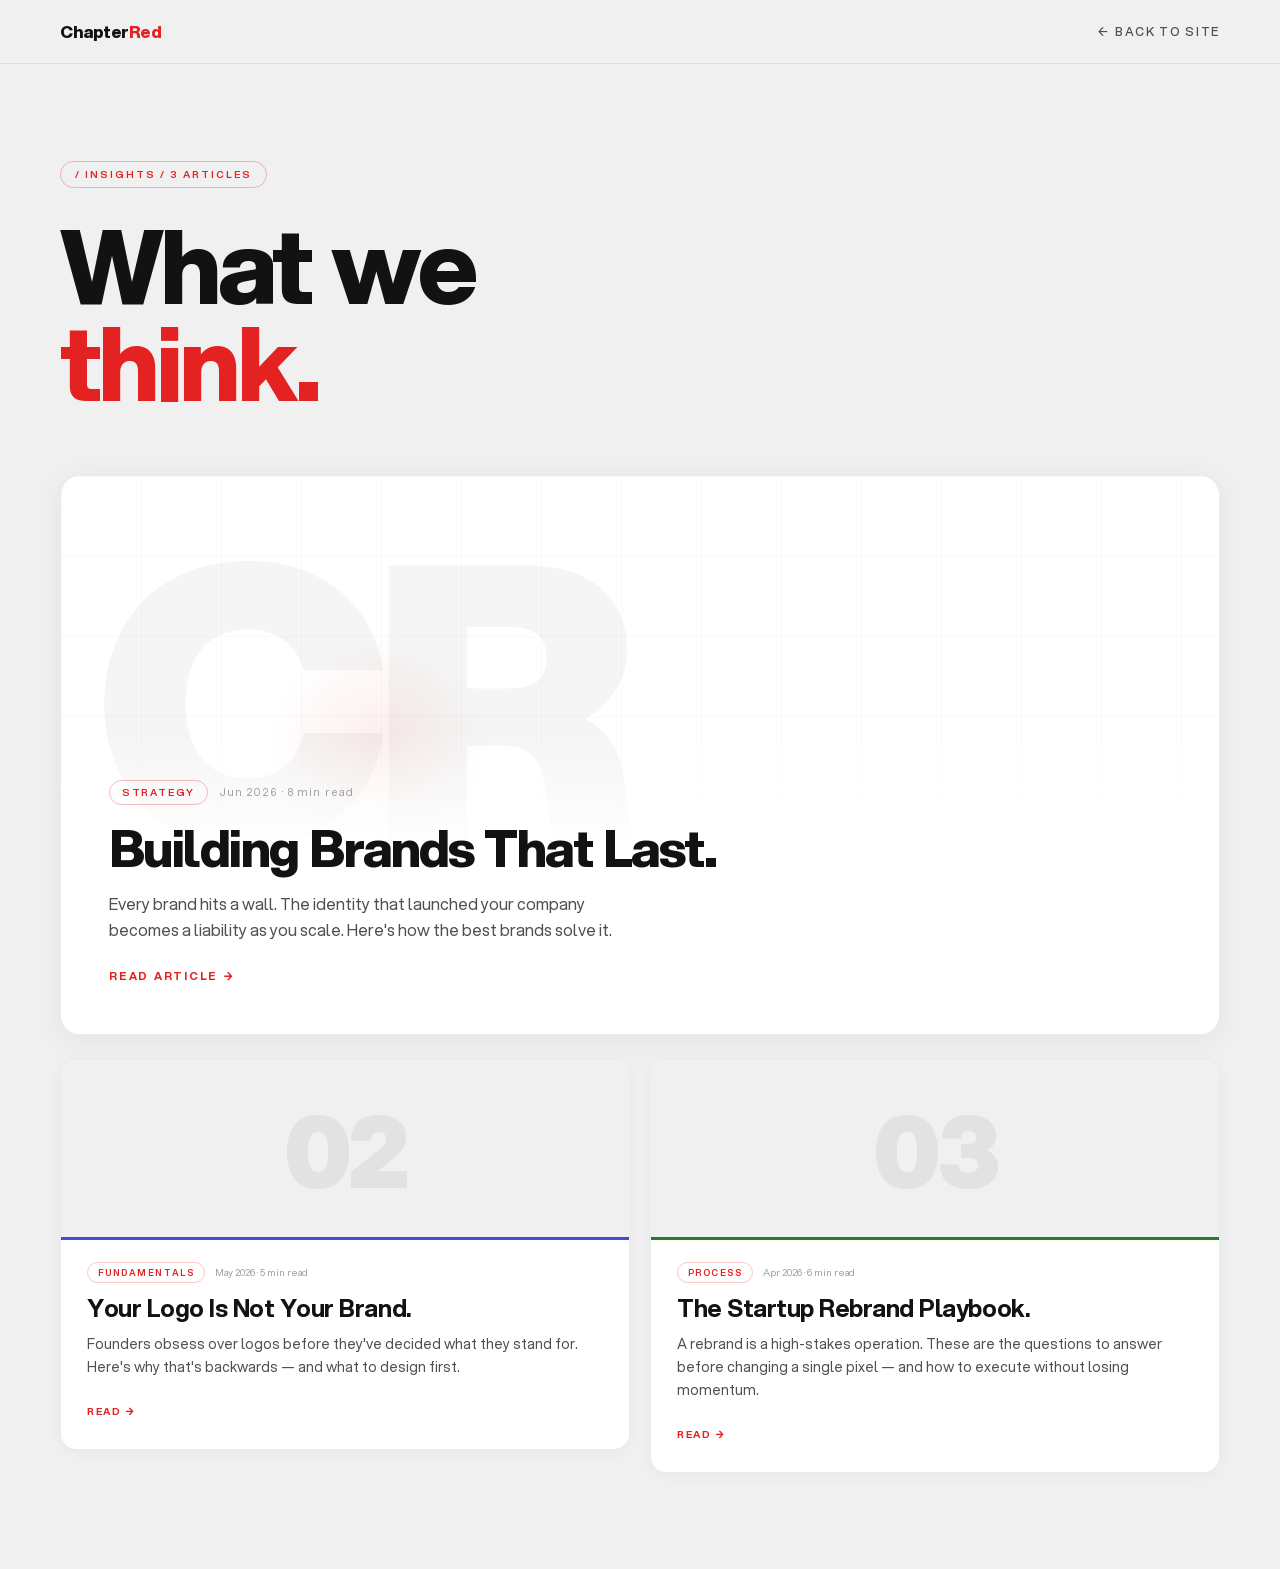
==== blog/index.html @ 62459818 "Convert site to vanilla HTML/CSS/JS Replace the Next.js + TypeScript + Tailwind + framer-motion/gsap" ====
<!DOCTYPE html>
<html lang="en" class="antialiased">
<head>
  <meta charset="UTF-8" />
  <meta name="viewport" content="width=device-width, initial-scale=1.0" />
  <title>Chapter Red — Branding Agency</title>
  <meta name="description" content="Insights from Chapter Red — branding strategy, identity and process." />
  <link rel="icon" href="../vector.png" />
  <link rel="stylesheet" href="../styles.css" />
</head>
<body style="background:#F0F0F0;min-height:100vh;color:#121212">
<nav style="position:fixed;top:0;left:0;right:0;z-index:50;display:flex;align-items:center;justify-content:space-between;padding:0 clamp(24px,5vw,60px);height:64px;border-bottom:1px solid rgba(0,0,0,0.07);background:rgba(240,240,240,0.92);backdrop-filter:blur(12px)">
    <a href="../index.html" style="text-decoration:none"><span style="font-family:'Aspekta',sans-serif;font-weight:800;font-size:17px;letter-spacing:-0.5px;color:#121212">Chapter<span style="color:#E42222">Red</span></span></a>
    <a href="../index.html" style="text-decoration:none;color:#4F4F4F;font-size:12px;font-weight:500;letter-spacing:.14em;text-transform:uppercase">← Back to site</a>
  </nav>
  <div style="padding-top:64px">
    <div style="max-width:1280px;margin:0 auto;padding:clamp(48px,8vw,96px) clamp(24px,5vw,60px) 0">
      <div class="load-up">
        <span style="display:inline-flex;align-items:center;gap:8px;border:1px solid rgba(228,34,34,0.3);border-radius:100px;padding:5px 14px;margin-bottom:28px;font-size:10px;font-weight:600;letter-spacing:.2em;text-transform:uppercase;color:#E42222">/ INSIGHTS / 3 ARTICLES</span>
      </div>
      <h1 class="load-up" style="animation-delay:0.1s;font-family:'Aspekta',sans-serif;font-size:clamp(52px,8vw,120px);font-weight:800;line-height:0.95;letter-spacing:-0.04em;color:#121212;margin:0 0 64px">What we<br /><span style="color:#E42222">think.</span></h1>
    </div>
    <div style="max-width:1280px;margin:0 auto;padding:0 clamp(24px,5vw,60px)">
    <div class="load-up" style="animation-delay:0.25s">
      <a href="building-brands-that-last/index.html" style="text-decoration:none">
        <div style="position:relative;border-radius:20px;overflow:hidden;height:clamp(360px,48vw,560px);background:white;border:1px solid rgba(0,0,0,0.08);display:flex;align-items:flex-end;cursor:pointer;box-shadow:0 4px 32px rgba(0,0,0,0.06)">
          <div style="position:absolute;inset:0;overflow:hidden">
    <div style="position:absolute;top:5%;left:3%;font-family:'Aspekta',sans-serif;font-size:clamp(200px,30vw,440px);font-weight:900;line-height:1;color:rgba(18,18,18,0.04);letter-spacing:-0.06em;user-select:none">CR</div>
    <div style="position:absolute;top:28%;left:18%;width:220px;height:220px;border-radius:50%;background:radial-gradient(circle,rgba(228,34,34,0.08) 0%,transparent 70%)"></div>
    <div style="position:absolute;inset:0;background-image:linear-gradient(rgba(0,0,0,0.025) 1px,transparent 1px),linear-gradient(90deg,rgba(0,0,0,0.025) 1px,transparent 1px);background-size:80px 80px"></div>
  </div>
          <div style="position:relative;z-index:2;padding:clamp(24px,4vw,48px);width:100%;background:linear-gradient(to top,white 60%,transparent 100%)">
            <div style="display:flex;align-items:center;gap:12px;margin-bottom:16px">
              <span style="border:1px solid rgba(228,34,34,0.3);border-radius:100px;padding:4px 12px;font-size:10px;font-weight:600;letter-spacing:.16em;text-transform:uppercase;color:#E42222">Strategy</span>
              <span style="font-size:11px;color:#A1A1A1;letter-spacing:.1em">Jun 2026 · 8 min read</span>
            </div>
            <h2 style="font-family:'Aspekta',sans-serif;font-size:clamp(28px,4vw,54px);font-weight:800;line-height:1.05;letter-spacing:-0.03em;color:#121212;margin:0 0 16px;max-width:640px">Building Brands That Last.</h2>
            <p style="font-size:16px;color:#4F4F4F;line-height:1.65;max-width:520px;margin:0">Every brand hits a wall. The identity that launched your company becomes a liability as you scale. Here's how the best brands solve it.</p>
            <div style="margin-top:24px;display:inline-flex;align-items:center;gap:8px;font-size:11px;font-weight:700;letter-spacing:.16em;text-transform:uppercase;color:#E42222">Read article →</div>
          </div>
        </div>
      </a>
    </div>
  </div>
    <div style="max-width:1280px;margin:0 auto;padding:24px clamp(24px,5vw,60px) 96px;display:grid;grid-template-columns:repeat(auto-fit,minmax(300px,1fr));gap:20px">
<div class="reveal" style="transition-delay:0s">
      <a href="visual-identity-last/index.html" style="text-decoration:none">
        <div style="background:white;border:1px solid rgba(0,0,0,0.08);border-radius:16px;overflow:hidden;cursor:pointer;box-shadow:0 2px 16px rgba(0,0,0,0.04)">
          <div style="height:180px;position:relative;overflow:hidden;background:#F0F0F0;display:flex;align-items:center;justify-content:center">
            <span style="font-family:'Aspekta',sans-serif;font-size:clamp(64px,12vw,100px);font-weight:900;letter-spacing:-0.04em;color:rgba(18,18,18,0.06)">02</span>
            <div style="position:absolute;bottom:0;left:0;right:0;height:3px;background:#3B4FD9"></div>
          </div>
          <div style="padding:22px 26px 28px">
            <div style="display:flex;align-items:center;gap:10px;margin-bottom:12px">
              <span style="border:1px solid rgba(228,34,34,0.25);border-radius:100px;padding:3px 10px;font-size:9px;font-weight:600;letter-spacing:.16em;text-transform:uppercase;color:#E42222">Fundamentals</span>
              <span style="font-size:10px;color:#A1A1A1">May 2026 · 5 min read</span>
            </div>
            <h3 style="font-family:'Aspekta',sans-serif;font-size:clamp(18px,2vw,24px);font-weight:700;line-height:1.15;letter-spacing:-0.02em;color:#121212;margin:0 0 10px">Your Logo Is Not Your Brand.</h3>
            <p style="font-size:14px;color:#4F4F4F;line-height:1.65;margin:0 0 18px">Founders obsess over logos before they've decided what they stand for. Here's why that's backwards — and what to design first.</p>
            <span style="font-size:10px;font-weight:700;letter-spacing:.16em;text-transform:uppercase;color:#E42222">Read →</span>
          </div>
        </div>
      </a>
    </div>
<div class="reveal" style="transition-delay:0.1s">
      <a href="startup-rebrand-playbook/index.html" style="text-decoration:none">
        <div style="background:white;border:1px solid rgba(0,0,0,0.08);border-radius:16px;overflow:hidden;cursor:pointer;box-shadow:0 2px 16px rgba(0,0,0,0.04)">
          <div style="height:180px;position:relative;overflow:hidden;background:#F0F0F0;display:flex;align-items:center;justify-content:center">
            <span style="font-family:'Aspekta',sans-serif;font-size:clamp(64px,12vw,100px);font-weight:900;letter-spacing:-0.04em;color:rgba(18,18,18,0.06)">03</span>
            <div style="position:absolute;bottom:0;left:0;right:0;height:3px;background:#2a7a2a"></div>
          </div>
          <div style="padding:22px 26px 28px">
            <div style="display:flex;align-items:center;gap:10px;margin-bottom:12px">
              <span style="border:1px solid rgba(228,34,34,0.25);border-radius:100px;padding:3px 10px;font-size:9px;font-weight:600;letter-spacing:.16em;text-transform:uppercase;color:#E42222">Process</span>
              <span style="font-size:10px;color:#A1A1A1">Apr 2026 · 6 min read</span>
            </div>
            <h3 style="font-family:'Aspekta',sans-serif;font-size:clamp(18px,2vw,24px);font-weight:700;line-height:1.15;letter-spacing:-0.02em;color:#121212;margin:0 0 10px">The Startup Rebrand Playbook.</h3>
            <p style="font-size:14px;color:#4F4F4F;line-height:1.65;margin:0 0 18px">A rebrand is a high-stakes operation. These are the questions to answer before changing a single pixel — and how to execute without losing momentum.</p>
            <span style="font-size:10px;font-weight:700;letter-spacing:.16em;text-transform:uppercase;color:#E42222">Read →</span>
          </div>
        </div>
      </a>
    </div>
    </div>
  </div>
  <script src="../blog.js"></script>
</body>
</html>
---- styles.css ----
/* ==========================================================================
   Chapter Red — vanilla HTML/CSS/JS build
   Translated from the original Next.js + Tailwind + framer-motion source.
   ========================================================================== */

/* ── Aspekta variable font ─────────────────────────────────────────────── */
@font-face {
  font-family: 'Aspekta';
  src: url('font/aspekta-main/fonts/variable/AspektaVF.woff2') format('woff2 supports variations'),
       url('font/aspekta-main/fonts/variable/AspektaVF.woff2') format('woff2');
  font-weight: 100 1000;
  font-style: normal;
  font-display: swap;
}

:root {
  --bg-page: #F0F0F0;
  --bg-panel-alt: #E5E5E5;
  --bg-dark: #121212;
  --text-primary: #121212;
  --text-secondary: #4F4F4F;
  --text-tertiary: #A1A1A1;
  --accent-orange: #F24202;
  --accent-green: #00BA1F;
  --white: #FFFFFF;
  --border-dashed: rgba(0, 0, 0, 0.12);
  --red: #E42222;
}

/* ── Reset / base ──────────────────────────────────────────────────────── */
*, *::before, *::after { box-sizing: border-box; }

* { margin: 0; padding: 0; }

html {
  background: var(--bg-page);
  -webkit-font-smoothing: antialiased;
  -moz-osx-font-smoothing: grayscale;
  scroll-behavior: smooth;
}

body {
  background: var(--bg-page);
  color: var(--text-primary);
  font-family: 'Aspekta', sans-serif;
  overflow-x: hidden;
  line-height: 1.5;
}

img { display: block; max-width: 100%; }
a { color: inherit; text-decoration: none; }
button { font-family: inherit; cursor: pointer; background: none; border: none; color: inherit; }
input, textarea { font-family: inherit; }
ul { list-style: none; }

/* ── Shared helpers ────────────────────────────────────────────────────── */
.container-1280 { max-width: 1280px; margin: 0 auto; }
.section-pad { padding: 96px 24px; }
.border-t-solid { border-top: 1px solid rgba(0, 0, 0, 0.1); }
.border-t-dashed { border-top: 1px dashed rgba(0, 0, 0, 0.1); }

/* Two-tone section heading */
.heading-2 {
  font-weight: 700;
  line-height: 1.1;
  letter-spacing: -3.5px;
  font-size: clamp(36px, 4.5vw, 58px);
}
.heading-2 .dark { color: #121212; }
.heading-2 .red { color: var(--red); }

/* Reveal-on-scroll (replaces framer whileInView) */
.reveal {
  opacity: 0;
  transform: translateY(30px);
  transition: opacity 0.6s cubic-bezier(0.16, 1, 0.3, 1),
              transform 0.6s cubic-bezier(0.16, 1, 0.3, 1);
}
.reveal.is-visible { opacity: 1; transform: translateY(0); }

/* On-load fade-up (replaces framer initial/animate on blog pages) */
.load-up { opacity: 0; animation: loadUp 0.7s cubic-bezier(0.16, 1, 0.3, 1) forwards; }
@keyframes loadUp { from { opacity: 0; transform: translateY(24px); } to { opacity: 1; transform: translateY(0); } }

@media (prefers-reduced-motion: reduce) {
  .reveal { opacity: 1; transform: none; transition: none; }
  .load-up { animation: none; opacity: 1; }
  html { scroll-behavior: auto; }
}

/* ── Page grid overlay (decorative dashed columns, desktop only) ────────── */
.page-grid {
  display: none;
  position: fixed;
  inset: 0;
  pointer-events: none;
  z-index: 1;
  overflow: hidden;
}
.page-grid span {
  position: absolute;
  top: 0;
  bottom: 0;
  border-left: 1px dashed rgba(0, 0, 0, 0.06);
}
@media (min-width: 768px) { .page-grid { display: block; } }

/* ── Intro video overlay ───────────────────────────────────────────────── */
.intro-overlay {
  position: fixed;
  inset: 0;
  z-index: 9999;
  background: #000;
  opacity: 1;
  transition: opacity 0.9s cubic-bezier(0.16, 1, 0.3, 1);
}
.intro-overlay video { width: 100%; height: 100%; object-fit: cover; }
.intro-overlay.hide { opacity: 0; pointer-events: none; }
.site-root {
  opacity: 0;
  transition: opacity 1s cubic-bezier(0.16, 1, 0.3, 1);
}
.site-root.reveal-now { opacity: 1; }
.site-root.instant { transition: none; opacity: 1; }

.page-bg { position: relative; min-height: 100vh; background: #F0F0F0; }
.page-z { position: relative; z-index: 10; }

/* ==========================================================================
   NAVBAR
   ========================================================================== */
.navbar {
  position: fixed;
  top: 0; left: 0; right: 0;
  z-index: 50;
  background: #F0F0F0;
  border-bottom: 1px solid rgba(0, 0, 0, 0.1);
  transition: background 0.3s, box-shadow 0.3s, backdrop-filter 0.3s;
}
.navbar.scrolled {
  background: rgba(240, 240, 240, 0.95);
  backdrop-filter: blur(4px);
  box-shadow: 0 1px 2px rgba(0, 0, 0, 0.05);
}
.navbar-inner {
  max-width: 1512px;
  margin: 0 auto;
  padding: 0 56px;
  height: 72px;
  display: flex;
  align-items: center;
  justify-content: space-between;
}
.navbar-logo img { height: 22px; width: auto; }
.navbar-nav { display: none; align-items: center; gap: 32px; }
.navbar-link {
  font-size: 13px;
  font-weight: 600;
  color: #121212;
  letter-spacing: 0.06em;
  transition: color 0.15s;
}
.navbar-link:hover { color: var(--red); }
.btn-call {
  display: none;
  align-items: center;
  gap: 8px;
  background: var(--red);
  color: #fff;
  font-size: 13px;
  font-weight: 700;
  letter-spacing: 0.06em;
  border-radius: 9999px;
  padding: 12px 24px;
  transition: background 0.2s;
}
.btn-call:hover { background: #c91c1c; }
@media (min-width: 768px) {
  .navbar-nav { display: flex; }
  .btn-call { display: inline-flex; }
}
@media (max-width: 640px) { .navbar-inner { padding: 0 24px; } }

/* ==========================================================================
   HERO
   ========================================================================== */
.hero {
  position: relative;
  overflow: hidden;
  padding-top: 72px;
  background: #F0F0F0;
  flex: 1;
  display: flex;
  flex-direction: column;
}
.hero canvas {
  position: absolute;
  inset: 0;
  z-index: 0;
  pointer-events: none;
}
.hero-inner {
  position: relative;
  z-index: 10;
  flex: 1;
  display: flex;
  flex-direction: column;
  align-items: center;
  justify-content: center;
  text-align: center;
  padding: 0 24px;
  max-width: 1200px;
  margin: 0 auto;
  width: 100%;
}
.hero-logo { margin-bottom: 24px; }
.hero-logo img { height: 26px; width: auto; margin: 0 auto; }
.hero h1 {
  font-weight: 900;
  text-transform: uppercase;
  line-height: 0.92;
  margin-bottom: 20px;
  font-size: clamp(38px, 5.6vw, 84px);
  letter-spacing: -0.01em;
}
.hero h1 .dark { color: #121212; }
.hero h1 .red { color: var(--red); }
.hero-sub {
  font-size: 18px;
  color: #4F4F4F;
  line-height: 1.625;
  margin-bottom: 28px;
  max-width: 520px;
}
.hero-cta { margin-bottom: 32px; }
.btn-call-lg {
  display: inline-flex;
  align-items: center;
  gap: 8px;
  background: var(--red);
  color: #fff;
  font-size: 13px;
  font-weight: 900;
  letter-spacing: 0.1em;
  text-transform: uppercase;
  border-radius: 9999px;
  padding: 14px 36px;
  transition: background 0.2s;
}
.btn-call-lg:hover { background: #c91c1c; }
.hero-trust { display: flex; align-items: center; gap: 12px; }
.hero-avatars { display: flex; }
.hero-avatars img {
  width: 32px; height: 32px;
  border-radius: 50%;
  border: 2px solid #F0F0F0;
  object-fit: cover;
  margin-left: -12px;
}
.hero-avatars img:first-child { margin-left: 0; }
.hero-clutch { display: flex; align-items: center; gap: 10px; }
.hero-clutch img { height: 22px; width: auto; }
.hero-clutch .stars { display: flex; gap: 1px; }
.hero-clutch .rating-text { font-size: 10px; color: #6B6B6B; line-height: 1.2; }
.hero-clutch .col { display: flex; flex-direction: column; align-items: flex-start; }
.hero-divider { position: relative; z-index: 10; border-top: 1px solid rgba(0, 0, 0, 0.1); }

/* Animated intro for hero items (replaces framer initial/animate) */
.hero-anim { opacity: 0; transform: translateY(20px); }
.hero-anim.play { animation: heroFadeUp 0.55s cubic-bezier(0.16, 1, 0.3, 1) forwards; }
@keyframes heroFadeUp { to { opacity: 1; transform: translateY(0); } }

/* ==========================================================================
   LOGO MARQUEE
   ========================================================================== */
.logo-strip {
  background: #F0F0F0;
  position: relative;
  overflow: hidden;
  height: 100px;
}
.logo-set {
  position: absolute;
  inset: 0;
  display: grid;
  animation: logoFade 0.4s ease-in-out;
}
@keyframes logoFade { from { opacity: 0; transform: translateY(10px); } to { opacity: 1; transform: translateY(0); } }
.logo-cell {
  display: flex;
  align-items: center;
  justify-content: center;
  padding: 0 24px;
}
.logo-cell:not(:last-child) { border-right: 1px solid rgba(0, 0, 0, 0.1); }
.logo-cell img {
  max-height: 44px;
  max-width: 130px;
  width: auto;
  object-fit: contain;
  filter: grayscale(100%) contrast(1.15) opacity(0.9);
}
.logo-strip .edge-top { position: absolute; left: 0; right: 0; top: 0; border-top: 1px solid rgba(0,0,0,0.1); pointer-events: none; }
.logo-strip .edge-bottom { position: absolute; left: 0; right: 0; bottom: 0; border-bottom: 1px solid rgba(0,0,0,0.1); pointer-events: none; }

/* ==========================================================================
   SHOWREEL
   ========================================================================== */
.showreel { position: relative; width: 100%; background: #F0F0F0; padding: 96px 0; }
.showreel-frame {
  position: relative;
  width: 100%;
  overflow: hidden;
  box-shadow: 0 25px 50px -12px rgba(0, 0, 0, 0.25);
  transform: scale(0.35);
  border-radius: 20px;
  will-change: transform, border-radius;
}
.showreel-frame video { width: 100%; height: auto; display: block; }

/* ==========================================================================
   WHY / SCROLL-HIGHLIGHT TEXT
   ========================================================================== */
.why {
  padding: 96px 24px;
  max-width: 1280px;
  margin: 0 auto;
  border-top: 1px solid rgba(0, 0, 0, 0.1);
}
.why p {
  font-weight: 700;
  line-height: 1.25;
  font-size: clamp(20px, 2.2vw, 34px);
  letter-spacing: -0.3px;
}
.why .word { color: #A1A1A1; opacity: 0.15; transition: color 0.15s linear, opacity 0.15s linear; }
.why .word.lit { color: #121212; opacity: 1; }

/* ==========================================================================
   PROCESS
   ========================================================================== */
.process {
  padding: 96px 24px;
  max-width: 1280px;
  margin: 0 auto;
  border-top: 1px dashed rgba(0, 0, 0, 0.1);
}
.process-grid {
  display: flex;
  flex-direction: column;
  gap: 64px;
}
.process-left h2 { margin: 16px 0 24px; }
.process-left p { font-size: 17px; color: #4F4F4F; line-height: 1.625; margin-bottom: 24px; max-width: 440px; }
.process-steps { display: flex; flex-direction: column; gap: 12px; }
.process-card {
  position: relative;
  border-radius: 16px;
  padding: 20px 24px;
  border: 1px solid rgba(0, 0, 0, 0.1);
  cursor: pointer;
  overflow: hidden;
  background: #fff;
  transition: background 0.3s, transform 0.25s cubic-bezier(0.16,1,0.3,1), box-shadow 0.25s;
}
.process-card:hover {
  background: #121212;
  transform: translateY(-3px);
  box-shadow: 0 12px 28px rgba(0, 0, 0, 0.08);
}
.process-tick {
  position: absolute;
  left: 0; top: 50%;
  transform: translateY(-50%);
  width: 2px; height: 32px;
  background: var(--accent-orange);
  border-radius: 9999px;
}
.process-row { display: flex; align-items: flex-start; gap: 16px; }
.process-numicon { flex-shrink: 0; display: flex; flex-direction: column; align-items: center; gap: 4px; }
.process-num { font-size: 11px; font-weight: 500; letter-spacing: 0.1em; color: #A1A1A1; transition: color 0.3s; }
.process-card:hover .process-num { color: rgba(255,255,255,0.5); }
.process-icon {
  width: 36px; height: 36px;
  border-radius: 12px;
  display: flex; align-items: center; justify-content: center;
  background: #F0F0F0;
  color: #4F4F4F;
  transition: background 0.3s, color 0.3s;
}
.process-card:hover .process-icon { background: rgba(255,255,255,0.1); color: #fff; }
.process-card h4 { font-weight: 700; font-size: 17px; margin-bottom: 4px; letter-spacing: -0.01em; color: #121212; transition: color 0.3s; }
.process-card:hover h4 { color: #fff; }
.process-card p { font-size: 14px; line-height: 1.625; color: #4F4F4F; transition: color 0.3s; }
.process-card:hover p { color: rgba(255,255,255,0.6); }
@media (min-width: 1024px) {
  .process-grid { flex-direction: row; align-items: flex-start; gap: 96px; }
  .process-left { width: 50%; position: sticky; top: 112px; }
  .process-steps { width: 50%; }
}

/* ==========================================================================
   REVIEWS
   ========================================================================== */
.reviews {
  padding: 96px 24px;
  max-width: 1280px;
  margin: 0 auto;
  border-top: 1px dashed rgba(0, 0, 0, 0.1);
}
.section-head {
  display: flex;
  flex-direction: column;
  gap: 24px;
  margin-bottom: 64px;
}
.section-head h2 { margin-top: 16px; }
.section-head p { font-size: 17px; color: #4F4F4F; line-height: 1.625; max-width: 360px; }
@media (min-width: 768px) {
  .section-head { flex-direction: row; align-items: flex-start; justify-content: space-between; }
  .section-head p { text-align: right; margin-top: 32px; }
}
.reviews-grid {
  display: grid;
  grid-template-columns: 1fr;
  gap: 20px;
}
@media (min-width: 640px) { .reviews-grid { grid-template-columns: repeat(2, 1fr); } }
@media (min-width: 1024px) { .reviews-grid { grid-template-columns: repeat(3, 1fr); } }
.review-card {
  position: relative;
  background: #fff;
  border-radius: 24px;
  padding: 28px;
  overflow: hidden;
  border: 1px solid rgba(0, 0, 0, 0.08);
  box-shadow: 0 0 0 rgba(0, 0, 0, 0);
  transition: transform 0.3s cubic-bezier(0.16,1,0.3,1), border-color 0.3s, box-shadow 0.3s;
}
.review-card:hover {
  transform: translateY(-8px);
  border-color: rgba(228, 34, 34, 0.35);
  box-shadow: 0 24px 48px rgba(0, 0, 0, 0.10), 0 8px 20px rgba(0, 0, 0, 0.05);
}
.review-chip {
  display: inline-flex;
  align-items: center;
  gap: 4px;
  background: #F0F0F0;
  border-radius: 9999px;
  padding: 4px 10px;
  margin-bottom: 20px;
}
.review-chip span { font-size: 12px; font-weight: 600; color: #121212; }
.review-quote-mark {
  position: absolute;
  top: 20px; right: 24px;
  font-size: 80px;
  color: rgba(0, 0, 0, 0.05);
  line-height: 1;
  user-select: none;
  transition: color 0.3s;
}
.review-card:hover .review-quote-mark { color: rgba(228, 34, 34, 0.1); }
.review-text { font-size: 16px; color: #121212; line-height: 1.625; margin-bottom: 24px; font-weight: 500; }
.review-foot {
  display: flex;
  align-items: center;
  gap: 12px;
  padding-top: 16px;
  border-top: 1px dashed rgba(0, 0, 0, 0.1);
}
.review-foot img { width: 36px; height: 36px; border-radius: 50%; object-fit: cover; flex-shrink: 0; }
.review-foot .info { flex: 1; min-width: 0; }
.review-foot .name { font-weight: 700; font-size: 14px; color: #121212; }
.review-foot .role { font-size: 11px; text-transform: uppercase; letter-spacing: 0.1em; color: #A1A1A1; }
.review-x {
  width: 28px; height: 28px;
  border-radius: 50%;
  border: 1px solid rgba(0, 0, 0, 0.1);
  display: flex; align-items: center; justify-content: center;
  color: #4F4F4F;
  transition: all 0.3s;
  flex-shrink: 0;
}
.review-card:hover .review-x { background: var(--red); border-color: var(--red); color: #fff; }

/* ==========================================================================
   TEAM
   ========================================================================== */
.team {
  padding: 96px 24px;
  max-width: 1280px;
  margin: 0 auto;
  border-top: 1px dashed rgba(0, 0, 0, 0.1);
}
.team-grid {
  display: grid;
  grid-template-columns: repeat(2, 1fr);
  gap: 20px;
  margin-bottom: 32px;
}
@media (min-width: 1024px) { .team-grid { grid-template-columns: repeat(4, 1fr); } }
.team-card {
  position: relative;
  border-radius: 24px;
  overflow: hidden;
  aspect-ratio: 3 / 4;
}
.team-card img { position: absolute; inset: 0; width: 100%; height: 100%; object-fit: cover; }
.team-card .scrim { position: absolute; inset: 0; background: linear-gradient(to top, rgba(0,0,0,0.7), transparent 60%); }
.team-card .meta { position: absolute; bottom: 16px; left: 16px; }
.team-card .meta .name { font-weight: 700; color: #fff; font-size: 15px; line-height: 1.1; }
.team-card .meta .role { font-size: 12px; text-transform: uppercase; letter-spacing: 0.1em; color: rgba(255,255,255,0.6); margin-top: 2px; }

/* ==========================================================================
   FAQ
   ========================================================================== */
.faq {
  padding: 96px 24px;
  max-width: 1280px;
  margin: 0 auto;
  border-top: 1px dashed rgba(0, 0, 0, 0.1);
}
.faq-grid { display: flex; flex-direction: column; gap: 64px; }
.faq-left h2 { }
.faq-left p { font-size: 15px; color: #4F4F4F; line-height: 1.625; margin: 24px 0 16px; max-width: 380px; }
.faq-left .btn-call-sm {
  display: inline-flex; align-items: center; gap: 8px;
  background: var(--red); color: #fff;
  font-size: 13px; font-weight: 700; letter-spacing: 0.06em; text-transform: uppercase;
  border-radius: 9999px; padding: 12px 24px;
  transition: background 0.2s;
}
.faq-left .btn-call-sm:hover { background: #c91c1c; }
.faq-list { display: flex; flex-direction: column; gap: 12px; }
.faq-item { border-radius: 16px; border: 1px solid rgba(0, 0, 0, 0.1); overflow: hidden; background: #fff; }
.faq-q {
  width: 100%;
  display: flex; align-items: center; justify-content: space-between; gap: 16px;
  padding: 20px 24px;
  text-align: left;
}
.faq-q span.text { font-weight: 600; font-size: 15px; line-height: 1.375; color: #4F4F4F; transition: color 0.2s; }
.faq-item.open .faq-q span.text { color: #121212; }
.faq-toggle {
  width: 32px; height: 32px;
  border-radius: 8px;
  flex-shrink: 0;
  display: flex; align-items: center; justify-content: center;
  border: 1px dashed rgba(0, 0, 0, 0.15);
  transition: background 0.2s;
}
.faq-item.open .faq-toggle { background: #121212; }
.faq-toggle .bar-h { fill: #4F4F4F; transition: fill 0.2s; }
.faq-item.open .faq-toggle .bar-h { fill: var(--accent-orange); }
.faq-toggle .bar-v { fill: #4F4F4F; transform-origin: 50% 50%; transition: transform 0.2s, opacity 0.2s; }
.faq-item.open .faq-toggle .bar-v { transform: scaleY(0); opacity: 0; }
.faq-a { display: grid; grid-template-rows: 0fr; transition: grid-template-rows 0.3s ease-in-out; }
.faq-item.open .faq-a { grid-template-rows: 1fr; }
.faq-a-inner { overflow: hidden; }
.faq-a-inner > div { padding: 0 24px 20px; border-top: 1px dashed rgba(0, 0, 0, 0.1); }
.faq-a-inner p { font-size: 15px; color: #4F4F4F; line-height: 1.625; padding-top: 16px; }
@media (min-width: 1024px) {
  .faq-grid { flex-direction: row; }
  .faq-left { width: 40%; }
  .faq-right { width: 60%; }
}

/* ==========================================================================
   CONTACT FORM
   ========================================================================== */
.contact { background: #F0F0F0; border-top: 1px solid rgba(0, 0, 0, 0.1); }
.contact-inner { max-width: 1280px; margin: 0 auto; padding: 96px 24px; }
.contact-cols { display: flex; flex-direction: column; gap: 56px; }
.contact-left h2 {
  color: #121212;
  font-weight: 700;
  line-height: 1.1;
  margin-bottom: 20px;
  font-size: clamp(28px, 3.2vw, 42px);
  letter-spacing: -0.02em;
}
.contact-left p { font-size: 15px; color: #4F4F4F; line-height: 1.625; margin-bottom: 32px; max-width: 360px; }
.contact-info { display: flex; flex-direction: column; gap: 8px; font-size: 14px; }
.contact-info a { width: fit-content; transition: color 0.2s; }
.contact-info .primary { font-weight: 500; color: #121212; }
.contact-info .secondary { font-weight: 500; color: #4F4F4F; }
.contact-info a:hover { color: var(--red); }
.contact-card { background: #fff; border-radius: 16px; border: 1px solid rgba(0, 0, 0, 0.08); padding: 24px; }
.contact-form { display: flex; flex-direction: column; gap: 20px; }
.contact-row { display: grid; grid-template-columns: 1fr; gap: 16px; }
.field {
  width: 100%;
  background: #F0F0F0;
  border: 1px solid rgba(0, 0, 0, 0.08);
  border-radius: 12px;
  padding: 12px 16px;
  font-size: 14px;
  color: #121212;
  outline: none;
  transition: border-color 0.2s;
}
.field::placeholder { color: rgba(0, 0, 0, 0.35); }
.field:focus { border-color: var(--red); }
textarea.field { resize: none; line-height: 1.625; }
.field-label { font-size: 11px; text-transform: uppercase; letter-spacing: 0.1em; color: #A1A1A1; font-weight: 500; margin-bottom: 10px; }
.service-tags { display: flex; flex-wrap: wrap; gap: 8px; }
.service-tag {
  border-radius: 9999px;
  border: 1px solid rgba(0, 0, 0, 0.12);
  padding: 6px 14px;
  font-size: 13px;
  font-weight: 500;
  color: #4F4F4F;
  transition: all 0.2s;
}
.service-tag:hover { border-color: rgba(0, 0, 0, 0.3); }
.service-tag.selected { background: var(--red); border-color: var(--red); color: #fff; }
.submit-btn {
  position: relative;
  align-self: flex-start;
  border: 1px solid rgba(0, 0, 0, 0.2);
  color: #121212;
  font-weight: 700;
  font-size: 12px;
  letter-spacing: 0.06em;
  text-transform: uppercase;
  border-radius: 9999px;
  padding: 12px 32px;
  overflow: hidden;
  transition: border-color 0.3s;
}
.submit-btn:hover { border-color: var(--red); }
.submit-btn .fill {
  position: absolute; inset: 0;
  background: var(--red);
  transform: translateY(100%);
  transition: transform 0.3s ease-out;
}
.submit-btn:hover .fill { transform: translateY(0); }
.submit-btn .label { position: relative; transition: color 0.3s; }
.submit-btn:hover .label { color: #fff; }
@media (min-width: 640px) { .contact-row { grid-template-columns: 1fr 1fr; } }
@media (min-width: 1024px) {
  .contact-cols { flex-direction: row; gap: 64px; }
  .contact-left { width: 40%; }
  .contact-card { width: 60%; padding: 32px; }
}

/* ==========================================================================
   FOOTER
   ========================================================================== */
.footer { border-top: 1px dashed rgba(0, 0, 0, 0.1); padding-top: 80px; overflow: hidden; background: #F0F0F0; }
.footer-top {
  display: grid;
  grid-template-columns: 1fr;
  gap: 48px;
  padding-bottom: 64px;
  border-bottom: 1px dashed rgba(0, 0, 0, 0.1);
}
.footer h4 { font-weight: 700; font-size: 20px; color: #121212; margin-bottom: 8px; }
.footer-news p { font-size: 14px; color: #4F4F4F; margin-bottom: 20px; line-height: 1.625; }
.news-form {
  display: flex; align-items: center;
  border: 1px dashed rgba(0, 0, 0, 0.2);
  border-radius: 9999px;
  overflow: hidden;
  padding: 4px 4px 4px 16px;
  background: #fff;
}
.news-form input { flex: 1; background: transparent; font-size: 13px; outline: none; border: none; color: #121212; min-width: 0; }
.news-form input::placeholder { color: #A1A1A1; }
.news-form button {
  background: #121212; color: #fff;
  border-radius: 9999px;
  padding: 8px 16px;
  font-size: 13px; font-weight: 500;
  display: flex; align-items: center; gap: 6px;
  transition: background 0.2s;
}
.news-form button:hover { background: #1e1e1e; }
.footer-follow-label { font-size: 11px; text-transform: uppercase; letter-spacing: 0.1em; color: #A1A1A1; margin: 32px 0 12px; }
.footer-socials { display: flex; align-items: center; gap: 8px; }
.footer-socials a {
  width: 36px; height: 36px;
  border-radius: 50%;
  border: 1px solid rgba(0, 0, 0, 0.15);
  display: flex; align-items: center; justify-content: center;
  color: #4F4F4F;
  transition: border-color 0.2s, color 0.2s;
}
.footer-socials a:hover { border-color: rgba(0, 0, 0, 0.3); color: #121212; }
.footer-col-label { font-size: 11px; text-transform: uppercase; letter-spacing: 0.1em; color: #A1A1A1; margin-bottom: 16px; }
.footer-links { display: flex; flex-direction: column; gap: 12px; }
.footer-links a { font-size: 15px; font-weight: 500; color: #4F4F4F; transition: color 0.2s; }
.footer-links a:hover { color: #121212; }
.footer-logo { display: flex; align-items: center; justify-content: center; padding: 64px 24px; }
.footer-logo img { width: auto; height: clamp(48px, 8vw, 110px); user-select: none; }
.footer-bottom { border-top: 1px dashed rgba(0, 0, 0, 0.1); }
.footer-bottom .inner { max-width: 1280px; margin: 0 auto; padding: 16px 24px; }
.footer-bottom p { font-size: 11px; text-transform: uppercase; letter-spacing: 0.1em; color: #A1A1A1; }
.footer-wrap { max-width: 1280px; margin: 0 auto; padding: 0 24px; }
@media (min-width: 1024px) { .footer-top { grid-template-columns: repeat(4, 1fr); } }

/* ==========================================================================
   SELECTED WORK (desktop scroll animation + mobile stack)
   ========================================================================== */
.work-desktop {
  height: 440vh;
  position: relative;
  border-bottom: 1px solid rgba(0, 0, 0, 0.08);
}
.work-sticky {
  position: sticky; top: 0;
  height: 100vh; width: 100%;
  display: flex; flex-direction: column; align-items: center; justify-content: center;
  overflow: hidden;
  background: #F0F0F0;
}
.work-heading {
  position: absolute; top: 130px; left: 0; right: 0;
  max-width: 1280px; margin: 0 auto; padding: 0 24px;
  z-index: 5; pointer-events: none;
}
.work-heading h2 { line-height: 1.1; }
.work-stage {
  position: relative; width: 100%; height: 100%;
  display: flex; align-items: center; justify-content: center;
}
.work-card {
  position: absolute; top: 50%; left: 50%;
  width: clamp(200px, 19vw, 260px);
  height: clamp(200px, 19vw, 260px);
  border-radius: 14px; overflow: hidden;
  border: 1px solid rgba(17, 17, 16, 0.12);
  box-shadow: 0 28px 64px rgba(17,17,16,.18), 0 12px 24px rgba(17,17,16,.10), 0 2px 4px rgba(17,17,16,.06);
  display: flex; flex-direction: column; align-items: flex-start;
  padding: 18px;
  transform: translate(-50%, -50%);
  color: inherit;
  pointer-events: none;
  transition: width 0.65s cubic-bezier(0.16,1,0.3,1), height 0.65s cubic-bezier(0.16,1,0.3,1), box-shadow 0.4s cubic-bezier(0.16,1,0.3,1);
}
.work-card .label { display: flex; flex-direction: column; gap: 4px; z-index: 2; }
.work-card .label small { font-size: 8px; font-weight: 500; letter-spacing: 0.26em; opacity: 0.7; text-transform: uppercase; }
.work-card .label strong { font-size: 13px; font-weight: 700; letter-spacing: -0.005em; }
.work-card .frame {
  flex: 1; width: 100%; margin-top: 14px;
  border-radius: 8px;
  border: 1px dashed rgba(255, 255, 255, 0.20);
  position: relative; overflow: hidden;
  background-image: linear-gradient(-45deg, rgba(255,255,255,.05) 25%, transparent 25%, transparent 50%, rgba(255,255,255,.05) 50%, rgba(255,255,255,.05) 75%, transparent 75%);
  background-size: 14px 14px;
}
.work-card .overlay {
  position: absolute; bottom: 0; left: 0; right: 0;
  padding: 14px 18px 16px;
  background: linear-gradient(transparent, rgba(0, 0, 0, 0.7));
  z-index: 3;
}
.work-card .overlay span { color: #fff; font-size: 10px; font-weight: 600; letter-spacing: 0.18em; text-transform: uppercase; }

.work-mobile { background: #F0F0F0; border-bottom: 1px solid rgba(0,0,0,0.08); padding: 56px 24px 72px; display: none; }
.work-mobile h2 {
  font-size: clamp(36px, 4.5vw, 58px); font-weight: 700; line-height: 1.08;
  letter-spacing: -3.5px; margin: 0 0 36px;
}
.work-mobile-list { display: flex; flex-direction: column; gap: 12px; }
.work-mcard {
  display: flex; flex-direction: column;
  border-radius: 14px; overflow: hidden;
  height: 168px;
  border: 1px solid rgba(17, 17, 16, 0.10);
  box-shadow: 0 8px 28px rgba(17,17,16,.10), 0 2px 6px rgba(17,17,16,.06);
  color: inherit; position: relative; padding: 18px;
}
.work-mcard .label { display: flex; flex-direction: column; gap: 3px; }
.work-mcard .label small { font-size: 8px; font-weight: 500; letter-spacing: 0.24em; text-transform: uppercase; opacity: 0.7; }
.work-mcard .label strong { font-size: 15px; font-weight: 700; letter-spacing: -0.02em; }
.work-mcard .frame {
  flex: 1; margin-top: 12px; border-radius: 7px;
  border: 1px dashed rgba(255, 255, 255, 0.18);
  background-image: linear-gradient(-45deg, rgba(255,255,255,.05) 25%, transparent 25%, transparent 50%, rgba(255,255,255,.05) 50%, rgba(255,255,255,.05) 75%, transparent 75%);
  background-size: 12px 12px;
}
.work-mcard .overlay {
  position: absolute; bottom: 0; left: 0; right: 0;
  padding: 12px 18px 14px;
  background: linear-gradient(transparent, rgba(0, 0, 0, 0.65));
}
.work-mcard .overlay span { color: #fff; font-size: 9px; font-weight: 600; letter-spacing: 0.18em; text-transform: uppercase; }

@media (max-width: 767px) {
  .work-desktop { display: none; }
  .work-mobile { display: block; }
}

/* ==========================================================================
   SERVICES (sticky stacking cards)
   ========================================================================== */
.services { border-top: 1px dashed rgba(0, 0, 0, 0.1); padding-top: 96px; }
.services-container {
  position: relative;
  max-width: 1280px;
  margin: 0 auto;
  padding: 0 24px;
}
.services-header {
  position: sticky; top: 0; z-index: 10;
  background: #F0F0F0;
  margin-left: calc(50% - 50vw);
  margin-right: calc(50% - 50vw);
  width: 100vw;
  margin-bottom: 32px;
}
.services-header-inner {
  max-width: 1280px; margin: 0 auto; padding: 104px 24px 32px;
  display: flex; align-items: flex-start; justify-content: space-between; flex-wrap: wrap; gap: 24px;
}
.services-header h2 { line-height: 1.08; margin: 0; }
.services-header p { font-size: 17px; color: #4F4F4F; line-height: 1.65; max-width: 360px; text-align: right; margin-top: 32px; }
.service-card {
  position: sticky; top: 222px;
  z-index: 1;
  border-radius: 20px; overflow: hidden;
  border: 1px solid rgba(0, 0, 0, 0.08);
  display: flex;
  box-shadow: 0 4px 24px rgba(0, 0, 0, 0.06);
}
.service-text {
  flex: 1;
  display: flex; flex-direction: column; justify-content: center;
  padding: clamp(28px, 4vw, 48px);
}
.service-text.light { background: #fff; }
.service-text.dark { background: #121212; }
.service-tag-pill {
  display: inline-flex;
  border-radius: 100px; padding: 5px 14px; margin-bottom: 24px;
  font-size: 10px; font-weight: 500; letter-spacing: 0.16em; text-transform: uppercase;
  width: fit-content;
}
.service-text.light .service-tag-pill { border: 1px dashed rgba(0,0,0,0.2); color: #4F4F4F; }
.service-text.dark .service-tag-pill { border: 1px dashed rgba(255,255,255,0.2); color: rgba(255,255,255,0.5); }
.service-text h3 {
  font-size: clamp(22px, 2.4vw, 32px);
  font-weight: 700; line-height: 1.25; letter-spacing: -0.02em;
  margin-bottom: 14px;
}
.service-text.light h3 { color: #121212; }
.service-text.dark h3 { color: #fff; }
.service-text p { font-size: 15px; line-height: 1.68; }
.service-text.light p { color: #4F4F4F; }
.service-text.dark p { color: rgba(255,255,255,0.45); }
.service-image { flex: 1; overflow: hidden; }
.placeholder-visual {
  width: 100%; height: 100%;
  background: #F0F0F0;
  display: flex; align-items: center; justify-content: center;
  border: 1px dashed rgba(0, 0, 0, 0.15);
}
.placeholder-visual span {
  font-size: 11px; font-weight: 600; letter-spacing: 0.18em; text-transform: uppercase; color: #A1A1A1;
}
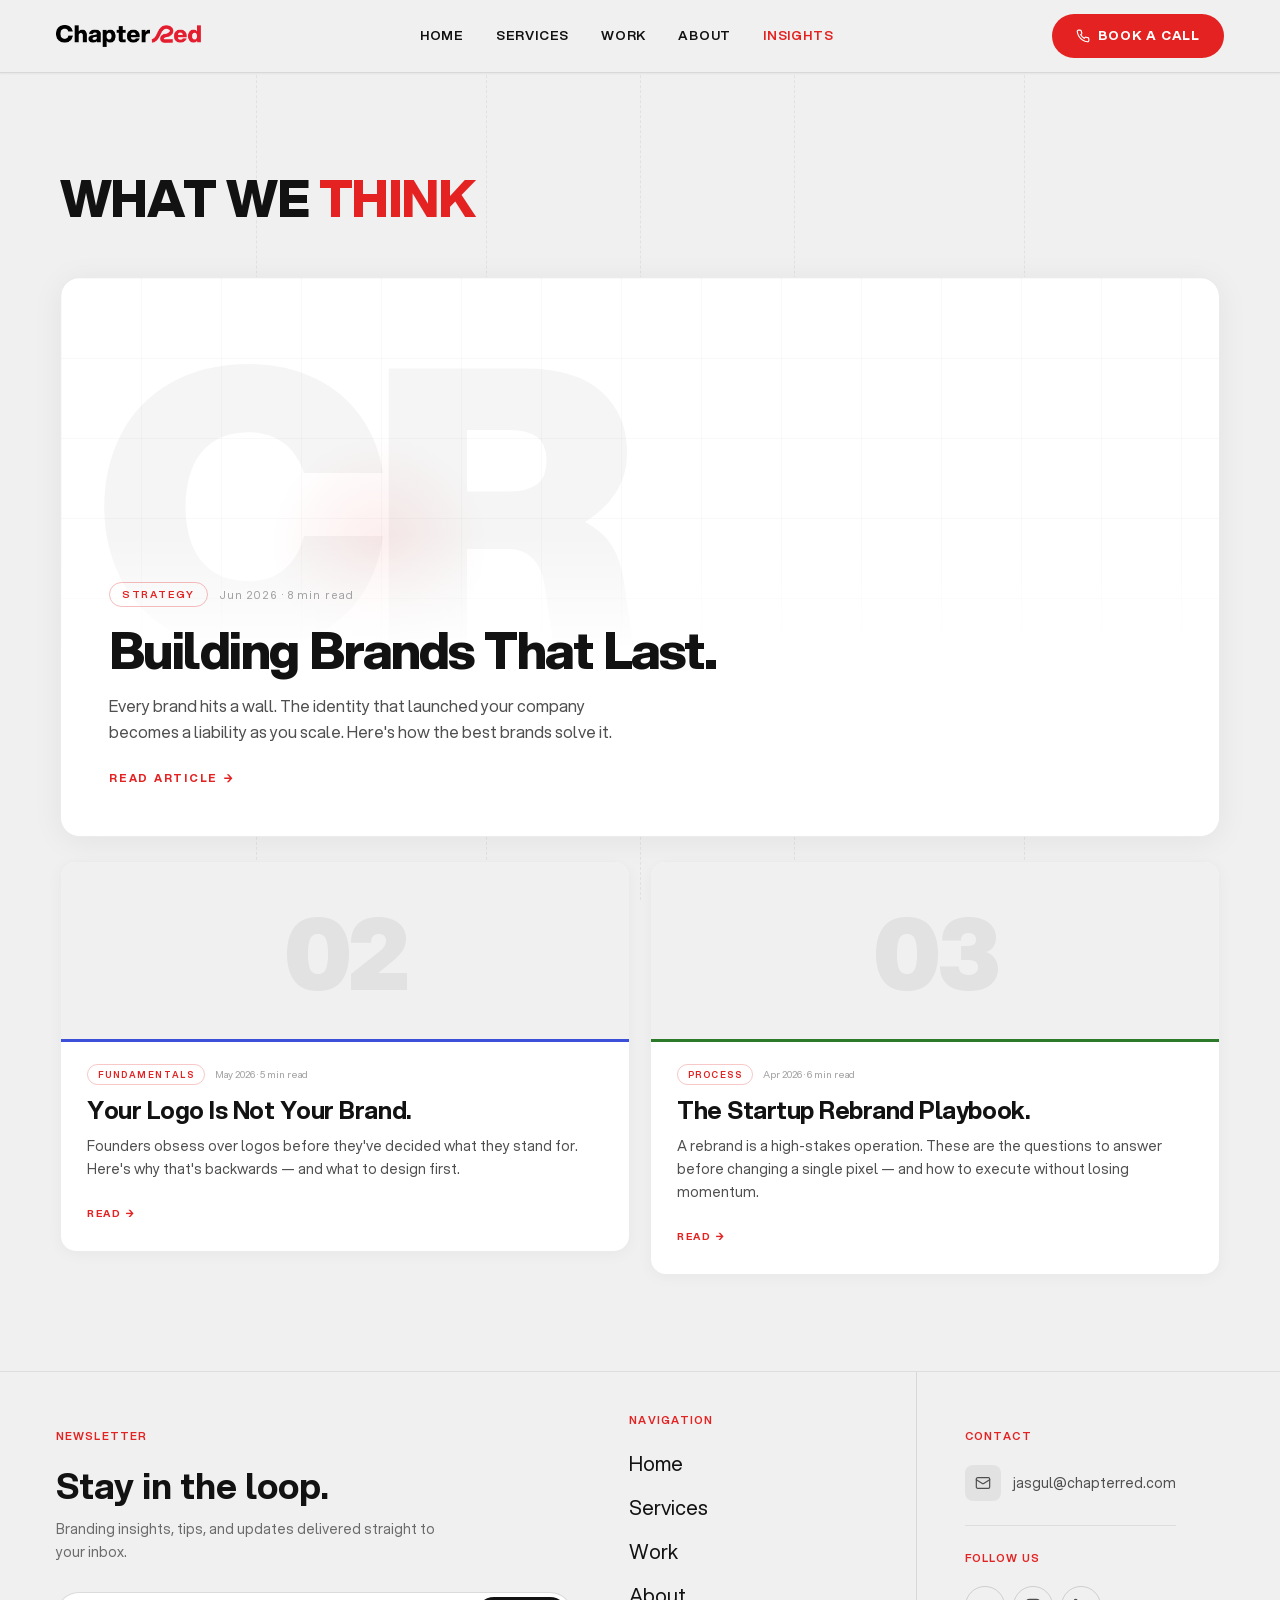
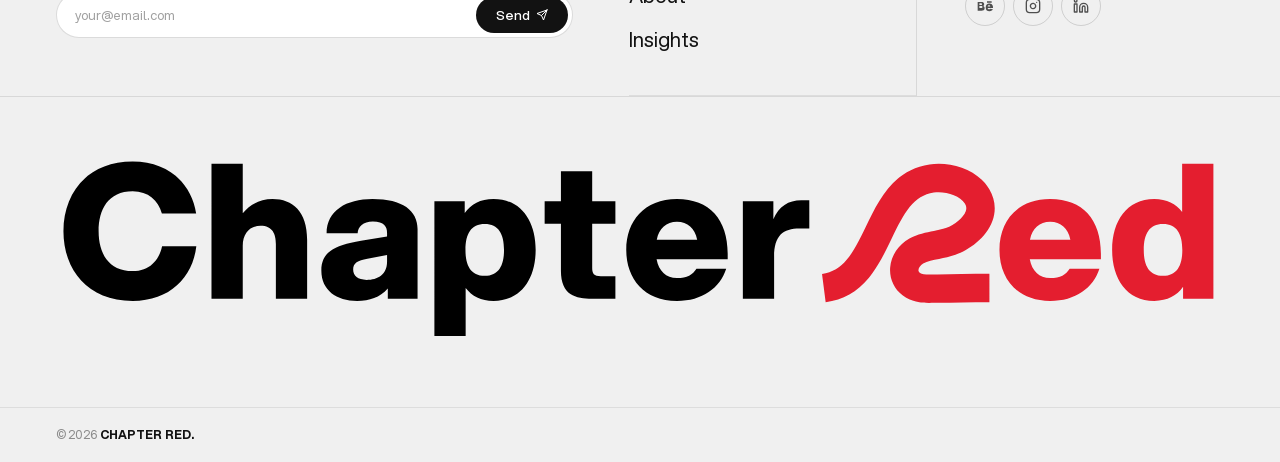
==== commit 3f822418: "homepage fixed" ====
--- a/blog/index.html
+++ b/blog/index.html
@@ -3,86 +3,176 @@
 <head>
   <meta charset="UTF-8" />
   <meta name="viewport" content="width=device-width, initial-scale=1.0" />
-  <title>Chapter Red — Branding Agency</title>
+  <title>Insights — Chapter Red</title>
   <meta name="description" content="Insights from Chapter Red — branding strategy, identity and process." />
   <link rel="icon" href="../vector.png" />
   <link rel="stylesheet" href="../styles.css" />
 </head>
-<body style="background:#F0F0F0;min-height:100vh;color:#121212">
-<nav style="position:fixed;top:0;left:0;right:0;z-index:50;display:flex;align-items:center;justify-content:space-between;padding:0 clamp(24px,5vw,60px);height:64px;border-bottom:1px solid rgba(0,0,0,0.07);background:rgba(240,240,240,0.92);backdrop-filter:blur(12px)">
-    <a href="../index.html" style="text-decoration:none"><span style="font-family:'Aspekta',sans-serif;font-weight:800;font-size:17px;letter-spacing:-0.5px;color:#121212">Chapter<span style="color:#E42222">Red</span></span></a>
-    <a href="../index.html" style="text-decoration:none;color:#4F4F4F;font-size:12px;font-weight:500;letter-spacing:.14em;text-transform:uppercase">← Back to site</a>
-  </nav>
-  <div style="padding-top:64px">
-    <div style="max-width:1280px;margin:0 auto;padding:clamp(48px,8vw,96px) clamp(24px,5vw,60px) 0">
-      <div class="load-up">
-        <span style="display:inline-flex;align-items:center;gap:8px;border:1px solid rgba(228,34,34,0.3);border-radius:100px;padding:5px 14px;margin-bottom:28px;font-size:10px;font-weight:600;letter-spacing:.2em;text-transform:uppercase;color:#E42222">/ INSIGHTS / 3 ARTICLES</span>
+<body>
+  <div class="site-root instant" id="site-root">
+    <div class="page-bg">
+      <div class="page-grid">
+        <span style="left:20%"></span>
+        <span style="left:38%"></span>
+        <span style="left:50%"></span>
+        <span style="left:62%"></span>
+        <span style="left:80%"></span>
       </div>
-      <h1 class="load-up" style="animation-delay:0.1s;font-family:'Aspekta',sans-serif;font-size:clamp(52px,8vw,120px);font-weight:800;line-height:0.95;letter-spacing:-0.04em;color:#121212;margin:0 0 64px">What we<br /><span style="color:#E42222">think.</span></h1>
-    </div>
-    <div style="max-width:1280px;margin:0 auto;padding:0 clamp(24px,5vw,60px)">
-    <div class="load-up" style="animation-delay:0.25s">
-      <a href="building-brands-that-last/index.html" style="text-decoration:none">
-        <div style="position:relative;border-radius:20px;overflow:hidden;height:clamp(360px,48vw,560px);background:white;border:1px solid rgba(0,0,0,0.08);display:flex;align-items:flex-end;cursor:pointer;box-shadow:0 4px 32px rgba(0,0,0,0.06)">
-          <div style="position:absolute;inset:0;overflow:hidden">
-    <div style="position:absolute;top:5%;left:3%;font-family:'Aspekta',sans-serif;font-size:clamp(200px,30vw,440px);font-weight:900;line-height:1;color:rgba(18,18,18,0.04);letter-spacing:-0.06em;user-select:none">CR</div>
-    <div style="position:absolute;top:28%;left:18%;width:220px;height:220px;border-radius:50%;background:radial-gradient(circle,rgba(228,34,34,0.08) 0%,transparent 70%)"></div>
-    <div style="position:absolute;inset:0;background-image:linear-gradient(rgba(0,0,0,0.025) 1px,transparent 1px),linear-gradient(90deg,rgba(0,0,0,0.025) 1px,transparent 1px);background-size:80px 80px"></div>
-  </div>
-          <div style="position:relative;z-index:2;padding:clamp(24px,4vw,48px);width:100%;background:linear-gradient(to top,white 60%,transparent 100%)">
-            <div style="display:flex;align-items:center;gap:12px;margin-bottom:16px">
-              <span style="border:1px solid rgba(228,34,34,0.3);border-radius:100px;padding:4px 12px;font-size:10px;font-weight:600;letter-spacing:.16em;text-transform:uppercase;color:#E42222">Strategy</span>
-              <span style="font-size:11px;color:#A1A1A1;letter-spacing:.1em">Jun 2026 · 8 min read</span>
+      <div class="page-z">
+
+        <!-- ── Navbar ── -->
+        <header class="navbar scrolled" id="navbar">
+          <div class="navbar-inner">
+            <a href="../index.html" class="navbar-logo"><img src="../brand/logo.png" alt="Chapter Red" /></a>
+            <nav class="navbar-nav">
+              <a class="navbar-link" href="../index.html">HOME</a>
+              <a class="navbar-link" href="../index.html#services">SERVICES</a>
+              <a class="navbar-link" href="../work/index.html">WORK</a>
+              <a class="navbar-link" href="../index.html#about">ABOUT</a>
+              <a class="navbar-link" style="color:var(--red)" href="index.html">INSIGHTS</a>
+            </nav>
+            <a href="#" class="btn-call">
+              <svg width="14" height="14" viewBox="0 0 24 24" fill="none" stroke="currentColor" stroke-width="2" stroke-linecap="round" stroke-linejoin="round"><path d="M22 16.92v3a2 2 0 0 1-2.18 2 19.79 19.79 0 0 1-8.63-3.07 19.5 19.5 0 0 1-6-6 19.79 19.79 0 0 1-3.07-8.67A2 2 0 0 1 4.11 2h3a2 2 0 0 1 2 1.72c.127.96.361 1.903.7 2.81a2 2 0 0 1-.45 2.11L8.09 9.91a16 16 0 0 0 6 6l1.27-1.27a2 2 0 0 1 2.11-.45c.907.339 1.85.573 2.81.7A2 2 0 0 1 22 16.92z"/></svg>
+              BOOK A CALL
+            </a>
+          </div>
+        </header>
+
+        <div style="padding-top:64px">
+
+          <!-- ── Page header ── -->
+          <div class="work-page-header">
+            <h1>WHAT WE <span style="color:var(--red)">THINK</span></h1>
+          </div>
+
+          <!-- ── Featured article ── -->
+          <div style="max-width:1280px;margin:0 auto;padding:0 clamp(24px,5vw,60px)">
+            <a href="building-brands-that-last/index.html" style="text-decoration:none">
+              <div style="position:relative;border-radius:20px;overflow:hidden;height:clamp(360px,48vw,560px);background:white;border:1px solid rgba(0,0,0,0.08);display:flex;align-items:flex-end;cursor:pointer;box-shadow:0 4px 32px rgba(0,0,0,0.06)">
+                <div style="position:absolute;inset:0;overflow:hidden">
+                  <div style="position:absolute;top:5%;left:3%;font-family:'Aspekta',sans-serif;font-size:clamp(200px,30vw,440px);font-weight:900;line-height:1;color:rgba(18,18,18,0.04);letter-spacing:-0.06em;user-select:none">CR</div>
+                  <div style="position:absolute;top:28%;left:18%;width:220px;height:220px;border-radius:50%;background:radial-gradient(circle,rgba(228,34,34,0.08) 0%,transparent 70%)"></div>
+                  <div style="position:absolute;inset:0;background-image:linear-gradient(rgba(0,0,0,0.025) 1px,transparent 1px),linear-gradient(90deg,rgba(0,0,0,0.025) 1px,transparent 1px);background-size:80px 80px"></div>
+                </div>
+                <div style="position:relative;z-index:2;padding:clamp(24px,4vw,48px);width:100%;background:linear-gradient(to top,white 60%,transparent 100%)">
+                  <div style="display:flex;align-items:center;gap:12px;margin-bottom:16px">
+                    <span style="border:1px solid rgba(228,34,34,0.3);border-radius:100px;padding:4px 12px;font-size:10px;font-weight:600;letter-spacing:.16em;text-transform:uppercase;color:#E42222">Strategy</span>
+                    <span style="font-size:11px;color:#A1A1A1;letter-spacing:.1em">Jun 2026 · 8 min read</span>
+                  </div>
+                  <h2 style="font-family:'Aspekta',sans-serif;font-size:clamp(28px,4vw,54px);font-weight:800;line-height:1.05;letter-spacing:-0.03em;color:#121212;margin:0 0 16px;max-width:640px">Building Brands That Last.</h2>
+                  <p style="font-size:16px;color:#4F4F4F;line-height:1.65;max-width:520px;margin:0">Every brand hits a wall. The identity that launched your company becomes a liability as you scale. Here's how the best brands solve it.</p>
+                  <div style="margin-top:24px;display:inline-flex;align-items:center;gap:8px;font-size:11px;font-weight:700;letter-spacing:.16em;text-transform:uppercase;color:#E42222">Read article →</div>
+                </div>
+              </div>
+            </a>
+          </div>
+
+          <!-- ── Article grid ── -->
+          <div style="max-width:1280px;margin:0 auto;padding:24px clamp(24px,5vw,60px) 96px;display:grid;grid-template-columns:repeat(auto-fit,minmax(300px,1fr));gap:20px">
+            <div class="reveal" style="transition-delay:0s">
+              <a href="visual-identity-last/index.html" style="text-decoration:none">
+                <div style="background:white;border:1px solid rgba(0,0,0,0.08);border-radius:16px;overflow:hidden;cursor:pointer;box-shadow:0 2px 16px rgba(0,0,0,0.04)">
+                  <div style="height:180px;position:relative;overflow:hidden;background:#F0F0F0;display:flex;align-items:center;justify-content:center">
+                    <span style="font-family:'Aspekta',sans-serif;font-size:clamp(64px,12vw,100px);font-weight:900;letter-spacing:-0.04em;color:rgba(18,18,18,0.06)">02</span>
+                    <div style="position:absolute;bottom:0;left:0;right:0;height:3px;background:#3B4FD9"></div>
+                  </div>
+                  <div style="padding:22px 26px 28px">
+                    <div style="display:flex;align-items:center;gap:10px;margin-bottom:12px">
+                      <span style="border:1px solid rgba(228,34,34,0.25);border-radius:100px;padding:3px 10px;font-size:9px;font-weight:600;letter-spacing:.16em;text-transform:uppercase;color:#E42222">Fundamentals</span>
+                      <span style="font-size:10px;color:#A1A1A1">May 2026 · 5 min read</span>
+                    </div>
+                    <h3 style="font-family:'Aspekta',sans-serif;font-size:clamp(18px,2vw,24px);font-weight:700;line-height:1.15;letter-spacing:-0.02em;color:#121212;margin:0 0 10px">Your Logo Is Not Your Brand.</h3>
+                    <p style="font-size:14px;color:#4F4F4F;line-height:1.65;margin:0 0 18px">Founders obsess over logos before they've decided what they stand for. Here's why that's backwards — and what to design first.</p>
+                    <span style="font-size:10px;font-weight:700;letter-spacing:.16em;text-transform:uppercase;color:#E42222">Read →</span>
+                  </div>
+                </div>
+              </a>
             </div>
-            <h2 style="font-family:'Aspekta',sans-serif;font-size:clamp(28px,4vw,54px);font-weight:800;line-height:1.05;letter-spacing:-0.03em;color:#121212;margin:0 0 16px;max-width:640px">Building Brands That Last.</h2>
-            <p style="font-size:16px;color:#4F4F4F;line-height:1.65;max-width:520px;margin:0">Every brand hits a wall. The identity that launched your company becomes a liability as you scale. Here's how the best brands solve it.</p>
-            <div style="margin-top:24px;display:inline-flex;align-items:center;gap:8px;font-size:11px;font-weight:700;letter-spacing:.16em;text-transform:uppercase;color:#E42222">Read article →</div>
+            <div class="reveal" style="transition-delay:0.1s">
+              <a href="startup-rebrand-playbook/index.html" style="text-decoration:none">
+                <div style="background:white;border:1px solid rgba(0,0,0,0.08);border-radius:16px;overflow:hidden;cursor:pointer;box-shadow:0 2px 16px rgba(0,0,0,0.04)">
+                  <div style="height:180px;position:relative;overflow:hidden;background:#F0F0F0;display:flex;align-items:center;justify-content:center">
+                    <span style="font-family:'Aspekta',sans-serif;font-size:clamp(64px,12vw,100px);font-weight:900;letter-spacing:-0.04em;color:rgba(18,18,18,0.06)">03</span>
+                    <div style="position:absolute;bottom:0;left:0;right:0;height:3px;background:#2a7a2a"></div>
+                  </div>
+                  <div style="padding:22px 26px 28px">
+                    <div style="display:flex;align-items:center;gap:10px;margin-bottom:12px">
+                      <span style="border:1px solid rgba(228,34,34,0.25);border-radius:100px;padding:3px 10px;font-size:9px;font-weight:600;letter-spacing:.16em;text-transform:uppercase;color:#E42222">Process</span>
+                      <span style="font-size:10px;color:#A1A1A1">Apr 2026 · 6 min read</span>
+                    </div>
+                    <h3 style="font-family:'Aspekta',sans-serif;font-size:clamp(18px,2vw,24px);font-weight:700;line-height:1.15;letter-spacing:-0.02em;color:#121212;margin:0 0 10px">The Startup Rebrand Playbook.</h3>
+                    <p style="font-size:14px;color:#4F4F4F;line-height:1.65;margin:0 0 18px">A rebrand is a high-stakes operation. These are the questions to answer before changing a single pixel — and how to execute without losing momentum.</p>
+                    <span style="font-size:10px;font-weight:700;letter-spacing:.16em;text-transform:uppercase;color:#E42222">Read →</span>
+                  </div>
+                </div>
+              </a>
+            </div>
           </div>
         </div>
-      </a>
+
+        <!-- ── Footer ── -->
+        <footer class="footer">
+          <div class="footer-top">
+            <div class="footer-news">
+              <p class="footer-col-label">Newsletter</p>
+              <h3 class="footer-news-heading">Stay in the loop.</h3>
+              <p class="footer-news-desc">Branding insights, tips, and updates delivered straight to your inbox.</p>
+              <div class="news-form">
+                <input type="email" placeholder="your@email.com" />
+                <button>Send
+                  <svg width="12" height="12" viewBox="0 0 24 24" fill="none" stroke="currentColor" stroke-width="2" stroke-linecap="round" stroke-linejoin="round"><line x1="22" y1="2" x2="11" y2="13"/><polygon points="22 2 15 22 11 13 2 9 22 2"/></svg>
+                </button>
+              </div>
+            </div>
+            <div class="footer-col">
+              <p class="footer-col-label">Navigation</p>
+              <ul class="footer-links">
+                <li><a href="../index.html">Home</a></li>
+                <li><a href="../index.html#services">Services</a></li>
+                <li><a href="../work/index.html">Work</a></li>
+                <li><a href="../index.html#about">About</a></li>
+                <li><a href="index.html">Insights</a></li>
+              </ul>
+            </div>
+            <div class="footer-col">
+              <p class="footer-col-label">Contact</p>
+              <div class="footer-contact-list">
+                <div class="footer-contact-item">
+                  <span class="footer-contact-icon">
+                    <svg viewBox="0 0 24 24" fill="none" stroke="currentColor" stroke-width="1.8" stroke-linecap="round" stroke-linejoin="round" width="16" height="16"><rect x="2" y="4" width="20" height="16" rx="2"/><path d="m22 7-8.97 5.7a1.94 1.94 0 0 1-2.06 0L2 7"/></svg>
+                  </span>
+                  <span>jasgul@chapterred.com</span>
+                </div>
+              </div>
+              <div class="footer-divider"></div>
+              <p class="footer-col-label">Follow Us</p>
+              <div class="footer-socials">
+                <a href="https://www.behance.net/chapterreddesigns" target="_blank" rel="noopener" aria-label="Behance">
+                  <svg viewBox="0 0 24 24" fill="currentColor" width="16" height="16"><path d="M22 7h-7V5h7v2zm1.726 10c-.442 1.297-2.029 3-5.101 3-3.074 0-5.564-1.729-5.564-5.675 0-3.91 2.325-5.92 5.466-5.92 3.082 0 4.964 1.782 5.375 4.426.078.506.109 1.188.095 2.14H15.97c.13 1.2.836 1.98 2.057 1.98.815 0 1.43-.40 1.71-1.01L23.726 17zm-7.735-4.08h3.938c-.118-1.48-.847-2.003-1.913-2.003-1.094 0-1.8.557-2.025 2.003zM9.519 11.83c.769-.487 1.28-1.348 1.28-2.395 0-2.554-1.924-3.435-4.255-3.435H1v13h5.739c2.427 0 4.755-1.012 4.755-3.757 0-1.391-.706-2.56-1.975-3.413zM3.608 8h2.376c.82 0 1.542.315 1.542 1.298 0 .89-.57 1.37-1.542 1.37H3.608V8zm2.84 7h-2.84v-3.039h2.84c1.044 0 1.776.523 1.776 1.548 0 1.062-.742 1.491-1.776 1.491z"/></svg>
+                </a>
+                <a href="https://www.instagram.com/chapterreddesigns/" target="_blank" rel="noopener" aria-label="Instagram">
+                  <svg viewBox="0 0 24 24" fill="none" stroke="currentColor" stroke-width="2" stroke-linecap="round" stroke-linejoin="round" width="16" height="16"><rect x="2" y="2" width="20" height="20" rx="5" ry="5"/><path d="M16 11.37A4 4 0 1 1 12.63 8 4 4 0 0 1 16 11.37z"/><line x1="17.5" y1="6.5" x2="17.51" y2="6.5"/></svg>
+                </a>
+                <a href="https://www.linkedin.com/company/chapterred/" target="_blank" rel="noopener" aria-label="LinkedIn">
+                  <svg viewBox="0 0 24 24" fill="none" stroke="currentColor" stroke-width="2" stroke-linecap="round" stroke-linejoin="round" width="16" height="16"><path d="M16 8a6 6 0 0 1 6 6v7h-4v-7a2 2 0 0 0-2-2 2 2 0 0 0-2 2v7h-4v-7a6 6 0 0 1 6-6z"/><rect x="2" y="9" width="4" height="12"/><circle cx="4" cy="4" r="2"/></svg>
+                </a>
+              </div>
+            </div>
+          </div>
+          <div class="footer-logo-section">
+            <img src="../brand/logo-footer.svg" alt="Chapter Red" class="footer-logo-img" />
+          </div>
+          <div class="footer-bottom">
+            <div class="inner">
+              <p>© 2026 <strong>CHAPTER RED.</strong></p>
+            </div>
+          </div>
+        </footer>
+
+      </div>
     </div>
   </div>
-    <div style="max-width:1280px;margin:0 auto;padding:24px clamp(24px,5vw,60px) 96px;display:grid;grid-template-columns:repeat(auto-fit,minmax(300px,1fr));gap:20px">
-<div class="reveal" style="transition-delay:0s">
-      <a href="visual-identity-last/index.html" style="text-decoration:none">
-        <div style="background:white;border:1px solid rgba(0,0,0,0.08);border-radius:16px;overflow:hidden;cursor:pointer;box-shadow:0 2px 16px rgba(0,0,0,0.04)">
-          <div style="height:180px;position:relative;overflow:hidden;background:#F0F0F0;display:flex;align-items:center;justify-content:center">
-            <span style="font-family:'Aspekta',sans-serif;font-size:clamp(64px,12vw,100px);font-weight:900;letter-spacing:-0.04em;color:rgba(18,18,18,0.06)">02</span>
-            <div style="position:absolute;bottom:0;left:0;right:0;height:3px;background:#3B4FD9"></div>
-          </div>
-          <div style="padding:22px 26px 28px">
-            <div style="display:flex;align-items:center;gap:10px;margin-bottom:12px">
-              <span style="border:1px solid rgba(228,34,34,0.25);border-radius:100px;padding:3px 10px;font-size:9px;font-weight:600;letter-spacing:.16em;text-transform:uppercase;color:#E42222">Fundamentals</span>
-              <span style="font-size:10px;color:#A1A1A1">May 2026 · 5 min read</span>
-            </div>
-            <h3 style="font-family:'Aspekta',sans-serif;font-size:clamp(18px,2vw,24px);font-weight:700;line-height:1.15;letter-spacing:-0.02em;color:#121212;margin:0 0 10px">Your Logo Is Not Your Brand.</h3>
-            <p style="font-size:14px;color:#4F4F4F;line-height:1.65;margin:0 0 18px">Founders obsess over logos before they've decided what they stand for. Here's why that's backwards — and what to design first.</p>
-            <span style="font-size:10px;font-weight:700;letter-spacing:.16em;text-transform:uppercase;color:#E42222">Read →</span>
-          </div>
-        </div>
-      </a>
-    </div>
-<div class="reveal" style="transition-delay:0.1s">
-      <a href="startup-rebrand-playbook/index.html" style="text-decoration:none">
-        <div style="background:white;border:1px solid rgba(0,0,0,0.08);border-radius:16px;overflow:hidden;cursor:pointer;box-shadow:0 2px 16px rgba(0,0,0,0.04)">
-          <div style="height:180px;position:relative;overflow:hidden;background:#F0F0F0;display:flex;align-items:center;justify-content:center">
-            <span style="font-family:'Aspekta',sans-serif;font-size:clamp(64px,12vw,100px);font-weight:900;letter-spacing:-0.04em;color:rgba(18,18,18,0.06)">03</span>
-            <div style="position:absolute;bottom:0;left:0;right:0;height:3px;background:#2a7a2a"></div>
-          </div>
-          <div style="padding:22px 26px 28px">
-            <div style="display:flex;align-items:center;gap:10px;margin-bottom:12px">
-              <span style="border:1px solid rgba(228,34,34,0.25);border-radius:100px;padding:3px 10px;font-size:9px;font-weight:600;letter-spacing:.16em;text-transform:uppercase;color:#E42222">Process</span>
-              <span style="font-size:10px;color:#A1A1A1">Apr 2026 · 6 min read</span>
-            </div>
-            <h3 style="font-family:'Aspekta',sans-serif;font-size:clamp(18px,2vw,24px);font-weight:700;line-height:1.15;letter-spacing:-0.02em;color:#121212;margin:0 0 10px">The Startup Rebrand Playbook.</h3>
-            <p style="font-size:14px;color:#4F4F4F;line-height:1.65;margin:0 0 18px">A rebrand is a high-stakes operation. These are the questions to answer before changing a single pixel — and how to execute without losing momentum.</p>
-            <span style="font-size:10px;font-weight:700;letter-spacing:.16em;text-transform:uppercase;color:#E42222">Read →</span>
-          </div>
-        </div>
-      </a>
-    </div>
-    </div>
-  </div>
+
   <script src="../blog.js"></script>
 </body>
 </html>
--- a/styles.css
+++ b/styles.css
@@ -63,7 +63,7 @@
 .heading-2 {
   font-weight: 700;
   line-height: 1.1;
-  letter-spacing: -3.5px;
+  letter-spacing: -2px;
   font-size: clamp(36px, 4.5vw, 58px);
 }
 .heading-2 .dark { color: #121212; }
@@ -220,13 +220,13 @@
   text-transform: uppercase;
   line-height: 0.92;
   margin-bottom: 20px;
-  font-size: clamp(38px, 5.6vw, 84px);
+  font-size: clamp(30px, 4.5vw, 67px);
   letter-spacing: -0.01em;
 }
 .hero h1 .dark { color: #121212; }
 .hero h1 .red { color: var(--red); }
 .hero-sub {
-  font-size: 18px;
+  font-size: 14px;
   color: #4F4F4F;
   line-height: 1.625;
   margin-bottom: 28px;
@@ -240,11 +240,10 @@
   background: var(--red);
   color: #fff;
   font-size: 13px;
-  font-weight: 900;
-  letter-spacing: 0.1em;
-  text-transform: uppercase;
+  font-weight: 700;
+  letter-spacing: 0.06em;
   border-radius: 9999px;
-  padding: 14px 36px;
+  padding: 12px 24px;
   transition: background 0.2s;
 }
 .btn-call-lg:hover { background: #c91c1c; }
@@ -317,31 +316,68 @@
   will-change: transform, border-radius;
 }
 .showreel-frame video { width: 100%; height: auto; display: block; }
+.showreel-controls {
+  position: absolute;
+  bottom: 20px; left: 0; right: 0;
+  display: flex;
+  align-items: center;
+  justify-content: space-between;
+  padding: 0 24px;
+  z-index: 10;
+  pointer-events: none;
+}
+.sr-btn {
+  width: 44px; height: 44px;
+  border-radius: 50%;
+  background: rgba(0, 0, 0, 0.45);
+  backdrop-filter: blur(10px);
+  -webkit-backdrop-filter: blur(10px);
+  border: 1px solid rgba(255, 255, 255, 0.15);
+  display: flex; align-items: center; justify-content: center;
+  color: #fff;
+  transition: background 0.2s;
+  pointer-events: auto;
+  cursor: pointer;
+}
+.sr-btn:hover { background: rgba(0, 0, 0, 0.68); }
+.sr-icon { display: block; }
 
 /* ==========================================================================
    WHY / SCROLL-HIGHLIGHT TEXT
    ========================================================================== */
-.why {
-  padding: 96px 24px;
-  max-width: 1280px;
-  margin: 0 auto;
+.why-track {
+  height: 280vh;
   border-top: 1px solid rgba(0, 0, 0, 0.1);
 }
-.why p {
+.why-sticky {
+  position: sticky;
+  top: 0;
+  height: 100vh;
+  display: flex;
+  align-items: center;
+  background: var(--bg-page);
+}
+.why-inner {
+  width: 100%;
+  max-width: 1512px;
+  margin: 0 auto;
+  padding: 0 56px;
+}
+.why-sticky p {
   font-weight: 700;
   line-height: 1.25;
-  font-size: clamp(20px, 2.2vw, 34px);
+  font-size: clamp(28px, 3.4vw, 54px);
   letter-spacing: -0.3px;
-}
-.why .word { color: #A1A1A1; opacity: 0.15; transition: color 0.15s linear, opacity 0.15s linear; }
-.why .word.lit { color: #121212; opacity: 1; }
+  text-align: center;
+}
+.why-sticky .word { color: #A1A1A1; opacity: 0.15; transition: color 0.15s linear, opacity 0.15s linear; }
 
 /* ==========================================================================
    PROCESS
    ========================================================================== */
 .process {
-  padding: 96px 24px;
-  max-width: 1280px;
+  padding: 96px 56px;
+  max-width: 1512px;
   margin: 0 auto;
   border-top: 1px dashed rgba(0, 0, 0, 0.1);
 }
@@ -394,17 +430,17 @@
 .process-card p { font-size: 14px; line-height: 1.625; color: #4F4F4F; transition: color 0.3s; }
 .process-card:hover p { color: rgba(255,255,255,0.6); }
 @media (min-width: 1024px) {
-  .process-grid { flex-direction: row; align-items: flex-start; gap: 96px; }
-  .process-left { width: 50%; position: sticky; top: 112px; }
-  .process-steps { width: 50%; }
+  .process-grid { flex-direction: row; align-items: flex-start; gap: 64px; }
+  .process-left { width: 34%; position: sticky; top: 112px; }
+  .process-steps { width: 66%; }
 }
 
 /* ==========================================================================
    REVIEWS
    ========================================================================== */
 .reviews {
-  padding: 96px 24px;
-  max-width: 1280px;
+  padding: 96px 56px;
+  max-width: 1512px;
   margin: 0 auto;
   border-top: 1px dashed rgba(0, 0, 0, 0.1);
 }
@@ -442,27 +478,12 @@
   border-color: rgba(228, 34, 34, 0.35);
   box-shadow: 0 24px 48px rgba(0, 0, 0, 0.10), 0 8px 20px rgba(0, 0, 0, 0.05);
 }
-.review-chip {
-  display: inline-flex;
-  align-items: center;
+.review-stars {
+  display: flex;
   gap: 4px;
-  background: #F0F0F0;
-  border-radius: 9999px;
-  padding: 4px 10px;
-  margin-bottom: 20px;
-}
-.review-chip span { font-size: 12px; font-weight: 600; color: #121212; }
-.review-quote-mark {
-  position: absolute;
-  top: 20px; right: 24px;
-  font-size: 80px;
-  color: rgba(0, 0, 0, 0.05);
-  line-height: 1;
-  user-select: none;
-  transition: color 0.3s;
-}
-.review-card:hover .review-quote-mark { color: rgba(228, 34, 34, 0.1); }
-.review-text { font-size: 16px; color: #121212; line-height: 1.625; margin-bottom: 24px; font-weight: 500; }
+  margin-bottom: 24px;
+}
+.review-text { font-size: 15px; color: #4F4F4F; line-height: 1.65; margin-bottom: 24px; font-weight: 400; }
 .review-foot {
   display: flex;
   align-items: center;
@@ -470,27 +491,17 @@
   padding-top: 16px;
   border-top: 1px dashed rgba(0, 0, 0, 0.1);
 }
-.review-foot img { width: 36px; height: 36px; border-radius: 50%; object-fit: cover; flex-shrink: 0; }
+.review-avatar { width: 36px; height: 36px; border-radius: 50%; flex-shrink: 0; }
 .review-foot .info { flex: 1; min-width: 0; }
 .review-foot .name { font-weight: 700; font-size: 14px; color: #121212; }
 .review-foot .role { font-size: 11px; text-transform: uppercase; letter-spacing: 0.1em; color: #A1A1A1; }
-.review-x {
-  width: 28px; height: 28px;
-  border-radius: 50%;
-  border: 1px solid rgba(0, 0, 0, 0.1);
-  display: flex; align-items: center; justify-content: center;
-  color: #4F4F4F;
-  transition: all 0.3s;
-  flex-shrink: 0;
-}
-.review-card:hover .review-x { background: var(--red); border-color: var(--red); color: #fff; }
 
 /* ==========================================================================
    TEAM
    ========================================================================== */
 .team {
-  padding: 96px 24px;
-  max-width: 1280px;
+  padding: 96px 56px;
+  max-width: 1512px;
   margin: 0 auto;
   border-top: 1px dashed rgba(0, 0, 0, 0.1);
 }
@@ -517,8 +528,8 @@
    FAQ
    ========================================================================== */
 .faq {
-  padding: 96px 24px;
-  max-width: 1280px;
+  padding: 96px 56px;
+  max-width: 1512px;
   margin: 0 auto;
   border-top: 1px dashed rgba(0, 0, 0, 0.1);
 }
@@ -571,7 +582,7 @@
    CONTACT FORM
    ========================================================================== */
 .contact { background: #F0F0F0; border-top: 1px solid rgba(0, 0, 0, 0.1); }
-.contact-inner { max-width: 1280px; margin: 0 auto; padding: 96px 24px; }
+.contact-inner { max-width: 1512px; margin: 0 auto; padding: 96px 56px; }
 .contact-cols { display: flex; flex-direction: column; gap: 56px; }
 .contact-left h2 {
   color: #121212;
@@ -651,22 +662,55 @@
 /* ==========================================================================
    FOOTER
    ========================================================================== */
-.footer { border-top: 1px dashed rgba(0, 0, 0, 0.1); padding-top: 80px; overflow: hidden; background: #F0F0F0; }
+.footer { background: var(--bg-page, #F0F0F0); border-top: 1px solid rgba(0,0,0,0.08); }
 .footer-top {
   display: grid;
   grid-template-columns: 1fr;
-  gap: 48px;
-  padding-bottom: 64px;
-  border-bottom: 1px dashed rgba(0, 0, 0, 0.1);
-}
-.footer h4 { font-weight: 700; font-size: 20px; color: #121212; margin-bottom: 8px; }
-.footer-news p { font-size: 14px; color: #4F4F4F; margin-bottom: 20px; line-height: 1.625; }
+  max-width: 1512px;
+  margin: 0 auto;
+  padding: 0 56px;
+}
+.footer-news {
+  padding: 56px 0;
+  border-bottom: 1px solid rgba(0,0,0,0.08);
+}
+.footer-news-heading { font-size: clamp(26px, 2.8vw, 38px); font-weight: 700; color: #121212; margin: 10px 0 12px; line-height: 1.15; }
+.footer-news-desc { font-size: 14px; color: #6B6B6B; margin-bottom: 28px; line-height: 1.65; max-width: 380px; }
+.footer-socials { display: flex; align-items: center; gap: 8px; }
+.footer-socials a {
+  width: 40px; height: 40px;
+  border-radius: 50%;
+  border: 1px solid rgba(0,0,0,0.14);
+  display: flex; align-items: center; justify-content: center;
+  color: #4F4F4F;
+  transition: border-color 0.2s, color 0.2s, background 0.2s;
+}
+.footer-socials a:hover { border-color: #121212; color: #121212; background: rgba(0,0,0,0.04); }
+.footer-col {
+  padding: 40px 0;
+  border-bottom: 1px solid rgba(0,0,0,0.08);
+}
+.footer-col-label { font-size: 11px; font-weight: 600; text-transform: uppercase; letter-spacing: 0.1em; color: #E42222; margin-bottom: 20px; }
+.footer-divider { border-top: 1px solid rgba(0,0,0,0.08); margin: 24px 0; }
+.footer-links { display: flex; flex-direction: column; gap: 14px; list-style: none; }
+.footer-links a { font-size: clamp(16px, 1.8vw, 20px); font-weight: 400; color: #121212; transition: opacity 0.2s; }
+.footer-links a:hover { opacity: 0.5; }
+.footer-contact-list { display: flex; flex-direction: column; gap: 16px; }
+.footer-contact-item { display: flex; align-items: flex-start; gap: 12px; }
+.footer-contact-icon {
+  width: 36px; height: 36px; flex-shrink: 0;
+  background: rgba(0,0,0,0.06);
+  border-radius: 8px;
+  display: flex; align-items: center; justify-content: center;
+  color: #4F4F4F;
+}
+.footer-contact-item span:last-child { font-size: 14px; color: #4F4F4F; line-height: 1.55; padding-top: 8px; }
 .news-form {
   display: flex; align-items: center;
-  border: 1px dashed rgba(0, 0, 0, 0.2);
+  border: 1px solid rgba(0, 0, 0, 0.14);
   border-radius: 9999px;
   overflow: hidden;
-  padding: 4px 4px 4px 16px;
+  padding: 4px 4px 4px 18px;
   background: #fff;
 }
 .news-form input { flex: 1; background: transparent; font-size: 13px; outline: none; border: none; color: #121212; min-width: 0; }
@@ -674,34 +718,58 @@
 .news-form button {
   background: #121212; color: #fff;
   border-radius: 9999px;
-  padding: 8px 16px;
+  padding: 9px 20px;
   font-size: 13px; font-weight: 500;
   display: flex; align-items: center; gap: 6px;
   transition: background 0.2s;
-}
-.news-form button:hover { background: #1e1e1e; }
-.footer-follow-label { font-size: 11px; text-transform: uppercase; letter-spacing: 0.1em; color: #A1A1A1; margin: 32px 0 12px; }
-.footer-socials { display: flex; align-items: center; gap: 8px; }
-.footer-socials a {
-  width: 36px; height: 36px;
-  border-radius: 50%;
-  border: 1px solid rgba(0, 0, 0, 0.15);
-  display: flex; align-items: center; justify-content: center;
-  color: #4F4F4F;
-  transition: border-color 0.2s, color 0.2s;
-}
-.footer-socials a:hover { border-color: rgba(0, 0, 0, 0.3); color: #121212; }
-.footer-col-label { font-size: 11px; text-transform: uppercase; letter-spacing: 0.1em; color: #A1A1A1; margin-bottom: 16px; }
-.footer-links { display: flex; flex-direction: column; gap: 12px; }
-.footer-links a { font-size: 15px; font-weight: 500; color: #4F4F4F; transition: color 0.2s; }
-.footer-links a:hover { color: #121212; }
-.footer-logo { display: flex; align-items: center; justify-content: center; padding: 64px 24px; }
-.footer-logo img { width: auto; height: clamp(48px, 8vw, 110px); user-select: none; }
-.footer-bottom { border-top: 1px dashed rgba(0, 0, 0, 0.1); }
-.footer-bottom .inner { max-width: 1280px; margin: 0 auto; padding: 16px 24px; }
-.footer-bottom p { font-size: 11px; text-transform: uppercase; letter-spacing: 0.1em; color: #A1A1A1; }
-.footer-wrap { max-width: 1280px; margin: 0 auto; padding: 0 24px; }
-@media (min-width: 1024px) { .footer-top { grid-template-columns: repeat(4, 1fr); } }
+  white-space: nowrap;
+}
+.news-form button:hover { background: #2a2a2a; }
+.footer-logo-section {
+  border-top: 1px solid rgba(0,0,0,0.08);
+  border-bottom: 1px solid rgba(0,0,0,0.08);
+  padding: clamp(32px, 5vw, 60px) 56px;
+  max-width: 1512px;
+  margin: 0 auto;
+  box-sizing: border-box;
+}
+.footer-logo-img {
+  width: 100%;
+  height: auto;
+  display: block;
+  user-select: none;
+}
+.footer-bottom { }
+.footer-bottom .inner {
+  max-width: 1512px; margin: 0 auto;
+  padding: 18px 56px;
+  display: flex; align-items: center;
+}
+.footer-bottom p { font-size: 12px; color: #8C8C8C; }
+.footer-bottom strong { font-weight: 700; color: #121212; }
+@media (min-width: 900px) {
+  .footer-top {
+    grid-template-columns: 2fr 1fr 1fr;
+    gap: 0;
+    border-bottom: 1px solid rgba(0,0,0,0.1);
+  }
+  .footer-top .footer-news {
+    padding: 56px 56px 56px 0;
+    border-bottom: none;
+  }
+  .footer-top .footer-col:first-of-type {
+    padding: 56px 48px;
+    border-bottom: none;
+    border-left: 1px solid rgba(0,0,0,0.1);
+  }
+  .footer-top .footer-col:last-of-type {
+    padding: 56px 48px;
+    border-bottom: none;
+    border-left: 1px solid rgba(0,0,0,0.1);
+  }
+  .footer-logo-section { border-top: none; }
+}
+.footer { font-family: 'Aspekta', sans-serif; }
 
 /* ==========================================================================
    SELECTED WORK (desktop scroll animation + mobile stack)
@@ -720,7 +788,7 @@
 }
 .work-heading {
   position: absolute; top: 130px; left: 0; right: 0;
-  max-width: 1280px; margin: 0 auto; padding: 0 24px;
+  max-width: 1512px; margin: 0 auto; padding: 0 56px;
   z-index: 5; pointer-events: none;
 }
 .work-heading h2 { line-height: 1.1; }
@@ -730,70 +798,77 @@
 }
 .work-card {
   position: absolute; top: 50%; left: 50%;
-  width: clamp(200px, 19vw, 260px);
-  height: clamp(200px, 19vw, 260px);
+  width: clamp(290px, 28vw, 420px);
+  height: clamp(200px, 19vw, 280px);
   border-radius: 14px; overflow: hidden;
-  border: 1px solid rgba(17, 17, 16, 0.12);
-  box-shadow: 0 28px 64px rgba(17,17,16,.18), 0 12px 24px rgba(17,17,16,.10), 0 2px 4px rgba(17,17,16,.06);
-  display: flex; flex-direction: column; align-items: flex-start;
-  padding: 18px;
+  border: 1px solid rgba(17, 17, 16, 0.10);
+  box-shadow: 0 28px 64px rgba(17,17,16,.12), 0 12px 24px rgba(17,17,16,.08), 0 2px 4px rgba(17,17,16,.04);
+  background: #ECEAE5;
   transform: translate(-50%, -50%);
-  color: inherit;
+  color: #121212;
   pointer-events: none;
-  transition: width 0.65s cubic-bezier(0.16,1,0.3,1), height 0.65s cubic-bezier(0.16,1,0.3,1), box-shadow 0.4s cubic-bezier(0.16,1,0.3,1);
-}
-.work-card .label { display: flex; flex-direction: column; gap: 4px; z-index: 2; }
-.work-card .label small { font-size: 8px; font-weight: 500; letter-spacing: 0.26em; opacity: 0.7; text-transform: uppercase; }
-.work-card .label strong { font-size: 13px; font-weight: 700; letter-spacing: -0.005em; }
-.work-card .frame {
-  flex: 1; width: 100%; margin-top: 14px;
-  border-radius: 8px;
-  border: 1px dashed rgba(255, 255, 255, 0.20);
-  position: relative; overflow: hidden;
-  background-image: linear-gradient(-45deg, rgba(255,255,255,.05) 25%, transparent 25%, transparent 50%, rgba(255,255,255,.05) 50%, rgba(255,255,255,.05) 75%, transparent 75%);
-  background-size: 14px 14px;
+  transition: box-shadow 0.4s cubic-bezier(0.16,1,0.3,1), scale 0.3s cubic-bezier(0.16,1,0.3,1);
+}
+.work-card:hover {
+  scale: 1.04;
+  box-shadow: 0 40px 80px rgba(17,17,16,.18), 0 16px 32px rgba(17,17,16,.12), 0 4px 8px rgba(17,17,16,.06);
 }
 .work-card .overlay {
-  position: absolute; bottom: 0; left: 0; right: 0;
-  padding: 14px 18px 16px;
-  background: linear-gradient(transparent, rgba(0, 0, 0, 0.7));
+  position: absolute; inset: 0;
+  display: flex; align-items: center; justify-content: center;
+  background: rgba(0, 0, 0, 0.38);
+  opacity: 0;
+  transition: opacity 0.25s ease;
   z-index: 3;
 }
+.work-card:hover .overlay { opacity: 1; }
 .work-card .overlay span { color: #fff; font-size: 10px; font-weight: 600; letter-spacing: 0.18em; text-transform: uppercase; }
 
 .work-mobile { background: #F0F0F0; border-bottom: 1px solid rgba(0,0,0,0.08); padding: 56px 24px 72px; display: none; }
 .work-mobile h2 {
   font-size: clamp(36px, 4.5vw, 58px); font-weight: 700; line-height: 1.08;
-  letter-spacing: -3.5px; margin: 0 0 36px;
+  letter-spacing: -2px; margin: 0 0 36px;
 }
 .work-mobile-list { display: flex; flex-direction: column; gap: 12px; }
 .work-mcard {
   display: flex; flex-direction: column;
   border-radius: 14px; overflow: hidden;
-  height: 168px;
+  height: 200px;
   border: 1px solid rgba(17, 17, 16, 0.10);
-  box-shadow: 0 8px 28px rgba(17,17,16,.10), 0 2px 6px rgba(17,17,16,.06);
-  color: inherit; position: relative; padding: 18px;
-}
-.work-mcard .label { display: flex; flex-direction: column; gap: 3px; }
-.work-mcard .label small { font-size: 8px; font-weight: 500; letter-spacing: 0.24em; text-transform: uppercase; opacity: 0.7; }
-.work-mcard .label strong { font-size: 15px; font-weight: 700; letter-spacing: -0.02em; }
-.work-mcard .frame {
-  flex: 1; margin-top: 12px; border-radius: 7px;
-  border: 1px dashed rgba(255, 255, 255, 0.18);
-  background-image: linear-gradient(-45deg, rgba(255,255,255,.05) 25%, transparent 25%, transparent 50%, rgba(255,255,255,.05) 50%, rgba(255,255,255,.05) 75%, transparent 75%);
-  background-size: 12px 12px;
+  box-shadow: 0 8px 28px rgba(17,17,16,.08), 0 2px 6px rgba(17,17,16,.04);
+  background: #ECEAE5;
+  color: #121212; position: relative;
+  transition: box-shadow 0.3s ease, scale 0.3s cubic-bezier(0.16,1,0.3,1);
+}
+.work-mcard:hover {
+  scale: 1.02;
+  box-shadow: 0 16px 40px rgba(17,17,16,.14), 0 4px 10px rgba(17,17,16,.08);
 }
 .work-mcard .overlay {
-  position: absolute; bottom: 0; left: 0; right: 0;
-  padding: 12px 18px 14px;
-  background: linear-gradient(transparent, rgba(0, 0, 0, 0.65));
-}
+  position: absolute; inset: 0;
+  display: flex; align-items: center; justify-content: center;
+  background: rgba(0, 0, 0, 0.38);
+  opacity: 0;
+  transition: opacity 0.25s ease;
+}
+.work-mcard:hover .overlay { opacity: 1; }
 .work-mcard .overlay span { color: #fff; font-size: 9px; font-weight: 600; letter-spacing: 0.18em; text-transform: uppercase; }
 
-@media (max-width: 767px) {
+@media (max-width: 1199px) {
   .work-desktop { display: none; }
   .work-mobile { display: block; }
+}
+
+/* Tablet: 2-column card grid */
+@media (min-width: 768px) and (max-width: 1199px) {
+  .work-mobile { padding-left: 40px; padding-right: 40px; }
+  .work-mobile-list { display: grid; grid-template-columns: 1fr 1fr; gap: 16px; }
+  .work-mcard { height: auto; aspect-ratio: 4 / 3; }
+}
+
+/* Small mobile: tighten heading */
+@media (max-width: 480px) {
+  .work-mobile h2 { font-size: clamp(28px, 8vw, 36px); letter-spacing: -1px; }
 }
 
 /* ==========================================================================
@@ -802,9 +877,9 @@
 .services { border-top: 1px dashed rgba(0, 0, 0, 0.1); padding-top: 96px; }
 .services-container {
   position: relative;
-  max-width: 1280px;
-  margin: 0 auto;
-  padding: 0 24px;
+  max-width: 1512px;
+  margin: 0 auto;
+  padding: 0 56px;
 }
 .services-header {
   position: sticky; top: 0; z-index: 10;
@@ -815,7 +890,7 @@
   margin-bottom: 32px;
 }
 .services-header-inner {
-  max-width: 1280px; margin: 0 auto; padding: 104px 24px 32px;
+  max-width: 1512px; margin: 0 auto; padding: 104px 56px 32px;
   display: flex; align-items: flex-start; justify-content: space-between; flex-wrap: wrap; gap: 24px;
 }
 .services-header h2 { line-height: 1.08; margin: 0; }
@@ -830,29 +905,30 @@
 }
 .service-text {
   flex: 1;
-  display: flex; flex-direction: column; justify-content: center;
+  display: flex; flex-direction: column; justify-content: flex-start;
   padding: clamp(28px, 4vw, 48px);
 }
 .service-text.light { background: #fff; }
 .service-text.dark { background: #121212; }
-.service-tag-pill {
-  display: inline-flex;
-  border-radius: 100px; padding: 5px 14px; margin-bottom: 24px;
-  font-size: 10px; font-weight: 500; letter-spacing: 0.16em; text-transform: uppercase;
-  width: fit-content;
-}
-.service-text.light .service-tag-pill { border: 1px dashed rgba(0,0,0,0.2); color: #4F4F4F; }
-.service-text.dark .service-tag-pill { border: 1px dashed rgba(255,255,255,0.2); color: rgba(255,255,255,0.5); }
 .service-text h3 {
-  font-size: clamp(22px, 2.4vw, 32px);
-  font-weight: 700; line-height: 1.25; letter-spacing: -0.02em;
+  font-size: clamp(22px, 2.4vw, 34px);
+  font-weight: 700; letter-spacing: -0.02em; line-height: 1.15;
   margin-bottom: 14px;
 }
 .service-text.light h3 { color: #121212; }
 .service-text.dark h3 { color: #fff; }
-.service-text p { font-size: 15px; line-height: 1.68; }
-.service-text.light p { color: #4F4F4F; }
-.service-text.dark p { color: rgba(255,255,255,0.45); }
+.service-text .service-sub {
+  font-size: 14px; font-weight: 400; line-height: 1.65;
+  margin-bottom: 20px;
+}
+.service-text.light .service-sub { color: #888; }
+.service-text.dark .service-sub { color: rgba(255,255,255,0.45); }
+.service-text .service-body {
+  font-size: clamp(15px, 1.4vw, 18px);
+  font-weight: 600; line-height: 1.5; letter-spacing: -0.01em;
+}
+.service-text.light .service-body { color: #2a2a2a; }
+.service-text.dark .service-body { color: rgba(255,255,255,0.85); }
 .service-image { flex: 1; overflow: hidden; }
 .placeholder-visual {
   width: 100%; height: 100%;
@@ -863,3 +939,105 @@
 .placeholder-visual span {
   font-size: 11px; font-weight: 600; letter-spacing: 0.18em; text-transform: uppercase; color: #A1A1A1;
 }
+
+/* ── Responsive horizontal padding (mobile / tablet) ──────────────────────── */
+@media (max-width: 767px) {
+  .why-inner, .process, .reviews, .team, .faq {
+    padding-left: 24px;
+    padding-right: 24px;
+  }
+  .contact-inner { padding-left: 24px; padding-right: 24px; }
+  .services-container { padding-left: 24px; padding-right: 24px; }
+  .services-header-inner { padding-left: 24px; padding-right: 24px; }
+  .footer-top { padding: 0 24px; }
+  .footer-bottom .inner { padding-left: 24px; padding-right: 24px; }
+  .footer-logo-section { padding-left: 24px; padding-right: 24px; }
+}
+@media (min-width: 768px) and (max-width: 1023px) {
+  .why-inner, .process, .reviews, .team, .faq {
+    padding-left: 40px;
+    padding-right: 40px;
+  }
+  .contact-inner { padding-left: 40px; padding-right: 40px; }
+  .services-container { padding-left: 40px; padding-right: 40px; }
+  .services-header-inner { padding-left: 40px; padding-right: 40px; }
+  .footer-top { padding: 0 40px; }
+  .footer-bottom .inner { padding-left: 40px; padding-right: 40px; }
+  .footer-logo-section { padding-left: 40px; padding-right: 40px; }
+}
+
+/* ── Work page grid ── */
+.wgrid {
+  display: grid;
+  grid-template-columns: repeat(3, 1fr);
+  gap: 16px;
+  max-width: 1280px;
+  margin: 0 auto;
+  padding: 0 clamp(24px, 5vw, 60px) 96px;
+}
+@media (max-width: 767px) { .wgrid { grid-template-columns: 1fr; } }
+@media (min-width: 768px) and (max-width: 1023px) { .wgrid { grid-template-columns: repeat(2, 1fr); } }
+
+.wgrid-card {
+  position: relative;
+  border-radius: 16px;
+  overflow: hidden;
+  aspect-ratio: 4 / 3;
+  background: #E8E6E1;
+  border: 1px solid rgba(0, 0, 0, 0.08);
+  text-decoration: none;
+  color: #121212;
+  display: block;
+  transition: transform 0.3s cubic-bezier(0.16, 1, 0.3, 1), box-shadow 0.3s;
+}
+.wgrid-card:not(.wgrid-card--empty):hover {
+  transform: translateY(-4px);
+  box-shadow: 0 20px 60px rgba(0, 0, 0, 0.12);
+}
+.wgrid-card-bg {
+  position: absolute;
+  inset: 0;
+  overflow: hidden;
+}
+.wgrid-card-info {
+  position: absolute;
+  bottom: 0; left: 0; right: 0;
+  padding: 16px 20px 20px;
+  background: linear-gradient(to top, rgba(240, 240, 240, 0.96) 0%, transparent 100%);
+}
+.wgrid-card-cat {
+  display: block;
+  font-size: 10px;
+  font-weight: 600;
+  letter-spacing: 0.14em;
+  text-transform: uppercase;
+  color: #E42222;
+  margin-bottom: 4px;
+}
+.wgrid-card-name {
+  font-family: 'Aspekta', sans-serif;
+  font-size: clamp(15px, 1.8vw, 20px);
+  font-weight: 700;
+  letter-spacing: -0.02em;
+  color: #121212;
+  margin: 0;
+  line-height: 1.2;
+}
+.wgrid-card--empty {
+  opacity: 0.35;
+  pointer-events: none;
+}
+
+.work-page-header {
+  max-width: 1280px;
+  margin: 0 auto;
+  padding: clamp(48px, 8vw, 96px) clamp(24px, 5vw, 60px) 40px;
+}
+.work-page-header h1 {
+  font-family: 'Aspekta', sans-serif;
+  font-size: clamp(28px, 4vw, 52px);
+  font-weight: 800;
+  letter-spacing: -0.03em;
+  color: #121212;
+  margin: 0;
+}
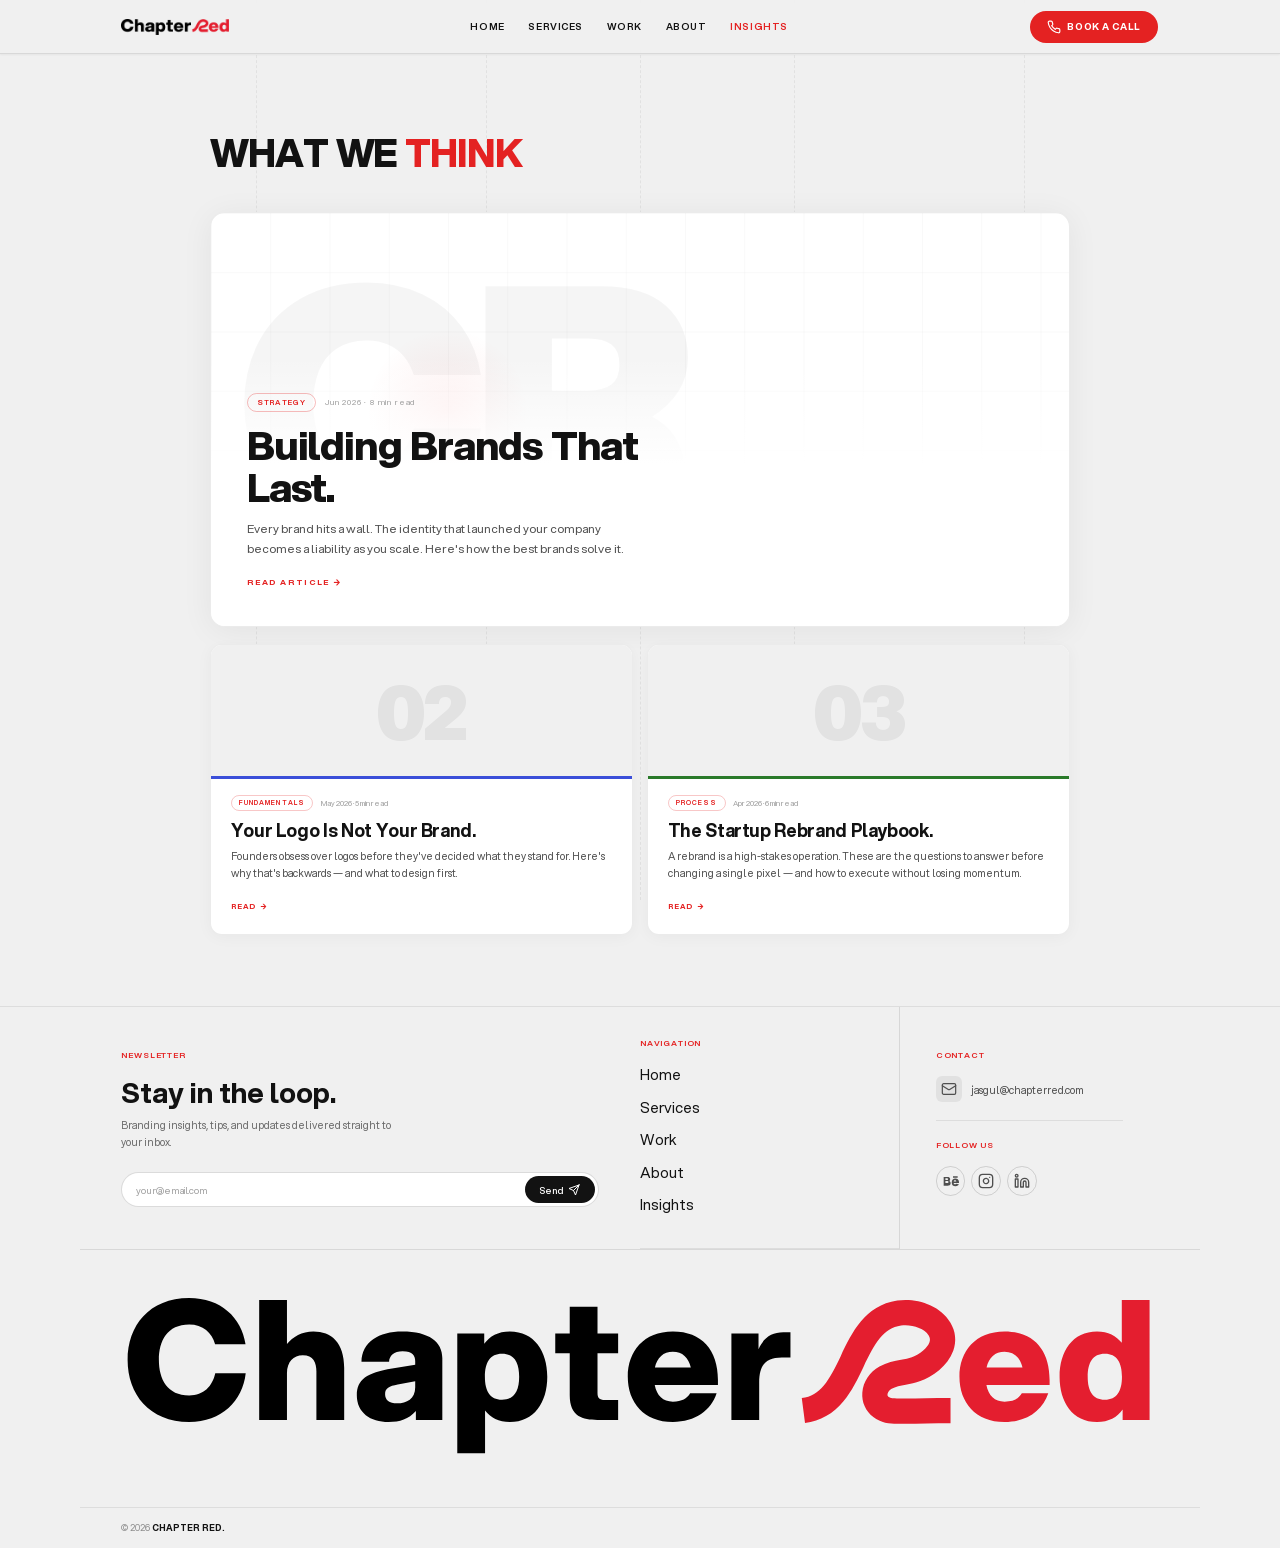
==== commit 78c2fd8f: "responsiveness fix" ====
--- a/blog/index.html
+++ b/blog/index.html
@@ -38,7 +38,7 @@
           </div>
         </header>
 
-        <div style="padding-top:64px">
+        <div style="padding-top:4.5rem">
 
           <!-- ── Page header ── -->
           <div class="work-page-header">
@@ -46,63 +46,63 @@
           </div>
 
           <!-- ── Featured article ── -->
-          <div style="max-width:1280px;margin:0 auto;padding:0 clamp(24px,5vw,60px)">
+          <div style="max-width:80rem;margin:0 auto;padding:0 clamp(1.5rem,5vw,3.75rem)">
             <a href="building-brands-that-last/index.html" style="text-decoration:none">
-              <div style="position:relative;border-radius:20px;overflow:hidden;height:clamp(360px,48vw,560px);background:white;border:1px solid rgba(0,0,0,0.08);display:flex;align-items:flex-end;cursor:pointer;box-shadow:0 4px 32px rgba(0,0,0,0.06)">
+              <div style="position:relative;border-radius:1.25rem;overflow:hidden;height:clamp(22.5rem,48vw,35rem);background:white;border:1px solid rgba(0,0,0,0.08);display:flex;align-items:flex-end;cursor:pointer;box-shadow:0 4px 32px rgba(0,0,0,0.06)">
                 <div style="position:absolute;inset:0;overflow:hidden">
-                  <div style="position:absolute;top:5%;left:3%;font-family:'Aspekta',sans-serif;font-size:clamp(200px,30vw,440px);font-weight:900;line-height:1;color:rgba(18,18,18,0.04);letter-spacing:-0.06em;user-select:none">CR</div>
-                  <div style="position:absolute;top:28%;left:18%;width:220px;height:220px;border-radius:50%;background:radial-gradient(circle,rgba(228,34,34,0.08) 0%,transparent 70%)"></div>
-                  <div style="position:absolute;inset:0;background-image:linear-gradient(rgba(0,0,0,0.025) 1px,transparent 1px),linear-gradient(90deg,rgba(0,0,0,0.025) 1px,transparent 1px);background-size:80px 80px"></div>
+                  <div style="position:absolute;top:5%;left:3%;font-family:'Aspekta',sans-serif;font-size:clamp(12.5rem,30vw,27.5rem);font-weight:900;line-height:1;color:rgba(18,18,18,0.04);letter-spacing:-0.06em;user-select:none">CR</div>
+                  <div style="position:absolute;top:28%;left:18%;width:13.75rem;height:13.75rem;border-radius:50%;background:radial-gradient(circle,rgba(228,34,34,0.08) 0%,transparent 70%)"></div>
+                  <div style="position:absolute;inset:0;background-image:linear-gradient(rgba(0,0,0,0.025) 1px,transparent 1px),linear-gradient(90deg,rgba(0,0,0,0.025) 1px,transparent 1px);background-size:5rem 5rem"></div>
                 </div>
-                <div style="position:relative;z-index:2;padding:clamp(24px,4vw,48px);width:100%;background:linear-gradient(to top,white 60%,transparent 100%)">
-                  <div style="display:flex;align-items:center;gap:12px;margin-bottom:16px">
-                    <span style="border:1px solid rgba(228,34,34,0.3);border-radius:100px;padding:4px 12px;font-size:10px;font-weight:600;letter-spacing:.16em;text-transform:uppercase;color:#E42222">Strategy</span>
-                    <span style="font-size:11px;color:#A1A1A1;letter-spacing:.1em">Jun 2026 · 8 min read</span>
+                <div style="position:relative;z-index:2;padding:clamp(1.5rem,4vw,3rem);width:100%;background:linear-gradient(to top,white 60%,transparent 100%)">
+                  <div style="display:flex;align-items:center;gap:0.75rem;margin-bottom:1rem">
+                    <span style="border:1px solid rgba(228,34,34,0.3);border-radius:100px;padding:0.25rem 0.75rem;font-size:0.625rem;font-weight:600;letter-spacing:.16em;text-transform:uppercase;color:#E42222">Strategy</span>
+                    <span style="font-size:0.6875rem;color:#A1A1A1;letter-spacing:.1em">Jun 2026 · 8 min read</span>
                   </div>
-                  <h2 style="font-family:'Aspekta',sans-serif;font-size:clamp(28px,4vw,54px);font-weight:800;line-height:1.05;letter-spacing:-0.03em;color:#121212;margin:0 0 16px;max-width:640px">Building Brands That Last.</h2>
-                  <p style="font-size:16px;color:#4F4F4F;line-height:1.65;max-width:520px;margin:0">Every brand hits a wall. The identity that launched your company becomes a liability as you scale. Here's how the best brands solve it.</p>
-                  <div style="margin-top:24px;display:inline-flex;align-items:center;gap:8px;font-size:11px;font-weight:700;letter-spacing:.16em;text-transform:uppercase;color:#E42222">Read article →</div>
+                  <h2 style="font-family:'Aspekta',sans-serif;font-size:clamp(1.75rem,4vw,3.375rem);font-weight:800;line-height:1.05;letter-spacing:-0.03em;color:#121212;margin:0 0 1rem;max-width:40rem">Building Brands That Last.</h2>
+                  <p style="font-size:1rem;color:#4F4F4F;line-height:1.65;max-width:32.5rem;margin:0">Every brand hits a wall. The identity that launched your company becomes a liability as you scale. Here's how the best brands solve it.</p>
+                  <div style="margin-top:1.5rem;display:inline-flex;align-items:center;gap:0.5rem;font-size:0.6875rem;font-weight:700;letter-spacing:.16em;text-transform:uppercase;color:#E42222">Read article →</div>
                 </div>
               </div>
             </a>
           </div>
 
           <!-- ── Article grid ── -->
-          <div style="max-width:1280px;margin:0 auto;padding:24px clamp(24px,5vw,60px) 96px;display:grid;grid-template-columns:repeat(auto-fit,minmax(300px,1fr));gap:20px">
+          <div style="max-width:80rem;margin:0 auto;padding:1.5rem clamp(1.5rem,5vw,3.75rem) 6rem;display:grid;grid-template-columns:repeat(auto-fit,minmax(18.75rem,1fr));gap:1.25rem">
             <div class="reveal" style="transition-delay:0s">
               <a href="visual-identity-last/index.html" style="text-decoration:none">
-                <div style="background:white;border:1px solid rgba(0,0,0,0.08);border-radius:16px;overflow:hidden;cursor:pointer;box-shadow:0 2px 16px rgba(0,0,0,0.04)">
-                  <div style="height:180px;position:relative;overflow:hidden;background:#F0F0F0;display:flex;align-items:center;justify-content:center">
-                    <span style="font-family:'Aspekta',sans-serif;font-size:clamp(64px,12vw,100px);font-weight:900;letter-spacing:-0.04em;color:rgba(18,18,18,0.06)">02</span>
+                <div style="background:white;border:1px solid rgba(0,0,0,0.08);border-radius:1rem;overflow:hidden;cursor:pointer;box-shadow:0 2px 16px rgba(0,0,0,0.04)">
+                  <div style="height:11.25rem;position:relative;overflow:hidden;background:#F0F0F0;display:flex;align-items:center;justify-content:center">
+                    <span style="font-family:'Aspekta',sans-serif;font-size:clamp(4rem,12vw,6.25rem);font-weight:900;letter-spacing:-0.04em;color:rgba(18,18,18,0.06)">02</span>
                     <div style="position:absolute;bottom:0;left:0;right:0;height:3px;background:#3B4FD9"></div>
                   </div>
-                  <div style="padding:22px 26px 28px">
-                    <div style="display:flex;align-items:center;gap:10px;margin-bottom:12px">
-                      <span style="border:1px solid rgba(228,34,34,0.25);border-radius:100px;padding:3px 10px;font-size:9px;font-weight:600;letter-spacing:.16em;text-transform:uppercase;color:#E42222">Fundamentals</span>
-                      <span style="font-size:10px;color:#A1A1A1">May 2026 · 5 min read</span>
+                  <div style="padding:1.375rem 1.625rem 1.75rem">
+                    <div style="display:flex;align-items:center;gap:0.625rem;margin-bottom:0.75rem">
+                      <span style="border:1px solid rgba(228,34,34,0.25);border-radius:100px;padding:0.1875rem 0.625rem;font-size:0.5625rem;font-weight:600;letter-spacing:.16em;text-transform:uppercase;color:#E42222">Fundamentals</span>
+                      <span style="font-size:0.625rem;color:#A1A1A1">May 2026 · 5 min read</span>
                     </div>
-                    <h3 style="font-family:'Aspekta',sans-serif;font-size:clamp(18px,2vw,24px);font-weight:700;line-height:1.15;letter-spacing:-0.02em;color:#121212;margin:0 0 10px">Your Logo Is Not Your Brand.</h3>
-                    <p style="font-size:14px;color:#4F4F4F;line-height:1.65;margin:0 0 18px">Founders obsess over logos before they've decided what they stand for. Here's why that's backwards — and what to design first.</p>
-                    <span style="font-size:10px;font-weight:700;letter-spacing:.16em;text-transform:uppercase;color:#E42222">Read →</span>
+                    <h3 style="font-family:'Aspekta',sans-serif;font-size:clamp(1.125rem,2vw,1.5rem);font-weight:700;line-height:1.15;letter-spacing:-0.02em;color:#121212;margin:0 0 0.625rem">Your Logo Is Not Your Brand.</h3>
+                    <p style="font-size:0.875rem;color:#4F4F4F;line-height:1.65;margin:0 0 1.125rem">Founders obsess over logos before they've decided what they stand for. Here's why that's backwards — and what to design first.</p>
+                    <span style="font-size:0.625rem;font-weight:700;letter-spacing:.16em;text-transform:uppercase;color:#E42222">Read →</span>
                   </div>
                 </div>
               </a>
             </div>
             <div class="reveal" style="transition-delay:0.1s">
               <a href="startup-rebrand-playbook/index.html" style="text-decoration:none">
-                <div style="background:white;border:1px solid rgba(0,0,0,0.08);border-radius:16px;overflow:hidden;cursor:pointer;box-shadow:0 2px 16px rgba(0,0,0,0.04)">
-                  <div style="height:180px;position:relative;overflow:hidden;background:#F0F0F0;display:flex;align-items:center;justify-content:center">
-                    <span style="font-family:'Aspekta',sans-serif;font-size:clamp(64px,12vw,100px);font-weight:900;letter-spacing:-0.04em;color:rgba(18,18,18,0.06)">03</span>
+                <div style="background:white;border:1px solid rgba(0,0,0,0.08);border-radius:1rem;overflow:hidden;cursor:pointer;box-shadow:0 2px 16px rgba(0,0,0,0.04)">
+                  <div style="height:11.25rem;position:relative;overflow:hidden;background:#F0F0F0;display:flex;align-items:center;justify-content:center">
+                    <span style="font-family:'Aspekta',sans-serif;font-size:clamp(4rem,12vw,6.25rem);font-weight:900;letter-spacing:-0.04em;color:rgba(18,18,18,0.06)">03</span>
                     <div style="position:absolute;bottom:0;left:0;right:0;height:3px;background:#2a7a2a"></div>
                   </div>
-                  <div style="padding:22px 26px 28px">
-                    <div style="display:flex;align-items:center;gap:10px;margin-bottom:12px">
-                      <span style="border:1px solid rgba(228,34,34,0.25);border-radius:100px;padding:3px 10px;font-size:9px;font-weight:600;letter-spacing:.16em;text-transform:uppercase;color:#E42222">Process</span>
-                      <span style="font-size:10px;color:#A1A1A1">Apr 2026 · 6 min read</span>
+                  <div style="padding:1.375rem 1.625rem 1.75rem">
+                    <div style="display:flex;align-items:center;gap:0.625rem;margin-bottom:0.75rem">
+                      <span style="border:1px solid rgba(228,34,34,0.25);border-radius:100px;padding:0.1875rem 0.625rem;font-size:0.5625rem;font-weight:600;letter-spacing:.16em;text-transform:uppercase;color:#E42222">Process</span>
+                      <span style="font-size:0.625rem;color:#A1A1A1">Apr 2026 · 6 min read</span>
                     </div>
-                    <h3 style="font-family:'Aspekta',sans-serif;font-size:clamp(18px,2vw,24px);font-weight:700;line-height:1.15;letter-spacing:-0.02em;color:#121212;margin:0 0 10px">The Startup Rebrand Playbook.</h3>
-                    <p style="font-size:14px;color:#4F4F4F;line-height:1.65;margin:0 0 18px">A rebrand is a high-stakes operation. These are the questions to answer before changing a single pixel — and how to execute without losing momentum.</p>
-                    <span style="font-size:10px;font-weight:700;letter-spacing:.16em;text-transform:uppercase;color:#E42222">Read →</span>
+                    <h3 style="font-family:'Aspekta',sans-serif;font-size:clamp(1.125rem,2vw,1.5rem);font-weight:700;line-height:1.15;letter-spacing:-0.02em;color:#121212;margin:0 0 0.625rem">The Startup Rebrand Playbook.</h3>
+                    <p style="font-size:0.875rem;color:#4F4F4F;line-height:1.65;margin:0 0 1.125rem">A rebrand is a high-stakes operation. These are the questions to answer before changing a single pixel — and how to execute without losing momentum.</p>
+                    <span style="font-size:0.625rem;font-weight:700;letter-spacing:.16em;text-transform:uppercase;color:#E42222">Read →</span>
                   </div>
                 </div>
               </a>
--- a/styles.css
+++ b/styles.css
@@ -33,6 +33,7 @@
 * { margin: 0; padding: 0; }
 
 html {
+  font-size: clamp(10px, 0.9259vw, 16px);
   background: var(--bg-page);
   -webkit-font-smoothing: antialiased;
   -moz-osx-font-smoothing: grayscale;
@@ -54,8 +55,8 @@
 ul { list-style: none; }
 
 /* ── Shared helpers ────────────────────────────────────────────────────── */
-.container-1280 { max-width: 1280px; margin: 0 auto; }
-.section-pad { padding: 96px 24px; }
+.container-1280 { max-width: 80rem; margin: 0 auto; }
+.section-pad { padding: 6rem 1.5rem; }
 .border-t-solid { border-top: 1px solid rgba(0, 0, 0, 0.1); }
 .border-t-dashed { border-top: 1px dashed rgba(0, 0, 0, 0.1); }
 
@@ -63,8 +64,8 @@
 .heading-2 {
   font-weight: 700;
   line-height: 1.1;
-  letter-spacing: -2px;
-  font-size: clamp(36px, 4.5vw, 58px);
+  letter-spacing: -0.125rem;
+  font-size: clamp(2.25rem, 4.5vw, 3.625rem);
 }
 .heading-2 .dark { color: #121212; }
 .heading-2 .red { color: var(--red); }
@@ -72,7 +73,7 @@
 /* Reveal-on-scroll (replaces framer whileInView) */
 .reveal {
   opacity: 0;
-  transform: translateY(30px);
+  transform: translateY(1.875rem);
   transition: opacity 0.6s cubic-bezier(0.16, 1, 0.3, 1),
               transform 0.6s cubic-bezier(0.16, 1, 0.3, 1);
 }
@@ -80,7 +81,7 @@
 
 /* On-load fade-up (replaces framer initial/animate on blog pages) */
 .load-up { opacity: 0; animation: loadUp 0.7s cubic-bezier(0.16, 1, 0.3, 1) forwards; }
-@keyframes loadUp { from { opacity: 0; transform: translateY(24px); } to { opacity: 1; transform: translateY(0); } }
+@keyframes loadUp { from { opacity: 0; transform: translateY(1.5rem); } to { opacity: 1; transform: translateY(0); } }
 
 @media (prefers-reduced-motion: reduce) {
   .reveal { opacity: 1; transform: none; transition: none; }
@@ -143,18 +144,18 @@
   box-shadow: 0 1px 2px rgba(0, 0, 0, 0.05);
 }
 .navbar-inner {
-  max-width: 1512px;
-  margin: 0 auto;
-  padding: 0 56px;
-  height: 72px;
+  max-width: 94.5rem;
+  margin: 0 auto;
+  padding: 0 3.5rem;
+  height: 4.5rem;
   display: flex;
   align-items: center;
   justify-content: space-between;
 }
-.navbar-logo img { height: 22px; width: auto; }
-.navbar-nav { display: none; align-items: center; gap: 32px; }
+.navbar-logo img { height: 1.375rem; width: auto; }
+.navbar-nav { display: none; align-items: center; gap: 2rem; }
 .navbar-link {
-  font-size: 13px;
+  font-size: 0.8125rem;
   font-weight: 600;
   color: #121212;
   letter-spacing: 0.06em;
@@ -164,14 +165,14 @@
 .btn-call {
   display: none;
   align-items: center;
-  gap: 8px;
+  gap: 0.5rem;
   background: var(--red);
   color: #fff;
-  font-size: 13px;
+  font-size: 0.8125rem;
   font-weight: 700;
   letter-spacing: 0.06em;
   border-radius: 9999px;
-  padding: 12px 24px;
+  padding: 0.75rem 1.5rem;
   transition: background 0.2s;
 }
 .btn-call:hover { background: #c91c1c; }
@@ -179,7 +180,7 @@
   .navbar-nav { display: flex; }
   .btn-call { display: inline-flex; }
 }
-@media (max-width: 640px) { .navbar-inner { padding: 0 24px; } }
+@media (max-width: 640px) { .navbar-inner { padding: 0 1.5rem; } }
 
 /* ==========================================================================
    HERO
@@ -187,7 +188,7 @@
 .hero {
   position: relative;
   overflow: hidden;
-  padding-top: 72px;
+  padding-top: 4.5rem;
   background: #F0F0F0;
   flex: 1;
   display: flex;
@@ -208,64 +209,64 @@
   align-items: center;
   justify-content: center;
   text-align: center;
-  padding: 0 24px;
-  max-width: 1200px;
+  padding: 0 1.5rem;
+  max-width: 75rem;
   margin: 0 auto;
   width: 100%;
 }
-.hero-logo { margin-bottom: 24px; }
-.hero-logo img { height: 26px; width: auto; margin: 0 auto; }
+.hero-logo { margin-bottom: 1.5rem; }
+.hero-logo img { height: 1.625rem; width: auto; margin: 0 auto; }
 .hero h1 {
   font-weight: 900;
   text-transform: uppercase;
   line-height: 0.92;
-  margin-bottom: 20px;
-  font-size: clamp(30px, 4.5vw, 67px);
+  margin-bottom: 1.25rem;
+  font-size: clamp(1.875rem, 4.5vw, 4.1875rem);
   letter-spacing: -0.01em;
 }
 .hero h1 .dark { color: #121212; }
 .hero h1 .red { color: var(--red); }
 .hero-sub {
-  font-size: 14px;
+  font-size: 0.875rem;
   color: #4F4F4F;
   line-height: 1.625;
-  margin-bottom: 28px;
-  max-width: 520px;
-}
-.hero-cta { margin-bottom: 32px; }
+  margin-bottom: 1.75rem;
+  max-width: 32.5rem;
+}
+.hero-cta { margin-bottom: 2rem; }
 .btn-call-lg {
   display: inline-flex;
   align-items: center;
-  gap: 8px;
+  gap: 0.5rem;
   background: var(--red);
   color: #fff;
-  font-size: 13px;
+  font-size: 0.8125rem;
   font-weight: 700;
   letter-spacing: 0.06em;
   border-radius: 9999px;
-  padding: 12px 24px;
+  padding: 0.75rem 1.5rem;
   transition: background 0.2s;
 }
 .btn-call-lg:hover { background: #c91c1c; }
-.hero-trust { display: flex; align-items: center; gap: 12px; }
+.hero-trust { display: flex; align-items: center; gap: 0.75rem; }
 .hero-avatars { display: flex; }
 .hero-avatars img {
-  width: 32px; height: 32px;
+  width: 2rem; height: 2rem;
   border-radius: 50%;
   border: 2px solid #F0F0F0;
   object-fit: cover;
-  margin-left: -12px;
+  margin-left: -0.75rem;
 }
 .hero-avatars img:first-child { margin-left: 0; }
-.hero-clutch { display: flex; align-items: center; gap: 10px; }
-.hero-clutch img { height: 22px; width: auto; }
+.hero-clutch { display: flex; align-items: center; gap: 0.625rem; }
+.hero-clutch img { height: 1.375rem; width: auto; }
 .hero-clutch .stars { display: flex; gap: 1px; }
-.hero-clutch .rating-text { font-size: 10px; color: #6B6B6B; line-height: 1.2; }
+.hero-clutch .rating-text { font-size: 0.625rem; color: #6B6B6B; line-height: 1.2; }
 .hero-clutch .col { display: flex; flex-direction: column; align-items: flex-start; }
 .hero-divider { position: relative; z-index: 10; border-top: 1px solid rgba(0, 0, 0, 0.1); }
 
 /* Animated intro for hero items (replaces framer initial/animate) */
-.hero-anim { opacity: 0; transform: translateY(20px); }
+.hero-anim { opacity: 0; transform: translateY(1.25rem); }
 .hero-anim.play { animation: heroFadeUp 0.55s cubic-bezier(0.16, 1, 0.3, 1) forwards; }
 @keyframes heroFadeUp { to { opacity: 1; transform: translateY(0); } }
 
@@ -276,7 +277,7 @@
   background: #F0F0F0;
   position: relative;
   overflow: hidden;
-  height: 100px;
+  height: 6.25rem;
 }
 .logo-set {
   position: absolute;
@@ -284,17 +285,17 @@
   display: grid;
   animation: logoFade 0.4s ease-in-out;
 }
-@keyframes logoFade { from { opacity: 0; transform: translateY(10px); } to { opacity: 1; transform: translateY(0); } }
+@keyframes logoFade { from { opacity: 0; transform: translateY(0.625rem); } to { opacity: 1; transform: translateY(0); } }
 .logo-cell {
   display: flex;
   align-items: center;
   justify-content: center;
-  padding: 0 24px;
+  padding: 0 1.5rem;
 }
 .logo-cell:not(:last-child) { border-right: 1px solid rgba(0, 0, 0, 0.1); }
 .logo-cell img {
-  max-height: 44px;
-  max-width: 130px;
+  max-height: 2.75rem;
+  max-width: 8.125rem;
   width: auto;
   object-fit: contain;
   filter: grayscale(100%) contrast(1.15) opacity(0.9);
@@ -305,29 +306,29 @@
 /* ==========================================================================
    SHOWREEL
    ========================================================================== */
-.showreel { position: relative; width: 100%; background: #F0F0F0; padding: 96px 0; }
+.showreel { position: relative; width: 100%; background: #F0F0F0; padding: 6rem 0; }
 .showreel-frame {
   position: relative;
   width: 100%;
   overflow: hidden;
   box-shadow: 0 25px 50px -12px rgba(0, 0, 0, 0.25);
   transform: scale(0.35);
-  border-radius: 20px;
+  border-radius: 1.25rem;
   will-change: transform, border-radius;
 }
 .showreel-frame video { width: 100%; height: auto; display: block; }
 .showreel-controls {
   position: absolute;
-  bottom: 20px; left: 0; right: 0;
+  bottom: 1.25rem; left: 0; right: 0;
   display: flex;
   align-items: center;
   justify-content: space-between;
-  padding: 0 24px;
+  padding: 0 1.5rem;
   z-index: 10;
   pointer-events: none;
 }
 .sr-btn {
-  width: 44px; height: 44px;
+  width: 2.75rem; height: 2.75rem;
   border-radius: 50%;
   background: rgba(0, 0, 0, 0.45);
   backdrop-filter: blur(10px);
@@ -359,15 +360,15 @@
 }
 .why-inner {
   width: 100%;
-  max-width: 1512px;
-  margin: 0 auto;
-  padding: 0 56px;
+  max-width: 94.5rem;
+  margin: 0 auto;
+  padding: 0 3.5rem;
 }
 .why-sticky p {
   font-weight: 700;
   line-height: 1.25;
-  font-size: clamp(28px, 3.4vw, 54px);
-  letter-spacing: -0.3px;
+  font-size: clamp(1.75rem, 3.4vw, 3.375rem);
+  letter-spacing: -0.019rem;
   text-align: center;
 }
 .why-sticky .word { color: #A1A1A1; opacity: 0.15; transition: color 0.15s linear, opacity 0.15s linear; }
@@ -376,23 +377,23 @@
    PROCESS
    ========================================================================== */
 .process {
-  padding: 96px 56px;
-  max-width: 1512px;
+  padding: 6rem 3.5rem;
+  max-width: 94.5rem;
   margin: 0 auto;
   border-top: 1px dashed rgba(0, 0, 0, 0.1);
 }
 .process-grid {
   display: flex;
   flex-direction: column;
-  gap: 64px;
-}
-.process-left h2 { margin: 16px 0 24px; }
-.process-left p { font-size: 17px; color: #4F4F4F; line-height: 1.625; margin-bottom: 24px; max-width: 440px; }
-.process-steps { display: flex; flex-direction: column; gap: 12px; }
+  gap: 4rem;
+}
+.process-left h2 { margin: 1rem 0 1.5rem; }
+.process-left p { font-size: 1.0625rem; color: #4F4F4F; line-height: 1.625; margin-bottom: 1.5rem; max-width: 27.5rem; }
+.process-steps { display: flex; flex-direction: column; gap: 0.75rem; }
 .process-card {
   position: relative;
-  border-radius: 16px;
-  padding: 20px 24px;
+  border-radius: 1rem;
+  padding: 1.25rem 1.5rem;
   border: 1px solid rgba(0, 0, 0, 0.1);
   cursor: pointer;
   overflow: hidden;
@@ -401,37 +402,37 @@
 }
 .process-card:hover {
   background: #121212;
-  transform: translateY(-3px);
+  transform: translateY(-0.1875rem);
   box-shadow: 0 12px 28px rgba(0, 0, 0, 0.08);
 }
 .process-tick {
   position: absolute;
   left: 0; top: 50%;
   transform: translateY(-50%);
-  width: 2px; height: 32px;
+  width: 2px; height: 2rem;
   background: var(--accent-orange);
   border-radius: 9999px;
 }
-.process-row { display: flex; align-items: flex-start; gap: 16px; }
-.process-numicon { flex-shrink: 0; display: flex; flex-direction: column; align-items: center; gap: 4px; }
-.process-num { font-size: 11px; font-weight: 500; letter-spacing: 0.1em; color: #A1A1A1; transition: color 0.3s; }
+.process-row { display: flex; align-items: flex-start; gap: 1rem; }
+.process-numicon { flex-shrink: 0; display: flex; flex-direction: column; align-items: center; gap: 0.25rem; }
+.process-num { font-size: 0.6875rem; font-weight: 500; letter-spacing: 0.1em; color: #A1A1A1; transition: color 0.3s; }
 .process-card:hover .process-num { color: rgba(255,255,255,0.5); }
 .process-icon {
-  width: 36px; height: 36px;
-  border-radius: 12px;
+  width: 2.25rem; height: 2.25rem;
+  border-radius: 0.75rem;
   display: flex; align-items: center; justify-content: center;
   background: #F0F0F0;
   color: #4F4F4F;
   transition: background 0.3s, color 0.3s;
 }
 .process-card:hover .process-icon { background: rgba(255,255,255,0.1); color: #fff; }
-.process-card h4 { font-weight: 700; font-size: 17px; margin-bottom: 4px; letter-spacing: -0.01em; color: #121212; transition: color 0.3s; }
+.process-card h4 { font-weight: 700; font-size: 1.0625rem; margin-bottom: 0.25rem; letter-spacing: -0.01em; color: #121212; transition: color 0.3s; }
 .process-card:hover h4 { color: #fff; }
-.process-card p { font-size: 14px; line-height: 1.625; color: #4F4F4F; transition: color 0.3s; }
+.process-card p { font-size: 0.875rem; line-height: 1.625; color: #4F4F4F; transition: color 0.3s; }
 .process-card:hover p { color: rgba(255,255,255,0.6); }
 @media (min-width: 1024px) {
-  .process-grid { flex-direction: row; align-items: flex-start; gap: 64px; }
-  .process-left { width: 34%; position: sticky; top: 112px; }
+  .process-grid { flex-direction: row; align-items: flex-start; gap: 4rem; }
+  .process-left { width: 34%; position: sticky; top: 7rem; }
   .process-steps { width: 66%; }
 }
 
@@ -439,124 +440,124 @@
    REVIEWS
    ========================================================================== */
 .reviews {
-  padding: 96px 56px;
-  max-width: 1512px;
+  padding: 6rem 3.5rem;
+  max-width: 94.5rem;
   margin: 0 auto;
   border-top: 1px dashed rgba(0, 0, 0, 0.1);
 }
 .section-head {
   display: flex;
   flex-direction: column;
-  gap: 24px;
-  margin-bottom: 64px;
-}
-.section-head h2 { margin-top: 16px; }
-.section-head p { font-size: 17px; color: #4F4F4F; line-height: 1.625; max-width: 360px; }
+  gap: 1.5rem;
+  margin-bottom: 4rem;
+}
+.section-head h2 { margin-top: 1rem; }
+.section-head p { font-size: 1.0625rem; color: #4F4F4F; line-height: 1.625; max-width: 22.5rem; }
 @media (min-width: 768px) {
   .section-head { flex-direction: row; align-items: flex-start; justify-content: space-between; }
-  .section-head p { text-align: right; margin-top: 32px; }
+  .section-head p { text-align: right; margin-top: 2rem; }
 }
 .reviews-grid {
   display: grid;
   grid-template-columns: 1fr;
-  gap: 20px;
+  gap: 1.25rem;
 }
 @media (min-width: 640px) { .reviews-grid { grid-template-columns: repeat(2, 1fr); } }
 @media (min-width: 1024px) { .reviews-grid { grid-template-columns: repeat(3, 1fr); } }
 .review-card {
   position: relative;
   background: #fff;
-  border-radius: 24px;
-  padding: 28px;
+  border-radius: 1.5rem;
+  padding: 1.75rem;
   overflow: hidden;
   border: 1px solid rgba(0, 0, 0, 0.08);
   box-shadow: 0 0 0 rgba(0, 0, 0, 0);
   transition: transform 0.3s cubic-bezier(0.16,1,0.3,1), border-color 0.3s, box-shadow 0.3s;
 }
 .review-card:hover {
-  transform: translateY(-8px);
+  transform: translateY(-0.5rem);
   border-color: rgba(228, 34, 34, 0.35);
   box-shadow: 0 24px 48px rgba(0, 0, 0, 0.10), 0 8px 20px rgba(0, 0, 0, 0.05);
 }
 .review-stars {
   display: flex;
-  gap: 4px;
-  margin-bottom: 24px;
-}
-.review-text { font-size: 15px; color: #4F4F4F; line-height: 1.65; margin-bottom: 24px; font-weight: 400; }
+  gap: 0.25rem;
+  margin-bottom: 1.5rem;
+}
+.review-text { font-size: 0.9375rem; color: #4F4F4F; line-height: 1.65; margin-bottom: 1.5rem; font-weight: 400; }
 .review-foot {
   display: flex;
   align-items: center;
-  gap: 12px;
-  padding-top: 16px;
+  gap: 0.75rem;
+  padding-top: 1rem;
   border-top: 1px dashed rgba(0, 0, 0, 0.1);
 }
-.review-avatar { width: 36px; height: 36px; border-radius: 50%; flex-shrink: 0; }
+.review-avatar { width: 2.25rem; height: 2.25rem; border-radius: 50%; flex-shrink: 0; }
 .review-foot .info { flex: 1; min-width: 0; }
-.review-foot .name { font-weight: 700; font-size: 14px; color: #121212; }
-.review-foot .role { font-size: 11px; text-transform: uppercase; letter-spacing: 0.1em; color: #A1A1A1; }
+.review-foot .name { font-weight: 700; font-size: 0.875rem; color: #121212; }
+.review-foot .role { font-size: 0.6875rem; text-transform: uppercase; letter-spacing: 0.1em; color: #A1A1A1; }
 
 /* ==========================================================================
    TEAM
    ========================================================================== */
 .team {
-  padding: 96px 56px;
-  max-width: 1512px;
+  padding: 6rem 3.5rem;
+  max-width: 94.5rem;
   margin: 0 auto;
   border-top: 1px dashed rgba(0, 0, 0, 0.1);
 }
 .team-grid {
   display: grid;
   grid-template-columns: repeat(2, 1fr);
-  gap: 20px;
-  margin-bottom: 32px;
+  gap: 1.25rem;
+  margin-bottom: 2rem;
 }
 @media (min-width: 1024px) { .team-grid { grid-template-columns: repeat(4, 1fr); } }
 .team-card {
   position: relative;
-  border-radius: 24px;
+  border-radius: 1.5rem;
   overflow: hidden;
   aspect-ratio: 3 / 4;
 }
 .team-card img { position: absolute; inset: 0; width: 100%; height: 100%; object-fit: cover; }
 .team-card .scrim { position: absolute; inset: 0; background: linear-gradient(to top, rgba(0,0,0,0.7), transparent 60%); }
-.team-card .meta { position: absolute; bottom: 16px; left: 16px; }
-.team-card .meta .name { font-weight: 700; color: #fff; font-size: 15px; line-height: 1.1; }
-.team-card .meta .role { font-size: 12px; text-transform: uppercase; letter-spacing: 0.1em; color: rgba(255,255,255,0.6); margin-top: 2px; }
+.team-card .meta { position: absolute; bottom: 1rem; left: 1rem; }
+.team-card .meta .name { font-weight: 700; color: #fff; font-size: 0.9375rem; line-height: 1.1; }
+.team-card .meta .role { font-size: 0.75rem; text-transform: uppercase; letter-spacing: 0.1em; color: rgba(255,255,255,0.6); margin-top: 0.125rem; }
 
 /* ==========================================================================
    FAQ
    ========================================================================== */
 .faq {
-  padding: 96px 56px;
-  max-width: 1512px;
+  padding: 6rem 3.5rem;
+  max-width: 94.5rem;
   margin: 0 auto;
   border-top: 1px dashed rgba(0, 0, 0, 0.1);
 }
-.faq-grid { display: flex; flex-direction: column; gap: 64px; }
+.faq-grid { display: flex; flex-direction: column; gap: 4rem; }
 .faq-left h2 { }
-.faq-left p { font-size: 15px; color: #4F4F4F; line-height: 1.625; margin: 24px 0 16px; max-width: 380px; }
+.faq-left p { font-size: 0.9375rem; color: #4F4F4F; line-height: 1.625; margin: 1.5rem 0 1rem; max-width: 23.75rem; }
 .faq-left .btn-call-sm {
-  display: inline-flex; align-items: center; gap: 8px;
+  display: inline-flex; align-items: center; gap: 0.5rem;
   background: var(--red); color: #fff;
-  font-size: 13px; font-weight: 700; letter-spacing: 0.06em; text-transform: uppercase;
-  border-radius: 9999px; padding: 12px 24px;
+  font-size: 0.8125rem; font-weight: 700; letter-spacing: 0.06em; text-transform: uppercase;
+  border-radius: 9999px; padding: 0.75rem 1.5rem;
   transition: background 0.2s;
 }
 .faq-left .btn-call-sm:hover { background: #c91c1c; }
-.faq-list { display: flex; flex-direction: column; gap: 12px; }
-.faq-item { border-radius: 16px; border: 1px solid rgba(0, 0, 0, 0.1); overflow: hidden; background: #fff; }
+.faq-list { display: flex; flex-direction: column; gap: 0.75rem; }
+.faq-item { border-radius: 1rem; border: 1px solid rgba(0, 0, 0, 0.1); overflow: hidden; background: #fff; }
 .faq-q {
   width: 100%;
-  display: flex; align-items: center; justify-content: space-between; gap: 16px;
-  padding: 20px 24px;
+  display: flex; align-items: center; justify-content: space-between; gap: 1rem;
+  padding: 1.25rem 1.5rem;
   text-align: left;
 }
-.faq-q span.text { font-weight: 600; font-size: 15px; line-height: 1.375; color: #4F4F4F; transition: color 0.2s; }
+.faq-q span.text { font-weight: 600; font-size: 0.9375rem; line-height: 1.375; color: #4F4F4F; transition: color 0.2s; }
 .faq-item.open .faq-q span.text { color: #121212; }
 .faq-toggle {
-  width: 32px; height: 32px;
-  border-radius: 8px;
+  width: 2rem; height: 2rem;
+  border-radius: 0.5rem;
   flex-shrink: 0;
   display: flex; align-items: center; justify-content: center;
   border: 1px dashed rgba(0, 0, 0, 0.15);
@@ -570,8 +571,8 @@
 .faq-a { display: grid; grid-template-rows: 0fr; transition: grid-template-rows 0.3s ease-in-out; }
 .faq-item.open .faq-a { grid-template-rows: 1fr; }
 .faq-a-inner { overflow: hidden; }
-.faq-a-inner > div { padding: 0 24px 20px; border-top: 1px dashed rgba(0, 0, 0, 0.1); }
-.faq-a-inner p { font-size: 15px; color: #4F4F4F; line-height: 1.625; padding-top: 16px; }
+.faq-a-inner > div { padding: 0 1.5rem 1.25rem; border-top: 1px dashed rgba(0, 0, 0, 0.1); }
+.faq-a-inner p { font-size: 0.9375rem; color: #4F4F4F; line-height: 1.625; padding-top: 1rem; }
 @media (min-width: 1024px) {
   .faq-grid { flex-direction: row; }
   .faq-left { width: 40%; }
@@ -582,32 +583,32 @@
    CONTACT FORM
    ========================================================================== */
 .contact { background: #F0F0F0; border-top: 1px solid rgba(0, 0, 0, 0.1); }
-.contact-inner { max-width: 1512px; margin: 0 auto; padding: 96px 56px; }
-.contact-cols { display: flex; flex-direction: column; gap: 56px; }
+.contact-inner { max-width: 94.5rem; margin: 0 auto; padding: 6rem 3.5rem; }
+.contact-cols { display: flex; flex-direction: column; gap: 3.5rem; }
 .contact-left h2 {
   color: #121212;
   font-weight: 700;
   line-height: 1.1;
-  margin-bottom: 20px;
-  font-size: clamp(28px, 3.2vw, 42px);
+  margin-bottom: 1.25rem;
+  font-size: clamp(1.75rem, 3.2vw, 2.625rem);
   letter-spacing: -0.02em;
 }
-.contact-left p { font-size: 15px; color: #4F4F4F; line-height: 1.625; margin-bottom: 32px; max-width: 360px; }
-.contact-info { display: flex; flex-direction: column; gap: 8px; font-size: 14px; }
+.contact-left p { font-size: 0.9375rem; color: #4F4F4F; line-height: 1.625; margin-bottom: 2rem; max-width: 22.5rem; }
+.contact-info { display: flex; flex-direction: column; gap: 0.5rem; font-size: 0.875rem; }
 .contact-info a { width: fit-content; transition: color 0.2s; }
 .contact-info .primary { font-weight: 500; color: #121212; }
 .contact-info .secondary { font-weight: 500; color: #4F4F4F; }
 .contact-info a:hover { color: var(--red); }
-.contact-card { background: #fff; border-radius: 16px; border: 1px solid rgba(0, 0, 0, 0.08); padding: 24px; }
-.contact-form { display: flex; flex-direction: column; gap: 20px; }
-.contact-row { display: grid; grid-template-columns: 1fr; gap: 16px; }
+.contact-card { background: #fff; border-radius: 1rem; border: 1px solid rgba(0, 0, 0, 0.08); padding: 1.5rem; }
+.contact-form { display: flex; flex-direction: column; gap: 1.25rem; }
+.contact-row { display: grid; grid-template-columns: 1fr; gap: 1rem; }
 .field {
   width: 100%;
   background: #F0F0F0;
   border: 1px solid rgba(0, 0, 0, 0.08);
-  border-radius: 12px;
-  padding: 12px 16px;
-  font-size: 14px;
+  border-radius: 0.75rem;
+  padding: 0.75rem 1rem;
+  font-size: 0.875rem;
   color: #121212;
   outline: none;
   transition: border-color 0.2s;
@@ -615,13 +616,13 @@
 .field::placeholder { color: rgba(0, 0, 0, 0.35); }
 .field:focus { border-color: var(--red); }
 textarea.field { resize: none; line-height: 1.625; }
-.field-label { font-size: 11px; text-transform: uppercase; letter-spacing: 0.1em; color: #A1A1A1; font-weight: 500; margin-bottom: 10px; }
-.service-tags { display: flex; flex-wrap: wrap; gap: 8px; }
+.field-label { font-size: 0.6875rem; text-transform: uppercase; letter-spacing: 0.1em; color: #A1A1A1; font-weight: 500; margin-bottom: 0.625rem; }
+.service-tags { display: flex; flex-wrap: wrap; gap: 0.5rem; }
 .service-tag {
   border-radius: 9999px;
   border: 1px solid rgba(0, 0, 0, 0.12);
-  padding: 6px 14px;
-  font-size: 13px;
+  padding: 0.375rem 0.875rem;
+  font-size: 0.8125rem;
   font-weight: 500;
   color: #4F4F4F;
   transition: all 0.2s;
@@ -634,11 +635,11 @@
   border: 1px solid rgba(0, 0, 0, 0.2);
   color: #121212;
   font-weight: 700;
-  font-size: 12px;
+  font-size: 0.75rem;
   letter-spacing: 0.06em;
   text-transform: uppercase;
   border-radius: 9999px;
-  padding: 12px 32px;
+  padding: 0.75rem 2rem;
   overflow: hidden;
   transition: border-color 0.3s;
 }
@@ -654,9 +655,9 @@
 .submit-btn:hover .label { color: #fff; }
 @media (min-width: 640px) { .contact-row { grid-template-columns: 1fr 1fr; } }
 @media (min-width: 1024px) {
-  .contact-cols { flex-direction: row; gap: 64px; }
+  .contact-cols { flex-direction: row; gap: 4rem; }
   .contact-left { width: 40%; }
-  .contact-card { width: 60%; padding: 32px; }
+  .contact-card { width: 60%; padding: 2rem; }
 }
 
 /* ==========================================================================
@@ -666,19 +667,19 @@
 .footer-top {
   display: grid;
   grid-template-columns: 1fr;
-  max-width: 1512px;
-  margin: 0 auto;
-  padding: 0 56px;
+  max-width: 94.5rem;
+  margin: 0 auto;
+  padding: 0 3.5rem;
 }
 .footer-news {
-  padding: 56px 0;
+  padding: 3.5rem 0;
   border-bottom: 1px solid rgba(0,0,0,0.08);
 }
-.footer-news-heading { font-size: clamp(26px, 2.8vw, 38px); font-weight: 700; color: #121212; margin: 10px 0 12px; line-height: 1.15; }
-.footer-news-desc { font-size: 14px; color: #6B6B6B; margin-bottom: 28px; line-height: 1.65; max-width: 380px; }
-.footer-socials { display: flex; align-items: center; gap: 8px; }
+.footer-news-heading { font-size: clamp(1.625rem, 2.8vw, 2.375rem); font-weight: 700; color: #121212; margin: 0.625rem 0 0.75rem; line-height: 1.15; }
+.footer-news-desc { font-size: 0.875rem; color: #6B6B6B; margin-bottom: 1.75rem; line-height: 1.65; max-width: 23.75rem; }
+.footer-socials { display: flex; align-items: center; gap: 0.5rem; }
 .footer-socials a {
-  width: 40px; height: 40px;
+  width: 2.5rem; height: 2.5rem;
   border-radius: 50%;
   border: 1px solid rgba(0,0,0,0.14);
   display: flex; align-items: center; justify-content: center;
@@ -687,40 +688,40 @@
 }
 .footer-socials a:hover { border-color: #121212; color: #121212; background: rgba(0,0,0,0.04); }
 .footer-col {
-  padding: 40px 0;
+  padding: 2.5rem 0;
   border-bottom: 1px solid rgba(0,0,0,0.08);
 }
-.footer-col-label { font-size: 11px; font-weight: 600; text-transform: uppercase; letter-spacing: 0.1em; color: #E42222; margin-bottom: 20px; }
-.footer-divider { border-top: 1px solid rgba(0,0,0,0.08); margin: 24px 0; }
-.footer-links { display: flex; flex-direction: column; gap: 14px; list-style: none; }
-.footer-links a { font-size: clamp(16px, 1.8vw, 20px); font-weight: 400; color: #121212; transition: opacity 0.2s; }
+.footer-col-label { font-size: 0.6875rem; font-weight: 600; text-transform: uppercase; letter-spacing: 0.1em; color: #E42222; margin-bottom: 1.25rem; }
+.footer-divider { border-top: 1px solid rgba(0,0,0,0.08); margin: 1.5rem 0; }
+.footer-links { display: flex; flex-direction: column; gap: 0.875rem; list-style: none; }
+.footer-links a { font-size: clamp(1rem, 1.8vw, 1.25rem); font-weight: 400; color: #121212; transition: opacity 0.2s; }
 .footer-links a:hover { opacity: 0.5; }
-.footer-contact-list { display: flex; flex-direction: column; gap: 16px; }
-.footer-contact-item { display: flex; align-items: flex-start; gap: 12px; }
+.footer-contact-list { display: flex; flex-direction: column; gap: 1rem; }
+.footer-contact-item { display: flex; align-items: flex-start; gap: 0.75rem; }
 .footer-contact-icon {
-  width: 36px; height: 36px; flex-shrink: 0;
+  width: 2.25rem; height: 2.25rem; flex-shrink: 0;
   background: rgba(0,0,0,0.06);
-  border-radius: 8px;
+  border-radius: 0.5rem;
   display: flex; align-items: center; justify-content: center;
   color: #4F4F4F;
 }
-.footer-contact-item span:last-child { font-size: 14px; color: #4F4F4F; line-height: 1.55; padding-top: 8px; }
+.footer-contact-item span:last-child { font-size: 0.875rem; color: #4F4F4F; line-height: 1.55; padding-top: 0.5rem; }
 .news-form {
   display: flex; align-items: center;
   border: 1px solid rgba(0, 0, 0, 0.14);
   border-radius: 9999px;
   overflow: hidden;
-  padding: 4px 4px 4px 18px;
+  padding: 0.25rem 0.25rem 0.25rem 1.125rem;
   background: #fff;
 }
-.news-form input { flex: 1; background: transparent; font-size: 13px; outline: none; border: none; color: #121212; min-width: 0; }
+.news-form input { flex: 1; background: transparent; font-size: 0.8125rem; outline: none; border: none; color: #121212; min-width: 0; }
 .news-form input::placeholder { color: #A1A1A1; }
 .news-form button {
   background: #121212; color: #fff;
   border-radius: 9999px;
-  padding: 9px 20px;
-  font-size: 13px; font-weight: 500;
-  display: flex; align-items: center; gap: 6px;
+  padding: 0.5625rem 1.25rem;
+  font-size: 0.8125rem; font-weight: 500;
+  display: flex; align-items: center; gap: 0.375rem;
   transition: background 0.2s;
   white-space: nowrap;
 }
@@ -728,8 +729,8 @@
 .footer-logo-section {
   border-top: 1px solid rgba(0,0,0,0.08);
   border-bottom: 1px solid rgba(0,0,0,0.08);
-  padding: clamp(32px, 5vw, 60px) 56px;
-  max-width: 1512px;
+  padding: clamp(2rem, 5vw, 3.75rem) 3.5rem;
+  max-width: 94.5rem;
   margin: 0 auto;
   box-sizing: border-box;
 }
@@ -741,11 +742,11 @@
 }
 .footer-bottom { }
 .footer-bottom .inner {
-  max-width: 1512px; margin: 0 auto;
-  padding: 18px 56px;
+  max-width: 94.5rem; margin: 0 auto;
+  padding: 1.125rem 3.5rem;
   display: flex; align-items: center;
 }
-.footer-bottom p { font-size: 12px; color: #8C8C8C; }
+.footer-bottom p { font-size: 0.75rem; color: #8C8C8C; }
 .footer-bottom strong { font-weight: 700; color: #121212; }
 @media (min-width: 900px) {
   .footer-top {
@@ -754,16 +755,16 @@
     border-bottom: 1px solid rgba(0,0,0,0.1);
   }
   .footer-top .footer-news {
-    padding: 56px 56px 56px 0;
+    padding: 3.5rem 3.5rem 3.5rem 0;
     border-bottom: none;
   }
   .footer-top .footer-col:first-of-type {
-    padding: 56px 48px;
+    padding: 3.5rem 3rem;
     border-bottom: none;
     border-left: 1px solid rgba(0,0,0,0.1);
   }
   .footer-top .footer-col:last-of-type {
-    padding: 56px 48px;
+    padding: 3.5rem 3rem;
     border-bottom: none;
     border-left: 1px solid rgba(0,0,0,0.1);
   }
@@ -787,8 +788,8 @@
   background: #F0F0F0;
 }
 .work-heading {
-  position: absolute; top: 130px; left: 0; right: 0;
-  max-width: 1512px; margin: 0 auto; padding: 0 56px;
+  position: absolute; top: 8.125rem; left: 0; right: 0;
+  max-width: 94.5rem; margin: 0 auto; padding: 0 3.5rem;
   z-index: 5; pointer-events: none;
 }
 .work-heading h2 { line-height: 1.1; }
@@ -798,9 +799,9 @@
 }
 .work-card {
   position: absolute; top: 50%; left: 50%;
-  width: clamp(290px, 28vw, 420px);
-  height: clamp(200px, 19vw, 280px);
-  border-radius: 14px; overflow: hidden;
+  width: clamp(18.125rem, 28vw, 26.25rem);
+  height: clamp(12.5rem, 19vw, 17.5rem);
+  border-radius: 0.875rem; overflow: hidden;
   border: 1px solid rgba(17, 17, 16, 0.10);
   box-shadow: 0 28px 64px rgba(17,17,16,.12), 0 12px 24px rgba(17,17,16,.08), 0 2px 4px rgba(17,17,16,.04);
   background: #ECEAE5;
@@ -822,18 +823,18 @@
   z-index: 3;
 }
 .work-card:hover .overlay { opacity: 1; }
-.work-card .overlay span { color: #fff; font-size: 10px; font-weight: 600; letter-spacing: 0.18em; text-transform: uppercase; }
-
-.work-mobile { background: #F0F0F0; border-bottom: 1px solid rgba(0,0,0,0.08); padding: 56px 24px 72px; display: none; }
+.work-card .overlay span { color: #fff; font-size: 0.625rem; font-weight: 600; letter-spacing: 0.18em; text-transform: uppercase; }
+
+.work-mobile { background: #F0F0F0; border-bottom: 1px solid rgba(0,0,0,0.08); padding: 3.5rem 1.5rem 4.5rem; display: none; }
 .work-mobile h2 {
-  font-size: clamp(36px, 4.5vw, 58px); font-weight: 700; line-height: 1.08;
-  letter-spacing: -2px; margin: 0 0 36px;
-}
-.work-mobile-list { display: flex; flex-direction: column; gap: 12px; }
+  font-size: clamp(2.25rem, 4.5vw, 3.625rem); font-weight: 700; line-height: 1.08;
+  letter-spacing: -0.125rem; margin: 0 0 2.25rem;
+}
+.work-mobile-list { display: flex; flex-direction: column; gap: 0.75rem; }
 .work-mcard {
   display: flex; flex-direction: column;
-  border-radius: 14px; overflow: hidden;
-  height: 200px;
+  border-radius: 0.875rem; overflow: hidden;
+  height: 12.5rem;
   border: 1px solid rgba(17, 17, 16, 0.10);
   box-shadow: 0 8px 28px rgba(17,17,16,.08), 0 2px 6px rgba(17,17,16,.04);
   background: #ECEAE5;
@@ -852,7 +853,7 @@
   transition: opacity 0.25s ease;
 }
 .work-mcard:hover .overlay { opacity: 1; }
-.work-mcard .overlay span { color: #fff; font-size: 9px; font-weight: 600; letter-spacing: 0.18em; text-transform: uppercase; }
+.work-mcard .overlay span { color: #fff; font-size: 0.5625rem; font-weight: 600; letter-spacing: 0.18em; text-transform: uppercase; }
 
 @media (max-width: 1199px) {
   .work-desktop { display: none; }
@@ -861,25 +862,25 @@
 
 /* Tablet: 2-column card grid */
 @media (min-width: 768px) and (max-width: 1199px) {
-  .work-mobile { padding-left: 40px; padding-right: 40px; }
-  .work-mobile-list { display: grid; grid-template-columns: 1fr 1fr; gap: 16px; }
+  .work-mobile { padding-left: 2.5rem; padding-right: 2.5rem; }
+  .work-mobile-list { display: grid; grid-template-columns: 1fr 1fr; gap: 1rem; }
   .work-mcard { height: auto; aspect-ratio: 4 / 3; }
 }
 
 /* Small mobile: tighten heading */
 @media (max-width: 480px) {
-  .work-mobile h2 { font-size: clamp(28px, 8vw, 36px); letter-spacing: -1px; }
+  .work-mobile h2 { font-size: clamp(1.75rem, 8vw, 2.25rem); letter-spacing: -0.0625rem; }
 }
 
 /* ==========================================================================
    SERVICES (sticky stacking cards)
    ========================================================================== */
-.services { border-top: 1px dashed rgba(0, 0, 0, 0.1); padding-top: 96px; }
+.services { border-top: 1px dashed rgba(0, 0, 0, 0.1); padding-top: 6rem; }
 .services-container {
   position: relative;
-  max-width: 1512px;
-  margin: 0 auto;
-  padding: 0 56px;
+  max-width: 94.5rem;
+  margin: 0 auto;
+  padding: 0 3.5rem;
 }
 .services-header {
   position: sticky; top: 0; z-index: 10;
@@ -887,18 +888,18 @@
   margin-left: calc(50% - 50vw);
   margin-right: calc(50% - 50vw);
   width: 100vw;
-  margin-bottom: 32px;
+  margin-bottom: 2rem;
 }
 .services-header-inner {
-  max-width: 1512px; margin: 0 auto; padding: 104px 56px 32px;
-  display: flex; align-items: flex-start; justify-content: space-between; flex-wrap: wrap; gap: 24px;
+  max-width: 94.5rem; margin: 0 auto; padding: 6.5rem 3.5rem 2rem;
+  display: flex; align-items: flex-start; justify-content: space-between; flex-wrap: wrap; gap: 1.5rem;
 }
 .services-header h2 { line-height: 1.08; margin: 0; }
-.services-header p { font-size: 17px; color: #4F4F4F; line-height: 1.65; max-width: 360px; text-align: right; margin-top: 32px; }
+.services-header p { font-size: 1.0625rem; color: #4F4F4F; line-height: 1.65; max-width: 22.5rem; text-align: right; margin-top: 2rem; }
 .service-card {
-  position: sticky; top: 222px;
+  position: sticky; top: 13.875rem;
   z-index: 1;
-  border-radius: 20px; overflow: hidden;
+  border-radius: 1.25rem; overflow: hidden;
   border: 1px solid rgba(0, 0, 0, 0.08);
   display: flex;
   box-shadow: 0 4px 24px rgba(0, 0, 0, 0.06);
@@ -906,25 +907,25 @@
 .service-text {
   flex: 1;
   display: flex; flex-direction: column; justify-content: flex-start;
-  padding: clamp(28px, 4vw, 48px);
+  padding: clamp(1.75rem, 4vw, 3rem);
 }
 .service-text.light { background: #fff; }
 .service-text.dark { background: #121212; }
 .service-text h3 {
-  font-size: clamp(22px, 2.4vw, 34px);
+  font-size: clamp(1.375rem, 2.4vw, 2.125rem);
   font-weight: 700; letter-spacing: -0.02em; line-height: 1.15;
-  margin-bottom: 14px;
+  margin-bottom: 0.875rem;
 }
 .service-text.light h3 { color: #121212; }
 .service-text.dark h3 { color: #fff; }
 .service-text .service-sub {
-  font-size: 14px; font-weight: 400; line-height: 1.65;
-  margin-bottom: 20px;
+  font-size: 0.875rem; font-weight: 400; line-height: 1.65;
+  margin-bottom: 1.25rem;
 }
 .service-text.light .service-sub { color: #888; }
 .service-text.dark .service-sub { color: rgba(255,255,255,0.45); }
 .service-text .service-body {
-  font-size: clamp(15px, 1.4vw, 18px);
+  font-size: clamp(0.9375rem, 1.4vw, 1.125rem);
   font-weight: 600; line-height: 1.5; letter-spacing: -0.01em;
 }
 .service-text.light .service-body { color: #2a2a2a; }
@@ -937,50 +938,50 @@
   border: 1px dashed rgba(0, 0, 0, 0.15);
 }
 .placeholder-visual span {
-  font-size: 11px; font-weight: 600; letter-spacing: 0.18em; text-transform: uppercase; color: #A1A1A1;
+  font-size: 0.6875rem; font-weight: 600; letter-spacing: 0.18em; text-transform: uppercase; color: #A1A1A1;
 }
 
 /* ── Responsive horizontal padding (mobile / tablet) ──────────────────────── */
 @media (max-width: 767px) {
   .why-inner, .process, .reviews, .team, .faq {
-    padding-left: 24px;
-    padding-right: 24px;
+    padding-left: 1.5rem;
+    padding-right: 1.5rem;
   }
-  .contact-inner { padding-left: 24px; padding-right: 24px; }
-  .services-container { padding-left: 24px; padding-right: 24px; }
-  .services-header-inner { padding-left: 24px; padding-right: 24px; }
-  .footer-top { padding: 0 24px; }
-  .footer-bottom .inner { padding-left: 24px; padding-right: 24px; }
-  .footer-logo-section { padding-left: 24px; padding-right: 24px; }
+  .contact-inner { padding-left: 1.5rem; padding-right: 1.5rem; }
+  .services-container { padding-left: 1.5rem; padding-right: 1.5rem; }
+  .services-header-inner { padding-left: 1.5rem; padding-right: 1.5rem; }
+  .footer-top { padding: 0 1.5rem; }
+  .footer-bottom .inner { padding-left: 1.5rem; padding-right: 1.5rem; }
+  .footer-logo-section { padding-left: 1.5rem; padding-right: 1.5rem; }
 }
 @media (min-width: 768px) and (max-width: 1023px) {
   .why-inner, .process, .reviews, .team, .faq {
-    padding-left: 40px;
-    padding-right: 40px;
+    padding-left: 2.5rem;
+    padding-right: 2.5rem;
   }
-  .contact-inner { padding-left: 40px; padding-right: 40px; }
-  .services-container { padding-left: 40px; padding-right: 40px; }
-  .services-header-inner { padding-left: 40px; padding-right: 40px; }
-  .footer-top { padding: 0 40px; }
-  .footer-bottom .inner { padding-left: 40px; padding-right: 40px; }
-  .footer-logo-section { padding-left: 40px; padding-right: 40px; }
+  .contact-inner { padding-left: 2.5rem; padding-right: 2.5rem; }
+  .services-container { padding-left: 2.5rem; padding-right: 2.5rem; }
+  .services-header-inner { padding-left: 2.5rem; padding-right: 2.5rem; }
+  .footer-top { padding: 0 2.5rem; }
+  .footer-bottom .inner { padding-left: 2.5rem; padding-right: 2.5rem; }
+  .footer-logo-section { padding-left: 2.5rem; padding-right: 2.5rem; }
 }
 
 /* ── Work page grid ── */
 .wgrid {
   display: grid;
   grid-template-columns: repeat(3, 1fr);
-  gap: 16px;
-  max-width: 1280px;
-  margin: 0 auto;
-  padding: 0 clamp(24px, 5vw, 60px) 96px;
+  gap: 1rem;
+  max-width: 80rem;
+  margin: 0 auto;
+  padding: 0 clamp(1.5rem, 5vw, 3.75rem) 6rem;
 }
 @media (max-width: 767px) { .wgrid { grid-template-columns: 1fr; } }
 @media (min-width: 768px) and (max-width: 1023px) { .wgrid { grid-template-columns: repeat(2, 1fr); } }
 
 .wgrid-card {
   position: relative;
-  border-radius: 16px;
+  border-radius: 1rem;
   overflow: hidden;
   aspect-ratio: 4 / 3;
   background: #E8E6E1;
@@ -991,7 +992,7 @@
   transition: transform 0.3s cubic-bezier(0.16, 1, 0.3, 1), box-shadow 0.3s;
 }
 .wgrid-card:not(.wgrid-card--empty):hover {
-  transform: translateY(-4px);
+  transform: translateY(-0.25rem);
   box-shadow: 0 20px 60px rgba(0, 0, 0, 0.12);
 }
 .wgrid-card-bg {
@@ -1002,21 +1003,21 @@
 .wgrid-card-info {
   position: absolute;
   bottom: 0; left: 0; right: 0;
-  padding: 16px 20px 20px;
+  padding: 1rem 1.25rem 1.25rem;
   background: linear-gradient(to top, rgba(240, 240, 240, 0.96) 0%, transparent 100%);
 }
 .wgrid-card-cat {
   display: block;
-  font-size: 10px;
+  font-size: 0.625rem;
   font-weight: 600;
   letter-spacing: 0.14em;
   text-transform: uppercase;
   color: #E42222;
-  margin-bottom: 4px;
+  margin-bottom: 0.25rem;
 }
 .wgrid-card-name {
   font-family: 'Aspekta', sans-serif;
-  font-size: clamp(15px, 1.8vw, 20px);
+  font-size: clamp(0.9375rem, 1.8vw, 1.25rem);
   font-weight: 700;
   letter-spacing: -0.02em;
   color: #121212;
@@ -1029,13 +1030,13 @@
 }
 
 .work-page-header {
-  max-width: 1280px;
-  margin: 0 auto;
-  padding: clamp(48px, 8vw, 96px) clamp(24px, 5vw, 60px) 40px;
+  max-width: 80rem;
+  margin: 0 auto;
+  padding: clamp(3rem, 8vw, 6rem) clamp(1.5rem, 5vw, 3.75rem) 2.5rem;
 }
 .work-page-header h1 {
   font-family: 'Aspekta', sans-serif;
-  font-size: clamp(28px, 4vw, 52px);
+  font-size: clamp(1.75rem, 4vw, 3.25rem);
   font-weight: 800;
   letter-spacing: -0.03em;
   color: #121212;
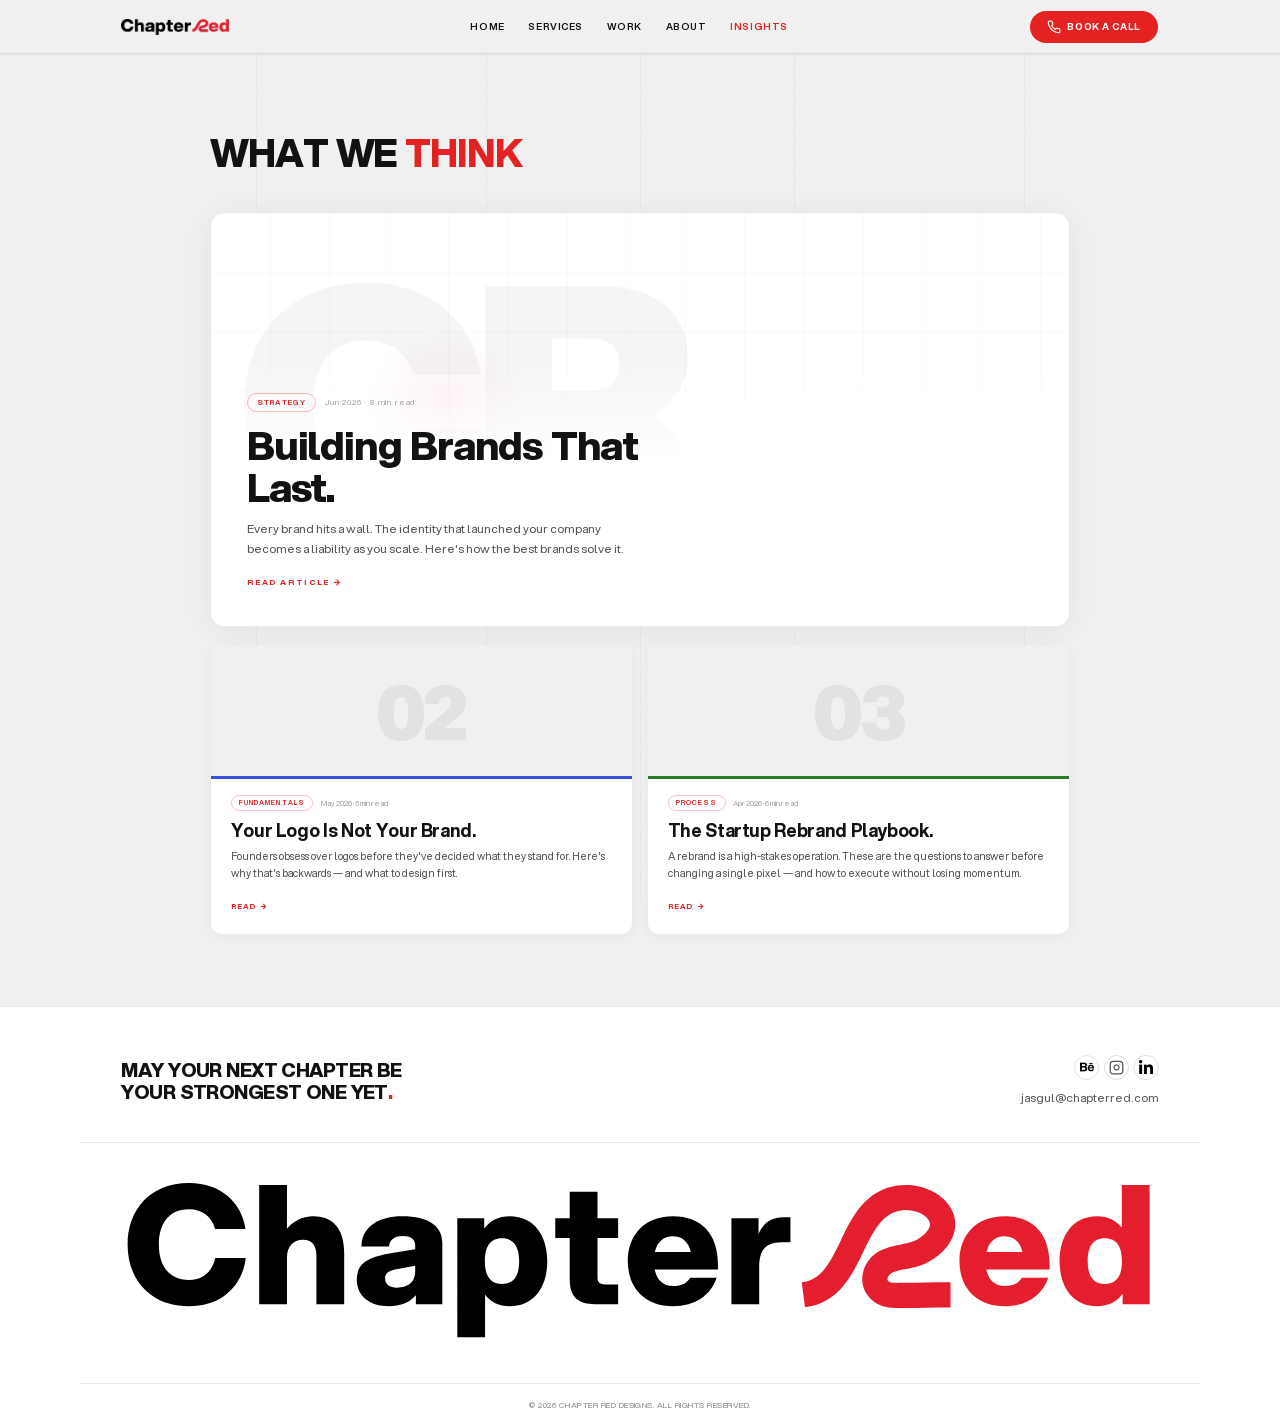
==== commit 93bf2f30: "desktop view complete" ====
--- a/blog/index.html
+++ b/blog/index.html
@@ -29,14 +29,32 @@
               <a class="navbar-link" href="../index.html#services">SERVICES</a>
               <a class="navbar-link" href="../work/index.html">WORK</a>
               <a class="navbar-link" href="../index.html#about">ABOUT</a>
-              <a class="navbar-link" style="color:var(--red)" href="index.html">INSIGHTS</a>
+              <a class="navbar-link" style="color:var(--red)" href="#">INSIGHTS</a>
             </nav>
-            <a href="#" class="btn-call">
+            <a href="../book-a-call.html" class="btn-call">
+              <svg width="14" height="14" viewBox="0 0 24 24" fill="none" stroke="currentColor" stroke-width="2" stroke-linecap="round" stroke-linejoin="round"><path d="M22 16.92v3a2 2 0 0 1-2.18 2 19.79 19.79 0 0 1-8.63-3.07 19.5 19.5 0 0 1-6-6 19.79 19.79 0 0 1-3.07-8.67A2 2 0 0 1 4.11 2h3a2 2 0 0 1 2 1.72c.127.96.361 1.903.7 2.81a2 2 0 0 1-.45 2.11L8.09 9.91a16 16 0 0 0 6 6l1.27-1.27a2 2 0 0 1 2.11-.45c.907.339 1.85.573 2.81.7A2 2 0 0 1 22 16.92z"/></svg>
+              BOOK A CALL
+            </a>
+            <button class="hamburger" id="hamburger" aria-label="Open menu">
+              <span></span><span></span><span></span>
+            </button>
+          </div>
+        </header>
+        <div class="mobile-nav" id="mobile-nav">
+          <div class="mobile-nav-header">
+            <a class="navbar-logo mobile-nav-logo" href="../index.html"><img src="../brand/logo.png" alt="Chapter Red" /></a>
+            <button class="mobile-nav-close" id="mobile-nav-close" aria-label="Close menu">
+              <svg width="20" height="20" viewBox="0 0 24 24" fill="none" stroke="currentColor" stroke-width="2.5" stroke-linecap="round"><line x1="18" y1="6" x2="6" y2="18"/><line x1="6" y1="6" x2="18" y2="18"/></svg>
+            </button>
+          </div>
+          <nav class="mobile-nav-links" id="mobile-nav-links"></nav>
+          <div class="mobile-nav-footer">
+            <a class="btn-call-lg" id="mobile-nav-cta" href="../book-a-call.html">
               <svg width="14" height="14" viewBox="0 0 24 24" fill="none" stroke="currentColor" stroke-width="2" stroke-linecap="round" stroke-linejoin="round"><path d="M22 16.92v3a2 2 0 0 1-2.18 2 19.79 19.79 0 0 1-8.63-3.07 19.5 19.5 0 0 1-6-6 19.79 19.79 0 0 1-3.07-8.67A2 2 0 0 1 4.11 2h3a2 2 0 0 1 2 1.72c.127.96.361 1.903.7 2.81a2 2 0 0 1-.45 2.11L8.09 9.91a16 16 0 0 0 6 6l1.27-1.27a2 2 0 0 1 2.11-.45c.907.339 1.85.573 2.81.7A2 2 0 0 1 22 16.92z"/></svg>
               BOOK A CALL
             </a>
           </div>
-        </header>
+        </div>
 
         <div style="padding-top:4.5rem">
 
@@ -111,61 +129,29 @@
         </div>
 
         <!-- ── Footer ── -->
-        <footer class="footer">
-          <div class="footer-top">
-            <div class="footer-news">
-              <p class="footer-col-label">Newsletter</p>
-              <h3 class="footer-news-heading">Stay in the loop.</h3>
-              <p class="footer-news-desc">Branding insights, tips, and updates delivered straight to your inbox.</p>
-              <div class="news-form">
-                <input type="email" placeholder="your@email.com" />
-                <button>Send
-                  <svg width="12" height="12" viewBox="0 0 24 24" fill="none" stroke="currentColor" stroke-width="2" stroke-linecap="round" stroke-linejoin="round"><line x1="22" y1="2" x2="11" y2="13"/><polygon points="22 2 15 22 11 13 2 9 22 2"/></svg>
-                </button>
-              </div>
-            </div>
-            <div class="footer-col">
-              <p class="footer-col-label">Navigation</p>
-              <ul class="footer-links">
-                <li><a href="../index.html">Home</a></li>
-                <li><a href="../index.html#services">Services</a></li>
-                <li><a href="../work/index.html">Work</a></li>
-                <li><a href="../index.html#about">About</a></li>
-                <li><a href="index.html">Insights</a></li>
-              </ul>
-            </div>
-            <div class="footer-col">
-              <p class="footer-col-label">Contact</p>
-              <div class="footer-contact-list">
-                <div class="footer-contact-item">
-                  <span class="footer-contact-icon">
-                    <svg viewBox="0 0 24 24" fill="none" stroke="currentColor" stroke-width="1.8" stroke-linecap="round" stroke-linejoin="round" width="16" height="16"><rect x="2" y="4" width="20" height="16" rx="2"/><path d="m22 7-8.97 5.7a1.94 1.94 0 0 1-2.06 0L2 7"/></svg>
-                  </span>
-                  <span>jasgul@chapterred.com</span>
-                </div>
-              </div>
-              <div class="footer-divider"></div>
-              <p class="footer-col-label">Follow Us</p>
+                <footer class="footer">
+          <div class="footer-quote-wrap">
+            <p class="footer-quote-text">May your next chapter be your strongest one yet<span class="footer-quote-dot">.</span></p>
+            <div class="footer-right-group">
               <div class="footer-socials">
                 <a href="https://www.behance.net/chapterreddesigns" target="_blank" rel="noopener" aria-label="Behance">
-                  <svg viewBox="0 0 24 24" fill="currentColor" width="16" height="16"><path d="M22 7h-7V5h7v2zm1.726 10c-.442 1.297-2.029 3-5.101 3-3.074 0-5.564-1.729-5.564-5.675 0-3.91 2.325-5.92 5.466-5.92 3.082 0 4.964 1.782 5.375 4.426.078.506.109 1.188.095 2.14H15.97c.13 1.2.836 1.98 2.057 1.98.815 0 1.43-.40 1.71-1.01L23.726 17zm-7.735-4.08h3.938c-.118-1.48-.847-2.003-1.913-2.003-1.094 0-1.8.557-2.025 2.003zM9.519 11.83c.769-.487 1.28-1.348 1.28-2.395 0-2.554-1.924-3.435-4.255-3.435H1v13h5.739c2.427 0 4.755-1.012 4.755-3.757 0-1.391-.706-2.56-1.975-3.413zM3.608 8h2.376c.82 0 1.542.315 1.542 1.298 0 .89-.57 1.37-1.542 1.37H3.608V8zm2.84 7h-2.84v-3.039h2.84c1.044 0 1.776.523 1.776 1.548 0 1.062-.742 1.491-1.776 1.491z"/></svg>
+                  <img src="../brand/behance.png" alt="Behance" width="16" height="16" style="display:block;object-fit:contain" />
                 </a>
                 <a href="https://www.instagram.com/chapterreddesigns/" target="_blank" rel="noopener" aria-label="Instagram">
-                  <svg viewBox="0 0 24 24" fill="none" stroke="currentColor" stroke-width="2" stroke-linecap="round" stroke-linejoin="round" width="16" height="16"><rect x="2" y="2" width="20" height="20" rx="5" ry="5"/><path d="M16 11.37A4 4 0 1 1 12.63 8 4 4 0 0 1 16 11.37z"/><line x1="17.5" y1="6.5" x2="17.51" y2="6.5"/></svg>
+                  <svg viewBox="0 0 24 24" fill="none" stroke="currentColor" stroke-width="2" stroke-linecap="round" stroke-linejoin="round" width="15" height="15"><rect x="2" y="2" width="20" height="20" rx="5" ry="5"/><path d="M16 11.37A4 4 0 1 1 12.63 8 4 4 0 0 1 16 11.37z"/><line x1="17.5" y1="6.5" x2="17.51" y2="6.5"/></svg>
                 </a>
                 <a href="https://www.linkedin.com/company/chapterred/" target="_blank" rel="noopener" aria-label="LinkedIn">
-                  <svg viewBox="0 0 24 24" fill="none" stroke="currentColor" stroke-width="2" stroke-linecap="round" stroke-linejoin="round" width="16" height="16"><path d="M16 8a6 6 0 0 1 6 6v7h-4v-7a2 2 0 0 0-2-2 2 2 0 0 0-2 2v7h-4v-7a6 6 0 0 1 6-6z"/><rect x="2" y="9" width="4" height="12"/><circle cx="4" cy="4" r="2"/></svg>
+                  <img src="../brand/linnkedin.png" alt="LinkedIn" width="16" height="16" style="display:block;object-fit:contain" />
                 </a>
               </div>
+              <a class="footer-email-link" href="mailto:jasgul@chapterred.com">jasgul@chapterred.com</a>
             </div>
           </div>
           <div class="footer-logo-section">
             <img src="../brand/logo-footer.svg" alt="Chapter Red" class="footer-logo-img" />
           </div>
           <div class="footer-bottom">
-            <div class="inner">
-              <p>© 2026 <strong>CHAPTER RED.</strong></p>
-            </div>
+            <p class="footer-copyright">© 2026 CHAPTER RED DESIGNS. All Rights Reserved.</p>
           </div>
         </footer>
 
--- a/styles.css
+++ b/styles.css
@@ -111,12 +111,35 @@
   position: fixed;
   inset: 0;
   z-index: 9999;
-  background: #000;
-  opacity: 1;
-  transition: opacity 0.9s cubic-bezier(0.16, 1, 0.3, 1);
-}
-.intro-overlay video { width: 100%; height: 100%; object-fit: cover; }
-.intro-overlay.hide { opacity: 0; pointer-events: none; }
+  background: #0a0a0a;
+  display: flex;
+  align-items: center;
+  justify-content: center;
+  overflow: hidden;
+  transition: transform 0.65s cubic-bezier(0.76,0,0.24,1);
+}
+.intro-overlay.exit { transform: translateY(-100%); }
+#intro-logo {
+  width: min(540px, 72vw);
+  opacity: 0;
+  transform: scale(1.08);
+  transition: opacity 0.9s cubic-bezier(0.16,1,0.3,1),
+              transform 0.9s cubic-bezier(0.16,1,0.3,1);
+  position: relative;
+  z-index: 2;
+  display: block;
+}
+#intro-logo.show { opacity: 1; transform: scale(1.0); }
+#intro-logo path:not([fill]) { fill: #ffffff; }
+#intro-sweep {
+  position: absolute;
+  inset: 0;
+  background: #e41e2f;
+  transform: translateY(100%);
+  transition: transform 0.55s cubic-bezier(0.76,0,0.24,1);
+  z-index: 3;
+}
+#intro-sweep.flood { transform: translateY(0%); }
 .site-root {
   opacity: 0;
   transition: opacity 1s cubic-bezier(0.16, 1, 0.3, 1);
@@ -227,13 +250,25 @@
 .hero h1 .dark { color: #121212; }
 .hero h1 .red { color: var(--red); }
 .hero-sub {
-  font-size: 0.875rem;
+  font-size: 1.0625rem;
   color: #4F4F4F;
   line-height: 1.625;
   margin-bottom: 1.75rem;
-  max-width: 32.5rem;
-}
-.hero-cta { margin-bottom: 2rem; }
+  max-width: 44rem;
+}
+.hero-cta { margin-bottom: 2rem; display: flex; align-items: center; gap: 1.75rem; flex-wrap: wrap; }
+.btn-text-link {
+  display: inline-flex;
+  align-items: center;
+  font-size: 0.8125rem;
+  font-weight: 600;
+  color: #888;
+  letter-spacing: 0.01em;
+  padding-bottom: 0.3rem;
+  border-bottom: 1.5px solid #ccc;
+  transition: color 0.2s, border-color 0.2s;
+}
+.btn-text-link:hover { color: #121212; border-color: #121212; }
 .btn-call-lg {
   display: inline-flex;
   align-items: center;
@@ -306,17 +341,19 @@
 /* ==========================================================================
    SHOWREEL
    ========================================================================== */
-.showreel { position: relative; width: 100%; background: #F0F0F0; padding: 6rem 0; }
+.showreel { position: relative; width: 100%; background: #F0F0F0; padding: 4rem 0; }
 .showreel-frame {
   position: relative;
-  width: 100%;
+  width: 92vw;
+  margin: 0 auto;
+  aspect-ratio: 16/9;
   overflow: hidden;
   box-shadow: 0 25px 50px -12px rgba(0, 0, 0, 0.25);
   transform: scale(0.35);
   border-radius: 1.25rem;
   will-change: transform, border-radius;
 }
-.showreel-frame video { width: 100%; height: auto; display: block; }
+.showreel-frame video { width: 100%; height: 100%; object-fit: cover; display: block; }
 .showreel-controls {
   position: absolute;
   bottom: 1.25rem; left: 0; right: 0;
@@ -364,14 +401,48 @@
   margin: 0 auto;
   padding: 0 3.5rem;
 }
-.why-sticky p {
+#why-text {
   font-weight: 700;
   line-height: 1.25;
-  font-size: clamp(1.75rem, 3.4vw, 3.375rem);
+  font-size: clamp(1.375rem, 2.6vw, 2.625rem);
   letter-spacing: -0.019rem;
   text-align: center;
+  text-transform: uppercase;
 }
 .why-sticky .word { color: #A1A1A1; opacity: 0.15; transition: color 0.15s linear, opacity 0.15s linear; }
+.why-q-open, .why-q-close {
+  font-family: Georgia, 'Times New Roman', serif;
+  font-size: clamp(4rem, 8vw, 7.5rem);
+  font-weight: 900;
+  color: #E42222;
+  line-height: 0.75;
+  opacity: 0.15;
+}
+.why-q-open { margin-bottom: 1rem; }
+.why-foot {
+  display: flex;
+  flex-direction: column;
+  align-items: flex-end;
+  margin-top: 3rem;
+}
+.why-q-close { margin-bottom: 0.5rem; }
+.why-attribution { opacity: 0.15; text-align: right; }
+.why-name {
+  font-family: 'Aspekta', sans-serif;
+  font-size: clamp(1.5rem, 2.5vw, 2.125rem);
+  font-weight: 800;
+  color: #E42222;
+  letter-spacing: 0.04em;
+}
+.why-founder {
+  font-family: 'Aspekta', sans-serif;
+  font-size: 0.625rem;
+  font-weight: 600;
+  letter-spacing: 0.14em;
+  text-transform: uppercase;
+  color: #A1A1A1;
+  margin-top: 0.2rem;
+}
 
 /* ==========================================================================
    PROCESS
@@ -432,8 +503,8 @@
 .process-card:hover p { color: rgba(255,255,255,0.6); }
 @media (min-width: 1024px) {
   .process-grid { flex-direction: row; align-items: flex-start; gap: 4rem; }
-  .process-left { width: 34%; position: sticky; top: 7rem; }
-  .process-steps { width: 66%; }
+  .process-left { width: 50%; position: sticky; top: 7rem; }
+  .process-steps { width: 50%; }
 }
 
 /* ==========================================================================
@@ -463,7 +534,6 @@
   gap: 1.25rem;
 }
 @media (min-width: 640px) { .reviews-grid { grid-template-columns: repeat(2, 1fr); } }
-@media (min-width: 1024px) { .reviews-grid { grid-template-columns: repeat(3, 1fr); } }
 .review-card {
   position: relative;
   background: #fff;
@@ -494,8 +564,8 @@
 }
 .review-avatar { width: 2.25rem; height: 2.25rem; border-radius: 50%; flex-shrink: 0; }
 .review-foot .info { flex: 1; min-width: 0; }
-.review-foot .name { font-weight: 700; font-size: 0.875rem; color: #121212; }
-.review-foot .role { font-size: 0.6875rem; text-transform: uppercase; letter-spacing: 0.1em; color: #A1A1A1; }
+.review-foot .name { font-weight: 700; font-size: 0.875rem; color: #121212; font-family: 'Aspekta', sans-serif; }
+.review-foot .role { font-size: 0.6875rem; text-transform: uppercase; letter-spacing: 0.1em; color: #A1A1A1; font-family: 'Aspekta', sans-serif; }
 
 /* ==========================================================================
    TEAM
@@ -663,114 +733,77 @@
 /* ==========================================================================
    FOOTER
    ========================================================================== */
-.footer { background: var(--bg-page, #F0F0F0); border-top: 1px solid rgba(0,0,0,0.08); }
-.footer-top {
-  display: grid;
-  grid-template-columns: 1fr;
+.footer { background: #fff; border-top: 1px solid rgba(0,0,0,0.08); font-family: 'Aspekta', sans-serif; }
+
+.footer-quote-wrap {
   max-width: 94.5rem;
   margin: 0 auto;
-  padding: 0 3.5rem;
-}
-.footer-news {
-  padding: 3.5rem 0;
+  padding: clamp(2.5rem, 5vw, 4rem) 3.5rem clamp(2rem, 3.5vw, 3rem);
+  display: flex;
+  align-items: center;
+  justify-content: space-between;
+  gap: 2rem;
+}
+.footer-quote-text {
+  font-size: clamp(1rem, 1.8vw, 1.625rem);
+  font-weight: 800;
+  letter-spacing: -0.03em;
+  line-height: 1.1;
+  color: #121212;
+  max-width: 28ch;
+  text-wrap: balance;
+  text-transform: uppercase;
+}
+.footer-quote-dot { color: #E42222; }
+
+.footer-mid {
+  max-width: 94.5rem;
+  margin: 0 auto;
+  padding: 1.25rem 3.5rem;
+  display: flex;
+  align-items: center;
+  justify-content: space-between;
+  flex-wrap: wrap;
+  gap: 1rem;
+  border-top: 1px solid rgba(0,0,0,0.08);
   border-bottom: 1px solid rgba(0,0,0,0.08);
 }
-.footer-news-heading { font-size: clamp(1.625rem, 2.8vw, 2.375rem); font-weight: 700; color: #121212; margin: 0.625rem 0 0.75rem; line-height: 1.15; }
-.footer-news-desc { font-size: 0.875rem; color: #6B6B6B; margin-bottom: 1.75rem; line-height: 1.65; max-width: 23.75rem; }
-.footer-socials { display: flex; align-items: center; gap: 0.5rem; }
+
+.footer-nav-row { display: flex; align-items: center; gap: clamp(1rem, 2.5vw, 2rem); flex-wrap: wrap; }
+.footer-nav-row a { font-size: 0.9375rem; font-weight: 500; color: #555; transition: color 0.2s; }
+.footer-nav-row a:hover { color: #121212; }
+
+.footer-right-group { display: flex; flex-direction: column; align-items: flex-end; gap: 0.75rem; }
+.footer-socials { display: flex; align-items: center; gap: 0.375rem; }
 .footer-socials a {
-  width: 2.5rem; height: 2.5rem;
+  width: 2.125rem; height: 2.125rem;
   border-radius: 50%;
-  border: 1px solid rgba(0,0,0,0.14);
+  border: 1px solid rgba(0,0,0,0.12);
   display: flex; align-items: center; justify-content: center;
-  color: #4F4F4F;
+  color: #555;
   transition: border-color 0.2s, color 0.2s, background 0.2s;
 }
 .footer-socials a:hover { border-color: #121212; color: #121212; background: rgba(0,0,0,0.04); }
-.footer-col {
-  padding: 2.5rem 0;
-  border-bottom: 1px solid rgba(0,0,0,0.08);
-}
-.footer-col-label { font-size: 0.6875rem; font-weight: 600; text-transform: uppercase; letter-spacing: 0.1em; color: #E42222; margin-bottom: 1.25rem; }
-.footer-divider { border-top: 1px solid rgba(0,0,0,0.08); margin: 1.5rem 0; }
-.footer-links { display: flex; flex-direction: column; gap: 0.875rem; list-style: none; }
-.footer-links a { font-size: clamp(1rem, 1.8vw, 1.25rem); font-weight: 400; color: #121212; transition: opacity 0.2s; }
-.footer-links a:hover { opacity: 0.5; }
-.footer-contact-list { display: flex; flex-direction: column; gap: 1rem; }
-.footer-contact-item { display: flex; align-items: flex-start; gap: 0.75rem; }
-.footer-contact-icon {
-  width: 2.25rem; height: 2.25rem; flex-shrink: 0;
-  background: rgba(0,0,0,0.06);
-  border-radius: 0.5rem;
-  display: flex; align-items: center; justify-content: center;
-  color: #4F4F4F;
-}
-.footer-contact-item span:last-child { font-size: 0.875rem; color: #4F4F4F; line-height: 1.55; padding-top: 0.5rem; }
-.news-form {
-  display: flex; align-items: center;
-  border: 1px solid rgba(0, 0, 0, 0.14);
-  border-radius: 9999px;
-  overflow: hidden;
-  padding: 0.25rem 0.25rem 0.25rem 1.125rem;
-  background: #fff;
-}
-.news-form input { flex: 1; background: transparent; font-size: 0.8125rem; outline: none; border: none; color: #121212; min-width: 0; }
-.news-form input::placeholder { color: #A1A1A1; }
-.news-form button {
-  background: #121212; color: #fff;
-  border-radius: 9999px;
-  padding: 0.5625rem 1.25rem;
-  font-size: 0.8125rem; font-weight: 500;
-  display: flex; align-items: center; gap: 0.375rem;
-  transition: background 0.2s;
-  white-space: nowrap;
-}
-.news-form button:hover { background: #2a2a2a; }
+.footer-email-link { font-size: 1rem; color: #555; transition: color 0.2s; }
+.footer-email-link:hover { color: #121212; }
+
 .footer-logo-section {
   border-top: 1px solid rgba(0,0,0,0.08);
   border-bottom: 1px solid rgba(0,0,0,0.08);
-  padding: clamp(2rem, 5vw, 3.75rem) 3.5rem;
+  padding: clamp(1.5rem, 4vw, 3rem) 3.5rem;
   max-width: 94.5rem;
   margin: 0 auto;
   box-sizing: border-box;
 }
-.footer-logo-img {
-  width: 100%;
-  height: auto;
-  display: block;
-  user-select: none;
-}
-.footer-bottom { }
-.footer-bottom .inner {
-  max-width: 94.5rem; margin: 0 auto;
-  padding: 1.125rem 3.5rem;
-  display: flex; align-items: center;
-}
-.footer-bottom p { font-size: 0.75rem; color: #8C8C8C; }
-.footer-bottom strong { font-weight: 700; color: #121212; }
-@media (min-width: 900px) {
-  .footer-top {
-    grid-template-columns: 2fr 1fr 1fr;
-    gap: 0;
-    border-bottom: 1px solid rgba(0,0,0,0.1);
-  }
-  .footer-top .footer-news {
-    padding: 3.5rem 3.5rem 3.5rem 0;
-    border-bottom: none;
-  }
-  .footer-top .footer-col:first-of-type {
-    padding: 3.5rem 3rem;
-    border-bottom: none;
-    border-left: 1px solid rgba(0,0,0,0.1);
-  }
-  .footer-top .footer-col:last-of-type {
-    padding: 3.5rem 3rem;
-    border-bottom: none;
-    border-left: 1px solid rgba(0,0,0,0.1);
-  }
-  .footer-logo-section { border-top: none; }
-}
-.footer { font-family: 'Aspekta', sans-serif; }
+.footer-logo-img { width: 100%; height: auto; display: block; user-select: none; }
+
+.footer-bottom {
+  max-width: 94.5rem;
+  margin: 0 auto;
+  padding: 1.25rem 3.5rem;
+  text-align: center;
+}
+.footer-copyright { font-size: 0.6875rem; font-weight: 500; letter-spacing: 0.06em; text-transform: uppercase; color: #9B9B9B; }
 
 /* ==========================================================================
    SELECTED WORK (desktop scroll animation + mobile stack)
@@ -784,7 +817,7 @@
   position: sticky; top: 0;
   height: 100vh; width: 100%;
   display: flex; flex-direction: column; align-items: center; justify-content: center;
-  overflow: hidden;
+  overflow: clip;
   background: #F0F0F0;
 }
 .work-heading {
@@ -803,27 +836,14 @@
   height: clamp(12.5rem, 19vw, 17.5rem);
   border-radius: 0.875rem; overflow: hidden;
   border: 1px solid rgba(17, 17, 16, 0.10);
-  box-shadow: 0 28px 64px rgba(17,17,16,.12), 0 12px 24px rgba(17,17,16,.08), 0 2px 4px rgba(17,17,16,.04);
   background: #ECEAE5;
   transform: translate(-50%, -50%);
   color: #121212;
   pointer-events: none;
-  transition: box-shadow 0.4s cubic-bezier(0.16,1,0.3,1), scale 0.3s cubic-bezier(0.16,1,0.3,1);
-}
-.work-card:hover {
-  scale: 1.04;
-  box-shadow: 0 40px 80px rgba(17,17,16,.18), 0 16px 32px rgba(17,17,16,.12), 0 4px 8px rgba(17,17,16,.06);
-}
-.work-card .overlay {
-  position: absolute; inset: 0;
-  display: flex; align-items: center; justify-content: center;
-  background: rgba(0, 0, 0, 0.38);
-  opacity: 0;
-  transition: opacity 0.25s ease;
-  z-index: 3;
-}
-.work-card:hover .overlay { opacity: 1; }
-.work-card .overlay span { color: #fff; font-size: 0.625rem; font-weight: 600; letter-spacing: 0.18em; text-transform: uppercase; }
+  transition: scale 0.3s cubic-bezier(0.16,1,0.3,1);
+}
+.work-card:hover { scale: 1.04; }
+.work-card .overlay { display: none; }
 
 .work-mobile { background: #F0F0F0; border-bottom: 1px solid rgba(0,0,0,0.08); padding: 3.5rem 1.5rem 4.5rem; display: none; }
 .work-mobile h2 {
@@ -836,24 +856,12 @@
   border-radius: 0.875rem; overflow: hidden;
   height: 12.5rem;
   border: 1px solid rgba(17, 17, 16, 0.10);
-  box-shadow: 0 8px 28px rgba(17,17,16,.08), 0 2px 6px rgba(17,17,16,.04);
   background: #ECEAE5;
   color: #121212; position: relative;
-  transition: box-shadow 0.3s ease, scale 0.3s cubic-bezier(0.16,1,0.3,1);
-}
-.work-mcard:hover {
-  scale: 1.02;
-  box-shadow: 0 16px 40px rgba(17,17,16,.14), 0 4px 10px rgba(17,17,16,.08);
-}
-.work-mcard .overlay {
-  position: absolute; inset: 0;
-  display: flex; align-items: center; justify-content: center;
-  background: rgba(0, 0, 0, 0.38);
-  opacity: 0;
-  transition: opacity 0.25s ease;
-}
-.work-mcard:hover .overlay { opacity: 1; }
-.work-mcard .overlay span { color: #fff; font-size: 0.5625rem; font-weight: 600; letter-spacing: 0.18em; text-transform: uppercase; }
+  transition: scale 0.3s cubic-bezier(0.16,1,0.3,1);
+}
+.work-mcard:hover { scale: 1.02; }
+.work-mcard .overlay { display: none; }
 
 @media (max-width: 1199px) {
   .work-desktop { display: none; }
@@ -912,25 +920,26 @@
 .service-text.light { background: #fff; }
 .service-text.dark { background: #121212; }
 .service-text h3 {
-  font-size: clamp(1.375rem, 2.4vw, 2.125rem);
-  font-weight: 700; letter-spacing: -0.02em; line-height: 1.15;
-  margin-bottom: 0.875rem;
+  font-size: clamp(1.5rem, 2.4vw, 2.25rem);
+  font-weight: 800; letter-spacing: -0.03em; line-height: 1.1;
+  margin-bottom: 1rem;
 }
 .service-text.light h3 { color: #121212; }
 .service-text.dark h3 { color: #fff; }
 .service-text .service-sub {
-  font-size: 0.875rem; font-weight: 400; line-height: 1.65;
+  font-size: clamp(1rem, 1.4vw, 1.125rem); font-weight: 550; line-height: 1.6;
   margin-bottom: 1.25rem;
 }
-.service-text.light .service-sub { color: #888; }
-.service-text.dark .service-sub { color: rgba(255,255,255,0.45); }
+.service-text.light .service-sub { color: #555; }
+.service-text.dark .service-sub { color: rgba(255,255,255,0.6); }
 .service-text .service-body {
-  font-size: clamp(0.9375rem, 1.4vw, 1.125rem);
-  font-weight: 600; line-height: 1.5; letter-spacing: -0.01em;
-}
-.service-text.light .service-body { color: #2a2a2a; }
-.service-text.dark .service-body { color: rgba(255,255,255,0.85); }
+  font-size: clamp(0.875rem, 1.1vw, 0.9375rem);
+  font-weight: 400; line-height: 1.7;
+}
+.service-text.light .service-body { color: #888; }
+.service-text.dark .service-body { color: rgba(255,255,255,0.45); }
 .service-image { flex: 1; overflow: hidden; }
+.service-image img { width: 100%; height: 100%; object-fit: cover; display: block; }
 .placeholder-visual {
   width: 100%; height: 100%;
   background: #F0F0F0;
@@ -941,8 +950,111 @@
   font-size: 0.6875rem; font-weight: 600; letter-spacing: 0.18em; text-transform: uppercase; color: #A1A1A1;
 }
 
+/* ── Hamburger button ──────────────────────────────────────────────────────── */
+.hamburger {
+  display: none;
+  flex-direction: column;
+  justify-content: center;
+  gap: 5px;
+  background: none;
+  border: none;
+  cursor: pointer;
+  padding: 4px;
+  flex-shrink: 0;
+}
+.hamburger span {
+  display: block;
+  width: 22px;
+  height: 2px;
+  background: #121212;
+  border-radius: 2px;
+  transition: transform 0.25s, opacity 0.25s;
+}
+
+/* ── Mobile nav overlay ────────────────────────────────────────────────────── */
+.mobile-nav {
+  position: fixed;
+  inset: 0;
+  z-index: 200;
+  background: #F0F0F0;
+  display: flex;
+  flex-direction: column;
+  opacity: 0;
+  pointer-events: none;
+  transform: translateX(12px);
+  transition: opacity 0.22s, transform 0.22s cubic-bezier(0.16,1,0.3,1);
+}
+.mobile-nav.open {
+  opacity: 1;
+  pointer-events: all;
+  transform: translateX(0);
+}
+.mobile-nav-header {
+  display: flex;
+  align-items: center;
+  justify-content: space-between;
+  height: 4.5rem;
+  padding: 0 1.5rem;
+  border-bottom: 1px solid rgba(0,0,0,0.1);
+  flex-shrink: 0;
+}
+.mobile-nav-header .navbar-logo img { height: 1.375rem; width: auto; }
+.mobile-nav-close {
+  background: none;
+  border: none;
+  cursor: pointer;
+  padding: 4px;
+  color: #121212;
+  display: flex;
+  align-items: center;
+  justify-content: center;
+}
+.mobile-nav-links {
+  flex: 1;
+  display: flex;
+  flex-direction: column;
+  justify-content: center;
+  gap: 0;
+  padding: 0 1.5rem;
+}
+.mobile-nav-link {
+  font-family: 'Aspekta', sans-serif;
+  font-size: clamp(2rem, 8vw, 2.5rem);
+  font-weight: 800;
+  color: #121212;
+  letter-spacing: -0.02em;
+  text-decoration: none;
+  padding: 0.6rem 0;
+  transition: color 0.15s;
+  display: block;
+  border-bottom: 1px solid rgba(0,0,0,0.06);
+}
+.mobile-nav-link:last-child { border-bottom: none; }
+.mobile-nav-link:hover { color: var(--red); }
+.mobile-nav-footer {
+  padding: 1.5rem;
+  border-top: 1px solid rgba(0,0,0,0.1);
+}
+.mobile-nav-footer .btn-call-lg { width: 100%; justify-content: center; }
+
+@media (min-width: 768px) {
+  .hamburger { display: none !important; }
+  .mobile-nav { display: none !important; }
+}
+
 /* ── Responsive horizontal padding (mobile / tablet) ──────────────────────── */
 @media (max-width: 767px) {
+  .hamburger { display: flex; }
+  /* Hero — spread content to fill full mobile height */
+  .hero-inner {
+    justify-content: space-between;
+    padding-top: 2rem;
+    padding-bottom: 2rem;
+  }
+  .hero-logo { margin-bottom: 0; }
+  .hero h1 { margin-bottom: 0; }
+  .hero-sub { margin-bottom: 0; }
+  .hero-cta { margin-bottom: 0; justify-content: center; }
   .why-inner, .process, .reviews, .team, .faq {
     padding-left: 1.5rem;
     padding-right: 1.5rem;
@@ -950,9 +1062,10 @@
   .contact-inner { padding-left: 1.5rem; padding-right: 1.5rem; }
   .services-container { padding-left: 1.5rem; padding-right: 1.5rem; }
   .services-header-inner { padding-left: 1.5rem; padding-right: 1.5rem; }
-  .footer-top { padding: 0 1.5rem; }
-  .footer-bottom .inner { padding-left: 1.5rem; padding-right: 1.5rem; }
+  .footer-quote-wrap { padding-left: 1.5rem; padding-right: 1.5rem; flex-direction: column; align-items: flex-start; }
+  .footer-bottom { padding-left: 1.5rem; padding-right: 1.5rem; }
   .footer-logo-section { padding-left: 1.5rem; padding-right: 1.5rem; }
+  .footer-right-group { align-items: flex-start; }
 }
 @media (min-width: 768px) and (max-width: 1023px) {
   .why-inner, .process, .reviews, .team, .faq {
@@ -962,72 +1075,82 @@
   .contact-inner { padding-left: 2.5rem; padding-right: 2.5rem; }
   .services-container { padding-left: 2.5rem; padding-right: 2.5rem; }
   .services-header-inner { padding-left: 2.5rem; padding-right: 2.5rem; }
-  .footer-top { padding: 0 2.5rem; }
-  .footer-bottom .inner { padding-left: 2.5rem; padding-right: 2.5rem; }
+  .footer-quote-wrap { padding-left: 2.5rem; padding-right: 2.5rem; }
+  .footer-bottom { padding-left: 2.5rem; padding-right: 2.5rem; }
   .footer-logo-section { padding-left: 2.5rem; padding-right: 2.5rem; }
 }
 
 /* ── Work page grid ── */
 .wgrid {
   display: grid;
-  grid-template-columns: repeat(3, 1fr);
-  gap: 1rem;
+  grid-template-columns: repeat(2, 1fr);
+  gap: 1.25rem;
   max-width: 80rem;
   margin: 0 auto;
   padding: 0 clamp(1.5rem, 5vw, 3.75rem) 6rem;
 }
 @media (max-width: 767px) { .wgrid { grid-template-columns: 1fr; } }
-@media (min-width: 768px) and (max-width: 1023px) { .wgrid { grid-template-columns: repeat(2, 1fr); } }
 
 .wgrid-card {
-  position: relative;
-  border-radius: 1rem;
+  border-radius: 1.25rem;
   overflow: hidden;
-  aspect-ratio: 4 / 3;
-  background: #E8E6E1;
-  border: 1px solid rgba(0, 0, 0, 0.08);
+  background: #fff;
+  border: 1px solid rgba(0,0,0,0.08);
   text-decoration: none;
   color: #121212;
+  display: flex;
+  flex-direction: column;
+  transition: transform 0.3s cubic-bezier(0.16, 1, 0.3, 1), box-shadow 0.3s;
+}
+.wgrid-card:hover {
+  transform: translateY(-0.25rem);
+  box-shadow: 0 24px 64px rgba(0,0,0,0.13);
+}
+.wgrid-card-bg {
+  width: 100%;
+  aspect-ratio: 16 / 10;
+  overflow: hidden;
+  flex-shrink: 0;
+}
+.wgrid-card-bg img {
+  width: 100%;
+  height: 100%;
+  object-fit: cover;
   display: block;
-  transition: transform 0.3s cubic-bezier(0.16, 1, 0.3, 1), box-shadow 0.3s;
-}
-.wgrid-card:not(.wgrid-card--empty):hover {
-  transform: translateY(-0.25rem);
-  box-shadow: 0 20px 60px rgba(0, 0, 0, 0.12);
-}
-.wgrid-card-bg {
-  position: absolute;
-  inset: 0;
-  overflow: hidden;
-}
+  transition: transform 0.5s cubic-bezier(0.16, 1, 0.3, 1);
+}
+.wgrid-card:hover .wgrid-card-bg img { transform: scale(1.04); }
 .wgrid-card-info {
-  position: absolute;
-  bottom: 0; left: 0; right: 0;
-  padding: 1rem 1.25rem 1.25rem;
-  background: linear-gradient(to top, rgba(240, 240, 240, 0.96) 0%, transparent 100%);
-}
-.wgrid-card-cat {
-  display: block;
-  font-size: 0.625rem;
-  font-weight: 600;
-  letter-spacing: 0.14em;
-  text-transform: uppercase;
-  color: #E42222;
-  margin-bottom: 0.25rem;
+  display: flex;
+  align-items: center;
+  justify-content: space-between;
+  gap: 1rem;
+  padding: 1.125rem 1.375rem;
+  background: #fff;
+  border-top: 1px solid rgba(0,0,0,0.07);
 }
 .wgrid-card-name {
   font-family: 'Aspekta', sans-serif;
-  font-size: clamp(0.9375rem, 1.8vw, 1.25rem);
+  font-size: clamp(1.0625rem, 1.8vw, 1.375rem);
   font-weight: 700;
-  letter-spacing: -0.02em;
+  letter-spacing: -0.025em;
   color: #121212;
   margin: 0;
   line-height: 1.2;
 }
-.wgrid-card--empty {
-  opacity: 0.35;
-  pointer-events: none;
-}
+.wgrid-card-arrow {
+  width: 2.375rem;
+  height: 2.375rem;
+  border-radius: 0.625rem;
+  background: #121212;
+  display: flex;
+  align-items: center;
+  justify-content: center;
+  color: #fff;
+  flex-shrink: 0;
+  transition: background 0.2s;
+}
+.wgrid-card:hover .wgrid-card-arrow { background: #E42222; }
 
 .work-page-header {
   max-width: 80rem;
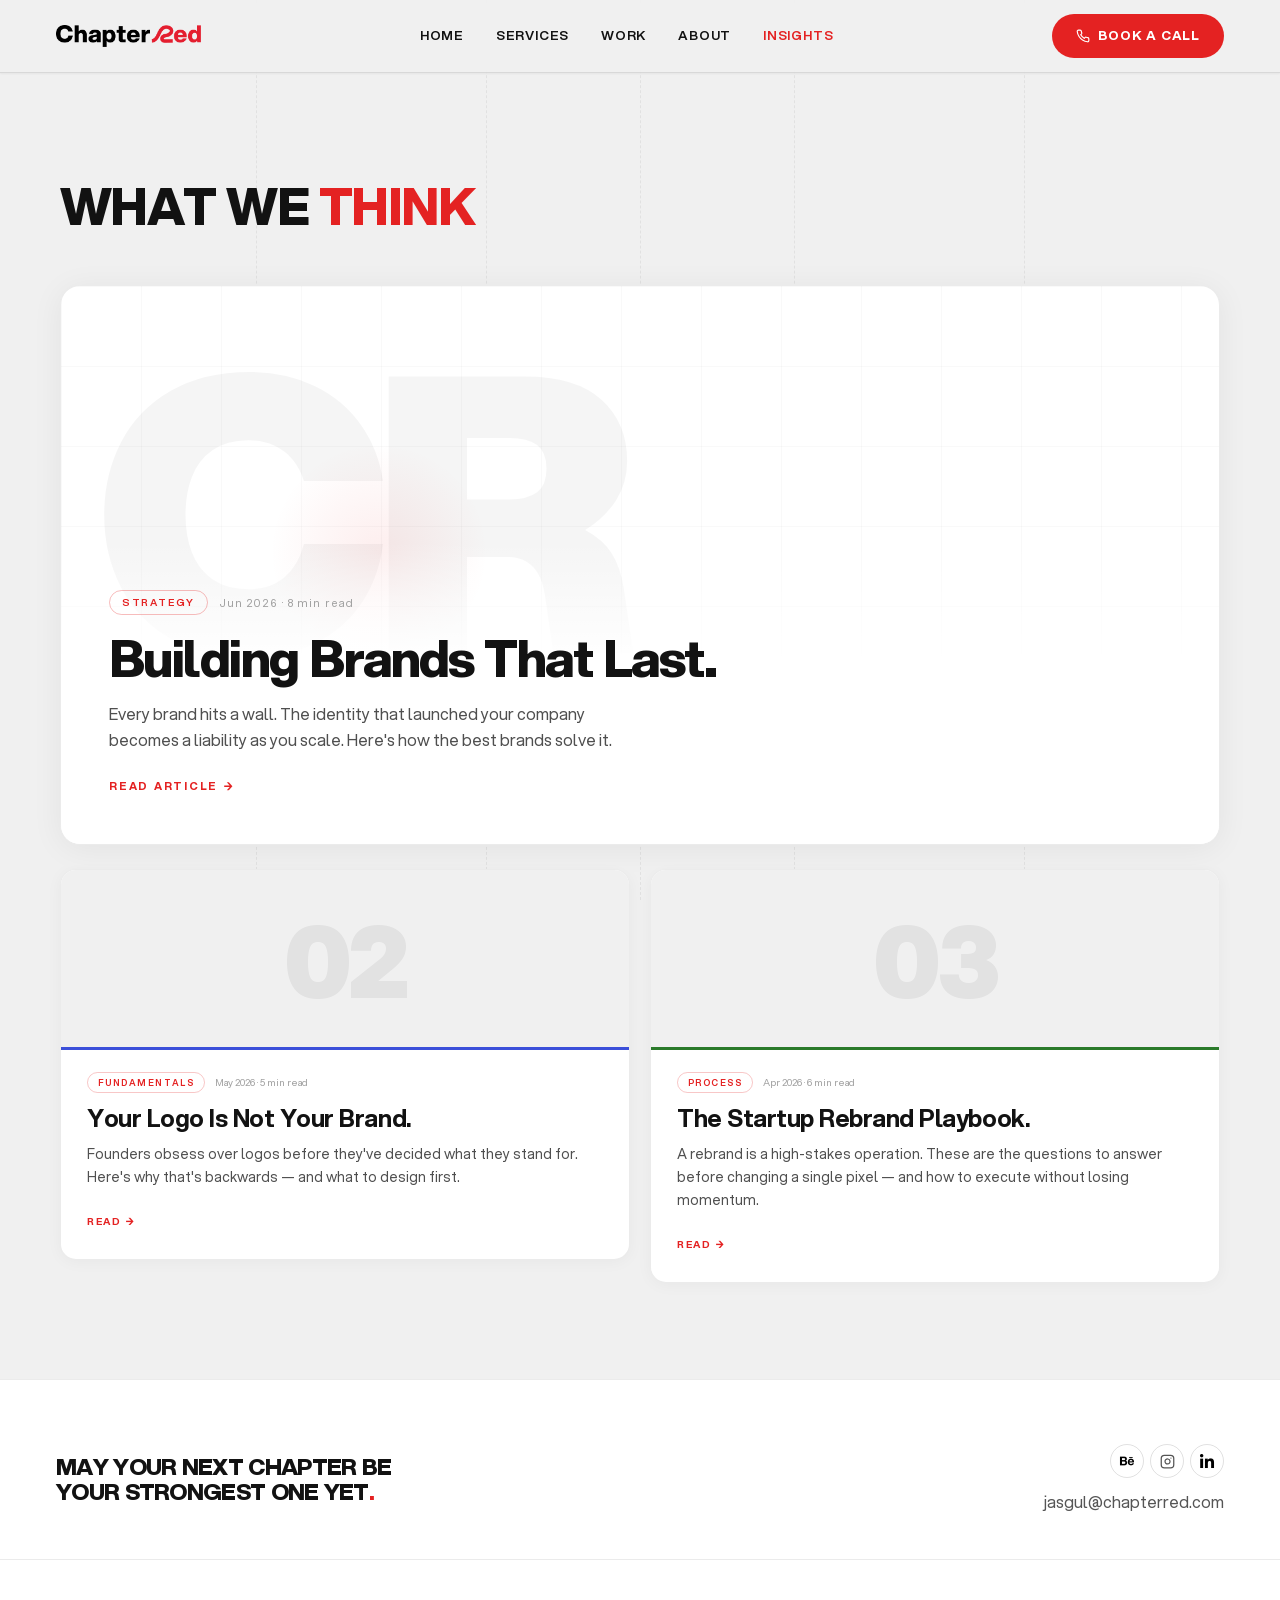
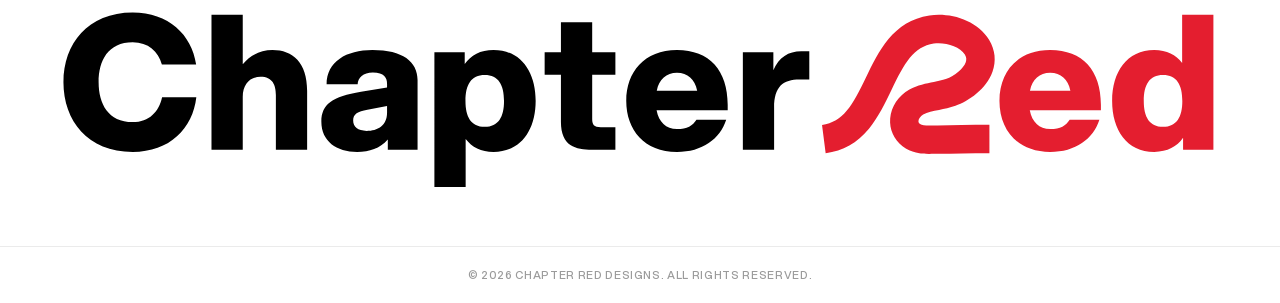
==== commit 3e15fc6f: "domain adjustments" ====
--- a/blog/index.html
+++ b/blog/index.html
@@ -5,6 +5,7 @@
   <meta name="viewport" content="width=device-width, initial-scale=1.0" />
   <title>Insights — Chapter Red</title>
   <meta name="description" content="Insights from Chapter Red — branding strategy, identity and process." />
+  <link rel="canonical" href="https://chapterred.com/blog/" />
   <link rel="icon" href="../vector.png" />
   <link rel="stylesheet" href="../styles.css" />
 </head>
--- a/styles.css
+++ b/styles.css
@@ -33,7 +33,7 @@
 * { margin: 0; padding: 0; }
 
 html {
-  font-size: clamp(10px, 0.9259vw, 16px);
+  font-size: 16px;
   background: var(--bg-page);
   -webkit-font-smoothing: antialiased;
   -moz-osx-font-smoothing: grayscale;
@@ -65,7 +65,7 @@
   font-weight: 700;
   line-height: 1.1;
   letter-spacing: -0.125rem;
-  font-size: clamp(2.25rem, 4.5vw, 3.625rem);
+  font-size: clamp(36px, 4.5vw, 58px);
 }
 .heading-2 .dark { color: #121212; }
 .heading-2 .red { color: var(--red); }
@@ -244,7 +244,7 @@
   text-transform: uppercase;
   line-height: 0.92;
   margin-bottom: 1.25rem;
-  font-size: clamp(1.875rem, 4.5vw, 4.1875rem);
+  font-size: clamp(30px, 4.5vw, 67px);
   letter-spacing: -0.01em;
 }
 .hero h1 .dark { color: #121212; }
@@ -404,7 +404,7 @@
 #why-text {
   font-weight: 700;
   line-height: 1.25;
-  font-size: clamp(1.375rem, 2.6vw, 2.625rem);
+  font-size: clamp(22px, 2.6vw, 42px);
   letter-spacing: -0.019rem;
   text-align: center;
   text-transform: uppercase;
@@ -412,7 +412,7 @@
 .why-sticky .word { color: #A1A1A1; opacity: 0.15; transition: color 0.15s linear, opacity 0.15s linear; }
 .why-q-open, .why-q-close {
   font-family: Georgia, 'Times New Roman', serif;
-  font-size: clamp(4rem, 8vw, 7.5rem);
+  font-size: clamp(64px, 8vw, 120px);
   font-weight: 900;
   color: #E42222;
   line-height: 0.75;
@@ -429,7 +429,7 @@
 .why-attribution { opacity: 0.15; text-align: right; }
 .why-name {
   font-family: 'Aspekta', sans-serif;
-  font-size: clamp(1.5rem, 2.5vw, 2.125rem);
+  font-size: clamp(24px, 2.5vw, 34px);
   font-weight: 800;
   color: #E42222;
   letter-spacing: 0.04em;
@@ -660,7 +660,7 @@
   font-weight: 700;
   line-height: 1.1;
   margin-bottom: 1.25rem;
-  font-size: clamp(1.75rem, 3.2vw, 2.625rem);
+  font-size: clamp(28px, 3.2vw, 42px);
   letter-spacing: -0.02em;
 }
 .contact-left p { font-size: 0.9375rem; color: #4F4F4F; line-height: 1.625; margin-bottom: 2rem; max-width: 22.5rem; }
@@ -745,7 +745,7 @@
   gap: 2rem;
 }
 .footer-quote-text {
-  font-size: clamp(1rem, 1.8vw, 1.625rem);
+  font-size: clamp(16px, 1.8vw, 26px);
   font-weight: 800;
   letter-spacing: -0.03em;
   line-height: 1.1;
@@ -821,7 +821,7 @@
   background: #F0F0F0;
 }
 .work-heading {
-  position: absolute; top: 8.125rem; left: 0; right: 0;
+  position: absolute; top: clamp(5.5rem, 10vh, 8.125rem); left: 0; right: 0;
   max-width: 94.5rem; margin: 0 auto; padding: 0 3.5rem;
   z-index: 5; pointer-events: none;
 }
@@ -847,7 +847,7 @@
 
 .work-mobile { background: #F0F0F0; border-bottom: 1px solid rgba(0,0,0,0.08); padding: 3.5rem 1.5rem 4.5rem; display: none; }
 .work-mobile h2 {
-  font-size: clamp(2.25rem, 4.5vw, 3.625rem); font-weight: 700; line-height: 1.08;
+  font-size: clamp(36px, 4.5vw, 58px); font-weight: 700; line-height: 1.08;
   letter-spacing: -0.125rem; margin: 0 0 2.25rem;
 }
 .work-mobile-list { display: flex; flex-direction: column; gap: 0.75rem; }
@@ -877,7 +877,7 @@
 
 /* Small mobile: tighten heading */
 @media (max-width: 480px) {
-  .work-mobile h2 { font-size: clamp(1.75rem, 8vw, 2.25rem); letter-spacing: -0.0625rem; }
+  .work-mobile h2 { font-size: clamp(28px, 8vw, 36px); letter-spacing: -0.0625rem; }
 }
 
 /* ==========================================================================
@@ -920,20 +920,20 @@
 .service-text.light { background: #fff; }
 .service-text.dark { background: #121212; }
 .service-text h3 {
-  font-size: clamp(1.5rem, 2.4vw, 2.25rem);
+  font-size: clamp(24px, 2.4vw, 36px);
   font-weight: 800; letter-spacing: -0.03em; line-height: 1.1;
   margin-bottom: 1rem;
 }
 .service-text.light h3 { color: #121212; }
 .service-text.dark h3 { color: #fff; }
 .service-text .service-sub {
-  font-size: clamp(1rem, 1.4vw, 1.125rem); font-weight: 550; line-height: 1.6;
+  font-size: clamp(16px, 1.4vw, 18px); font-weight: 550; line-height: 1.6;
   margin-bottom: 1.25rem;
 }
 .service-text.light .service-sub { color: #555; }
 .service-text.dark .service-sub { color: rgba(255,255,255,0.6); }
 .service-text .service-body {
-  font-size: clamp(0.875rem, 1.1vw, 0.9375rem);
+  font-size: clamp(14px, 1.1vw, 15px);
   font-weight: 400; line-height: 1.7;
 }
 .service-text.light .service-body { color: #888; }
@@ -1019,7 +1019,7 @@
 }
 .mobile-nav-link {
   font-family: 'Aspekta', sans-serif;
-  font-size: clamp(2rem, 8vw, 2.5rem);
+  font-size: clamp(32px, 8vw, 40px);
   font-weight: 800;
   color: #121212;
   letter-spacing: -0.02em;
@@ -1045,27 +1045,54 @@
 /* ── Responsive horizontal padding (mobile / tablet) ──────────────────────── */
 @media (max-width: 767px) {
   .hamburger { display: flex; }
-  /* Hero — spread content to fill full mobile height */
+  /* Hero — compact centered layout, fill viewport so showreel peeks from fold */
+  .hero { min-height: 100svh; }
   .hero-inner {
-    justify-content: space-between;
+    justify-content: center;
+    gap: 1.25rem;
     padding-top: 2rem;
     padding-bottom: 2rem;
   }
   .hero-logo { margin-bottom: 0; }
-  .hero h1 { margin-bottom: 0; }
-  .hero-sub { margin-bottom: 0; }
-  .hero-cta { margin-bottom: 0; justify-content: center; }
+  .hero h1 { margin-bottom: 0; line-height: 1; }
+  .hero-sub { margin-bottom: 0; font-size: 0.875rem; }
+  .hero-cta { margin-bottom: 0; flex-direction: column; align-items: center; gap: 0.75rem; width: 100%; }
+  /* Showreel — no scale animation, flush below hero, card peeks from fold */
+  .showreel { padding: 0; }
+  .showreel-frame { transform: none !important; border-radius: 1.5rem; }
+  /* Why section — disable scroll-lock, show quote normally */
+  .why-track { height: auto; }
+  .why-sticky { position: static; height: auto; padding: 4rem 0; }
+  .why-sticky .word { opacity: 1 !important; color: #121212; }
+  .why-q-open, .why-q-close { opacity: 1 !important; }
+  .why-attribution { opacity: 1 !important; }
+  /* Disable scroll reveal on mobile — show elements immediately */
+  .reveal { opacity: 1 !important; transform: none !important; transition: none !important; }
   .why-inner, .process, .reviews, .team, .faq {
     padding-left: 1.5rem;
     padding-right: 1.5rem;
   }
   .contact-inner { padding-left: 1.5rem; padding-right: 1.5rem; }
-  .services-container { padding-left: 1.5rem; padding-right: 1.5rem; }
-  .services-header-inner { padding-left: 1.5rem; padding-right: 1.5rem; }
-  .footer-quote-wrap { padding-left: 1.5rem; padding-right: 1.5rem; flex-direction: column; align-items: flex-start; }
+  /* Services — mobile: image-top card layout */
+  .services-header { position: static; margin-left: 0; margin-right: 0; width: auto; }
+  .services-header-inner { flex-direction: column; padding-left: 1.5rem; padding-right: 1.5rem; padding-top: 2.5rem; padding-bottom: 1.5rem; }
+  .services-header p { text-align: left; margin-top: 0.75rem; max-width: 100%; }
+  .services-container { height: auto !important; display: flex; flex-direction: column; gap: 1.25rem; padding-left: 1.5rem; padding-right: 1.5rem; padding-bottom: 3rem; }
+  .service-card { position: static !important; flex-direction: column; height: auto !important; border-radius: 1.5rem; }
+  .service-image { order: 1; flex: none; aspect-ratio: 4 / 3; height: auto; }
+  .service-image img { height: 100%; }
+  .service-text { order: 2; flex: none; padding: 1.75rem 1.5rem !important; align-items: center; text-align: center; }
+  .service-text h3 { font-size: 19px; }
+  .service-text .service-sub { font-size: 15px; line-height: 1.5; margin-bottom: 0; }
+  .service-text .service-body { display: none; }
+  /* Reviews — tighter cards on mobile */
+  .review-card { padding: 1.1rem; }
+  .review-stars { margin-bottom: 0.875rem; }
+  .review-text { font-size: 0.8125rem; margin-bottom: 1rem; }
+  .footer-quote-wrap { padding-left: 1.5rem; padding-right: 1.5rem; flex-direction: column; align-items: center; text-align: center; }
   .footer-bottom { padding-left: 1.5rem; padding-right: 1.5rem; }
   .footer-logo-section { padding-left: 1.5rem; padding-right: 1.5rem; }
-  .footer-right-group { align-items: flex-start; }
+  .footer-right-group { align-items: center; }
 }
 @media (min-width: 768px) and (max-width: 1023px) {
   .why-inner, .process, .reviews, .team, .faq {
@@ -1131,7 +1158,7 @@
 }
 .wgrid-card-name {
   font-family: 'Aspekta', sans-serif;
-  font-size: clamp(1.0625rem, 1.8vw, 1.375rem);
+  font-size: clamp(17px, 1.8vw, 22px);
   font-weight: 700;
   letter-spacing: -0.025em;
   color: #121212;
@@ -1159,7 +1186,7 @@
 }
 .work-page-header h1 {
   font-family: 'Aspekta', sans-serif;
-  font-size: clamp(1.75rem, 4vw, 3.25rem);
+  font-size: clamp(28px, 4vw, 52px);
   font-weight: 800;
   letter-spacing: -0.03em;
   color: #121212;
